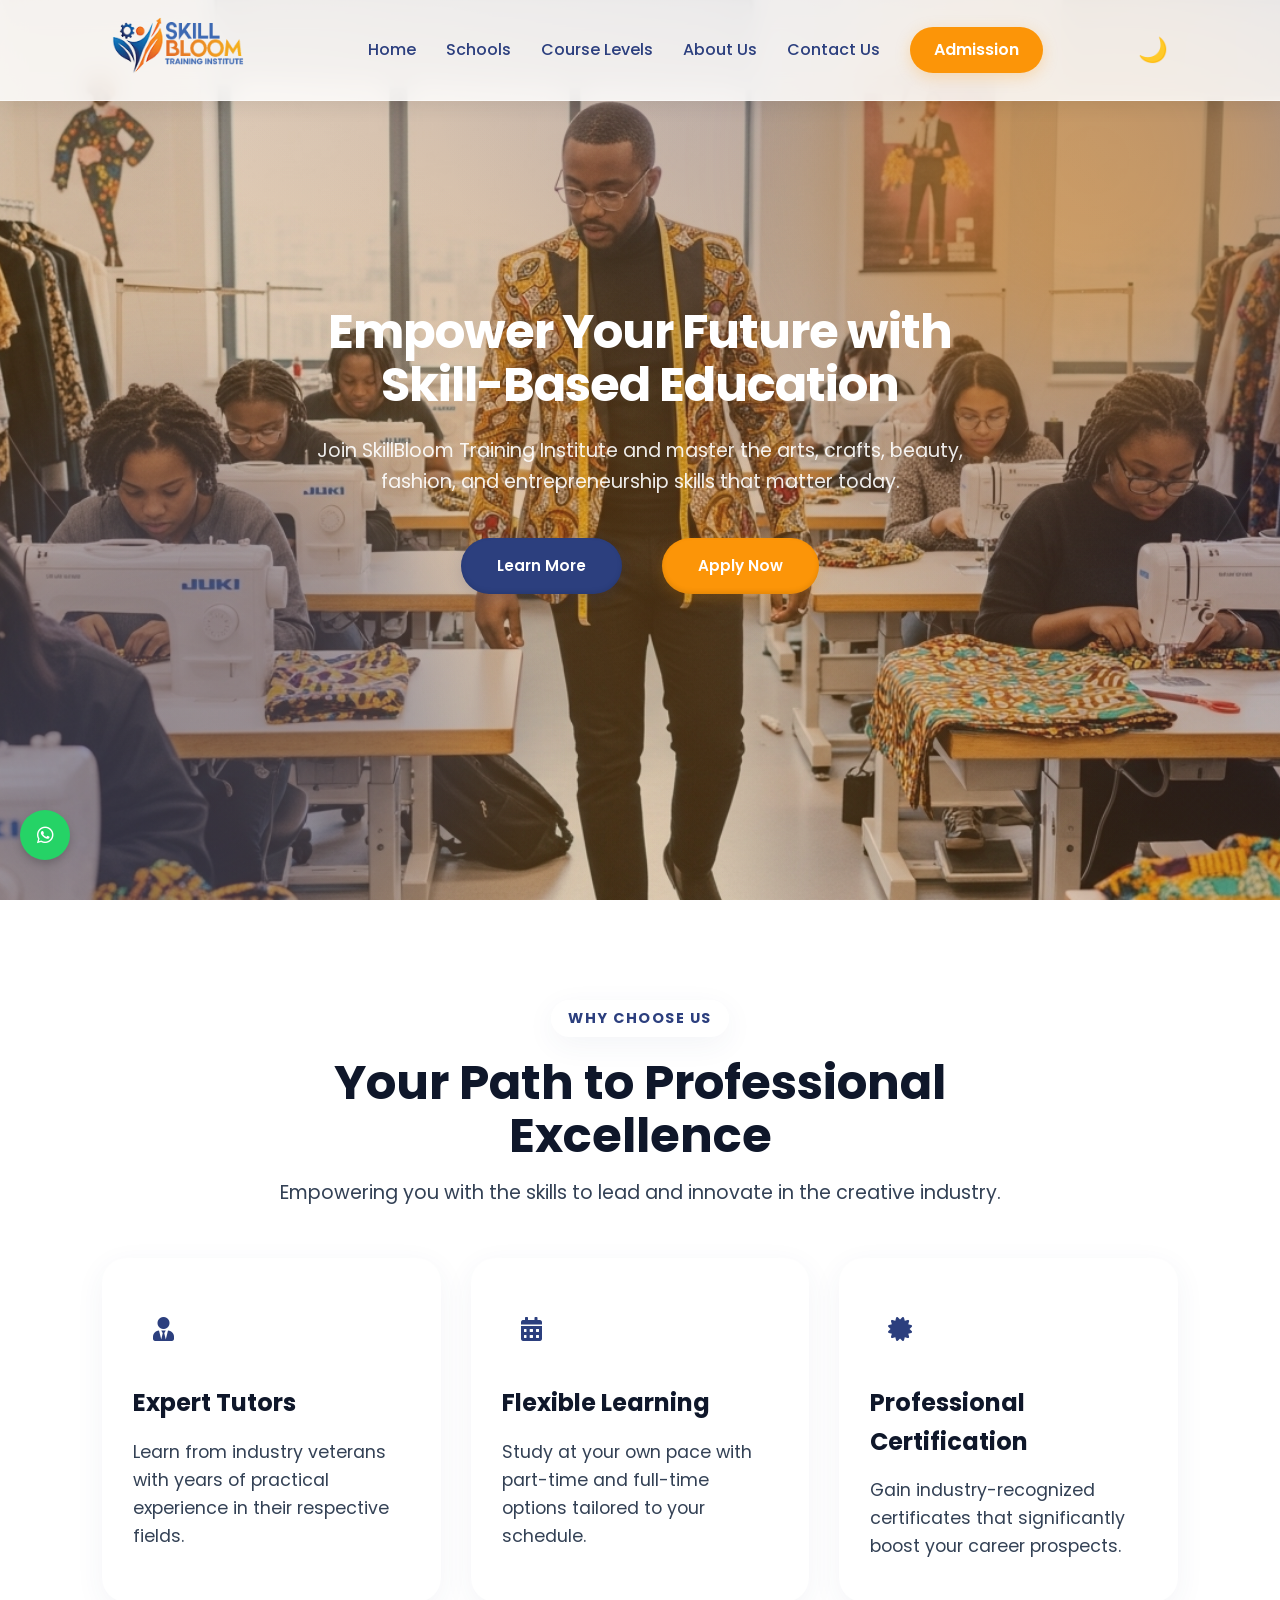
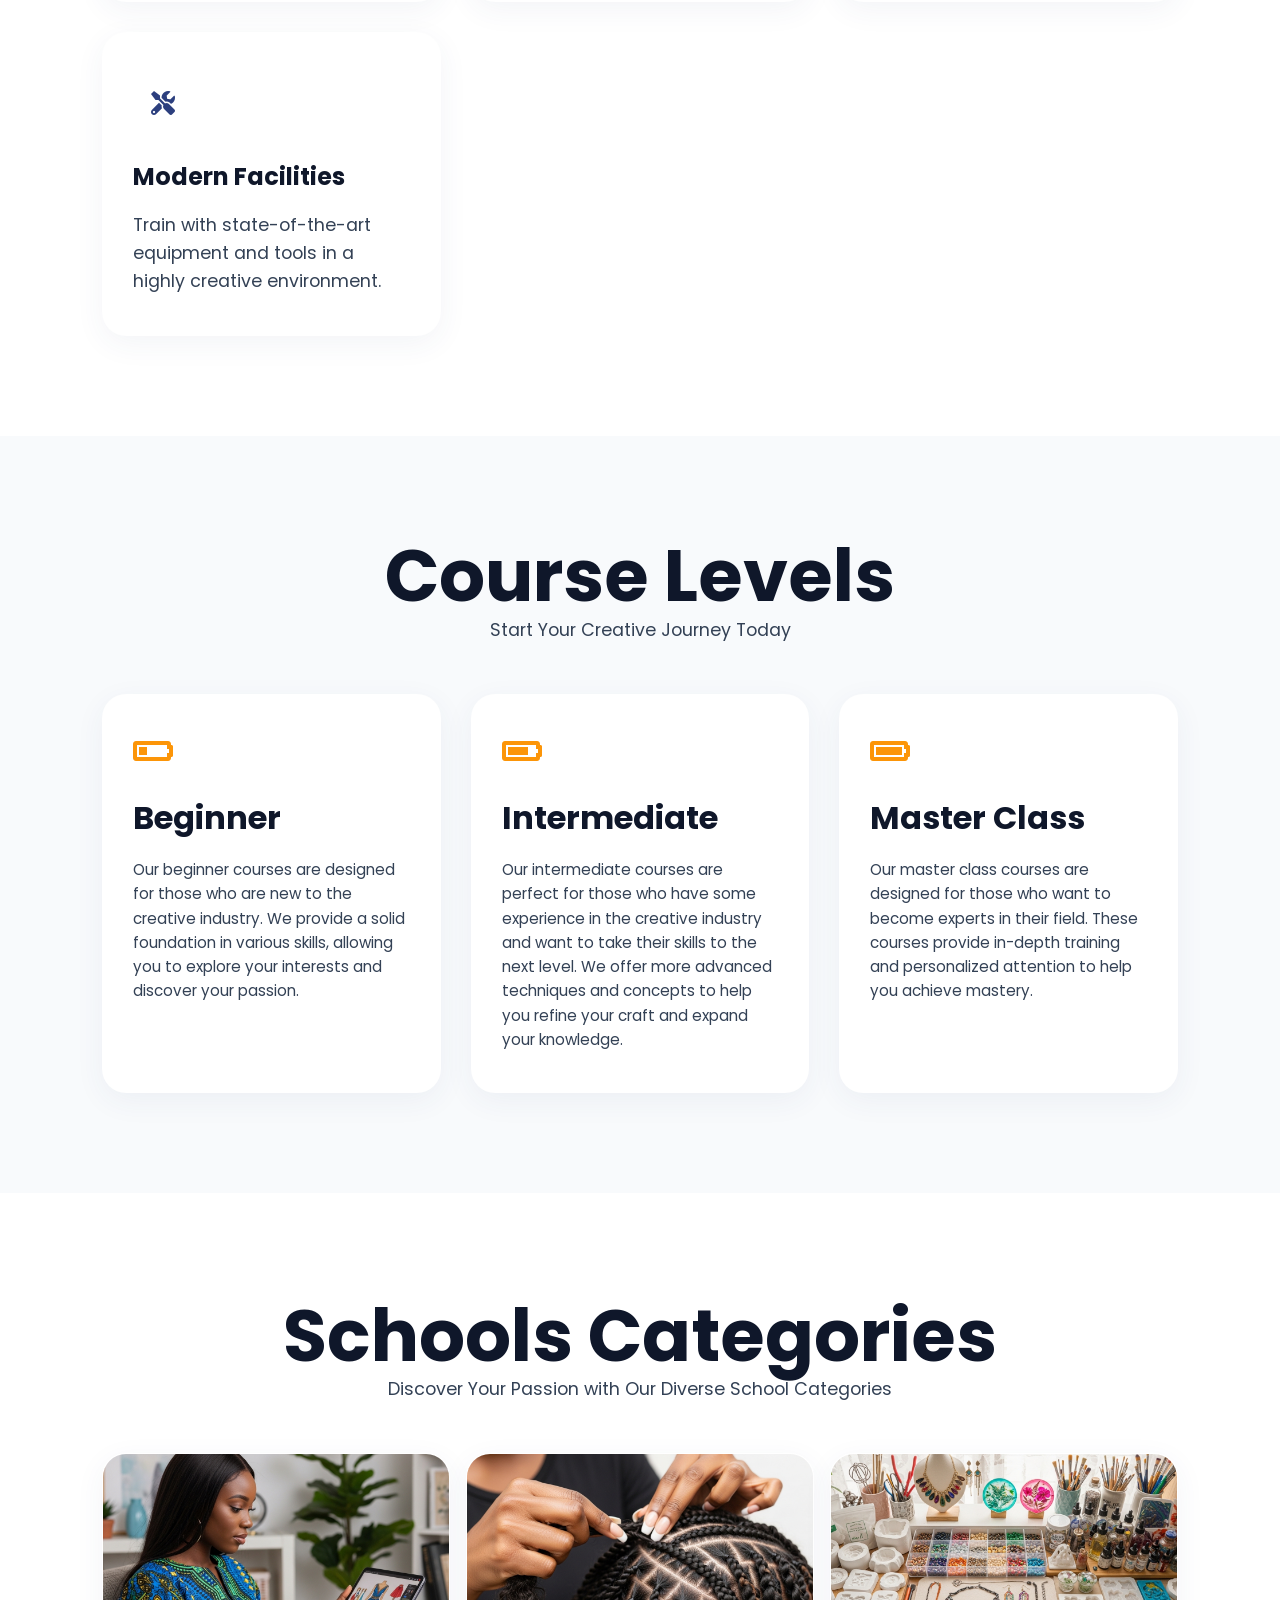
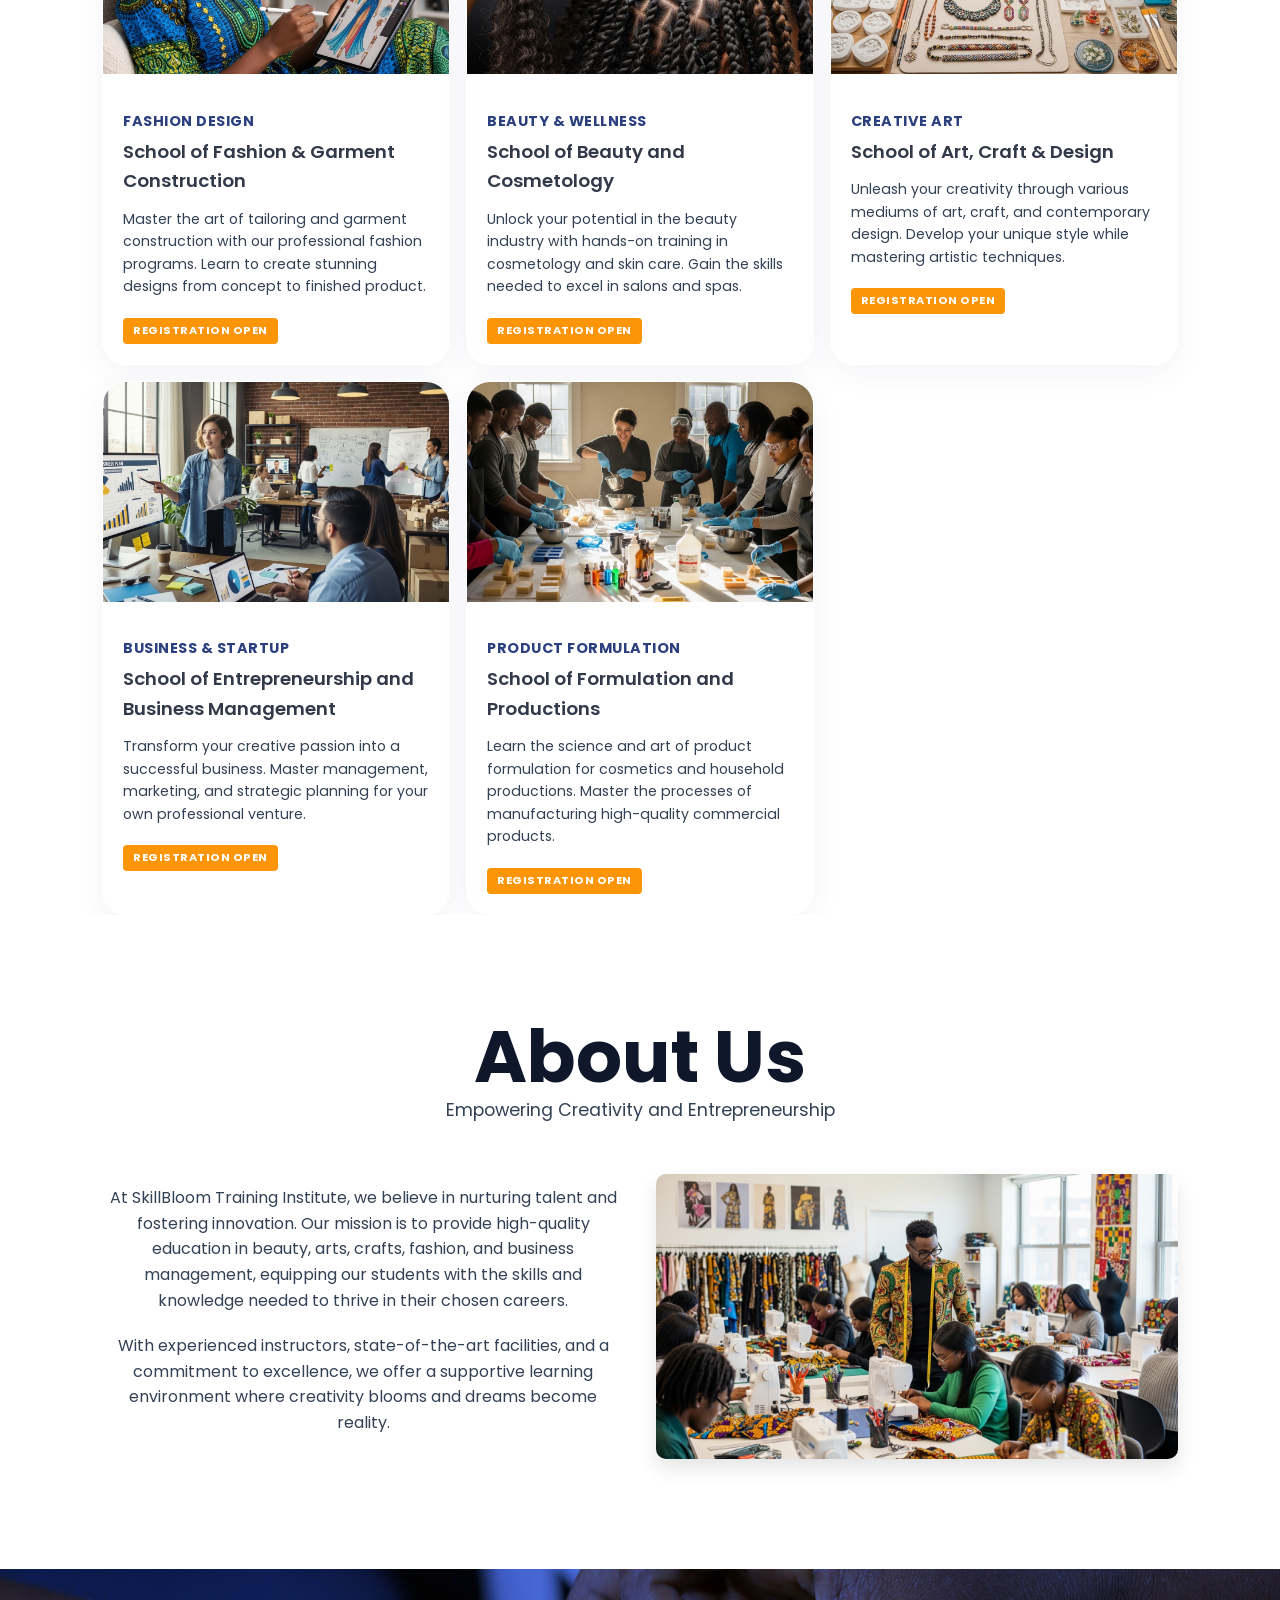
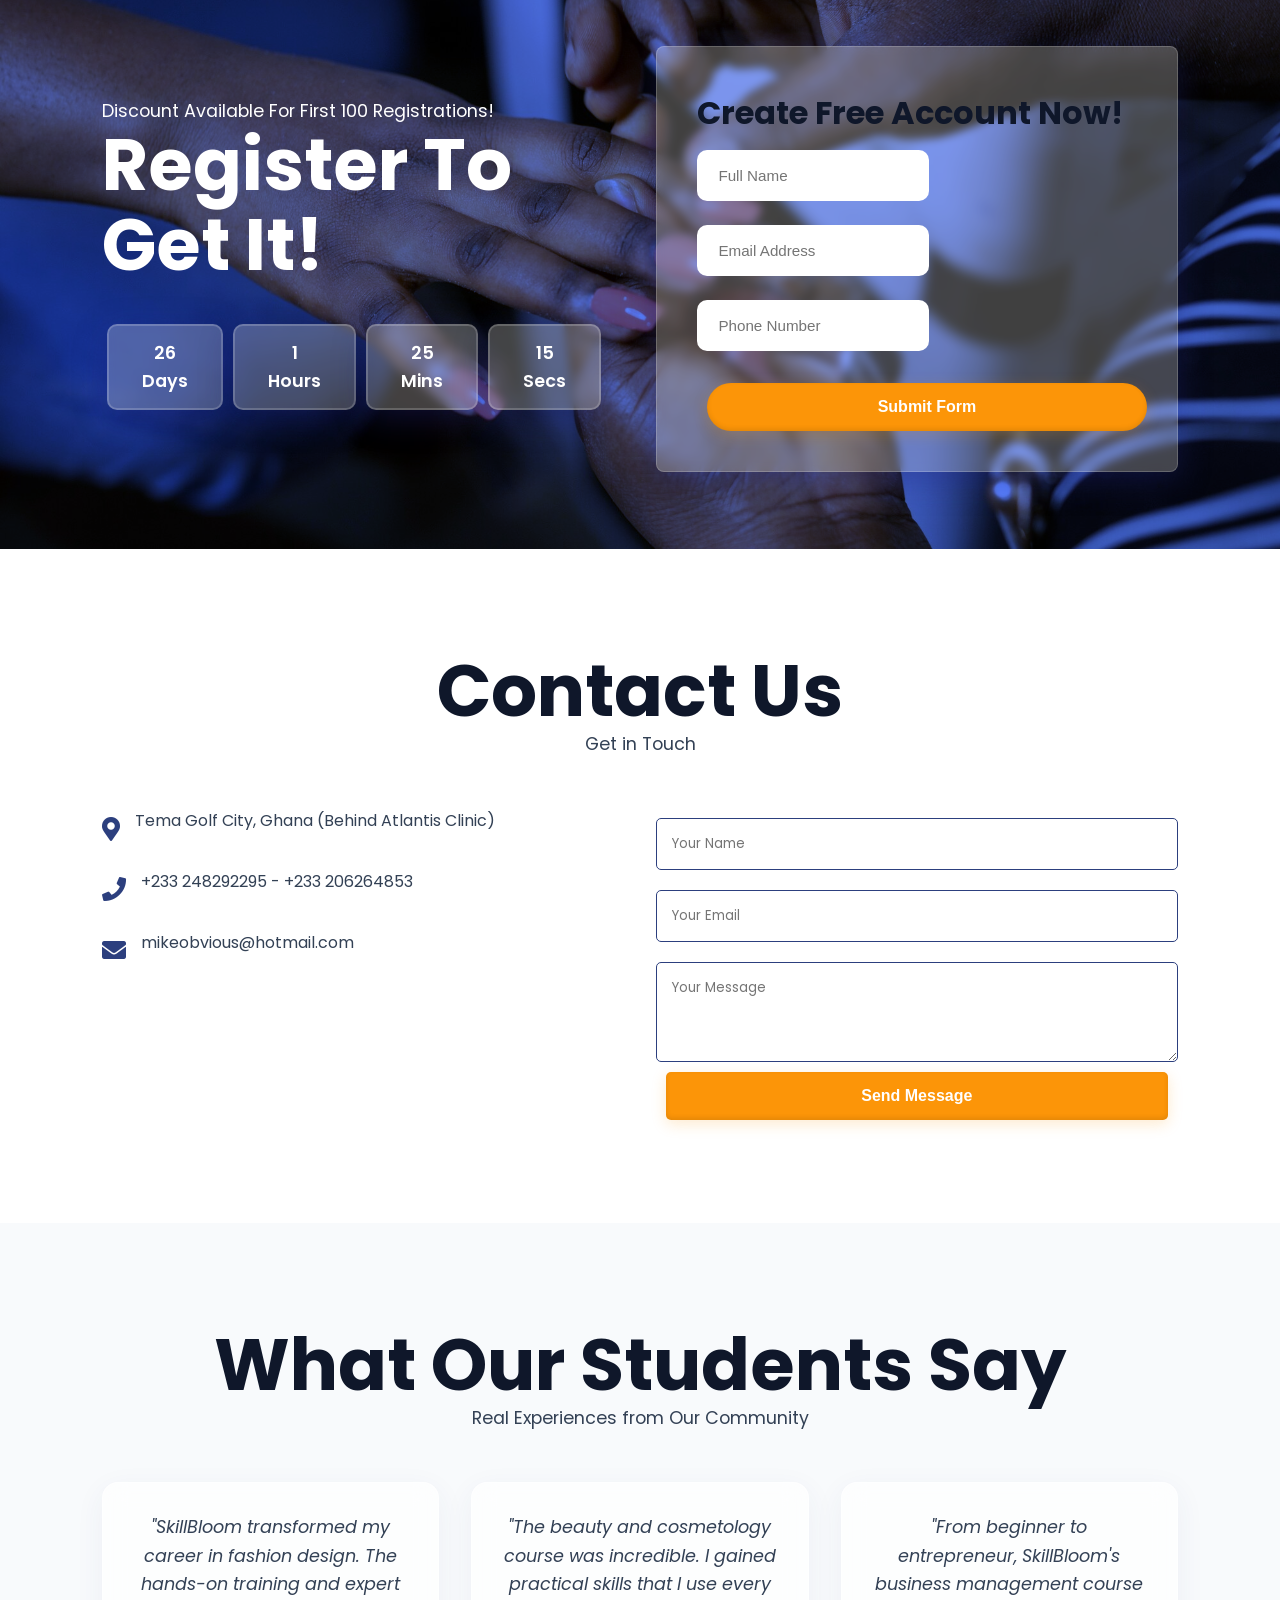
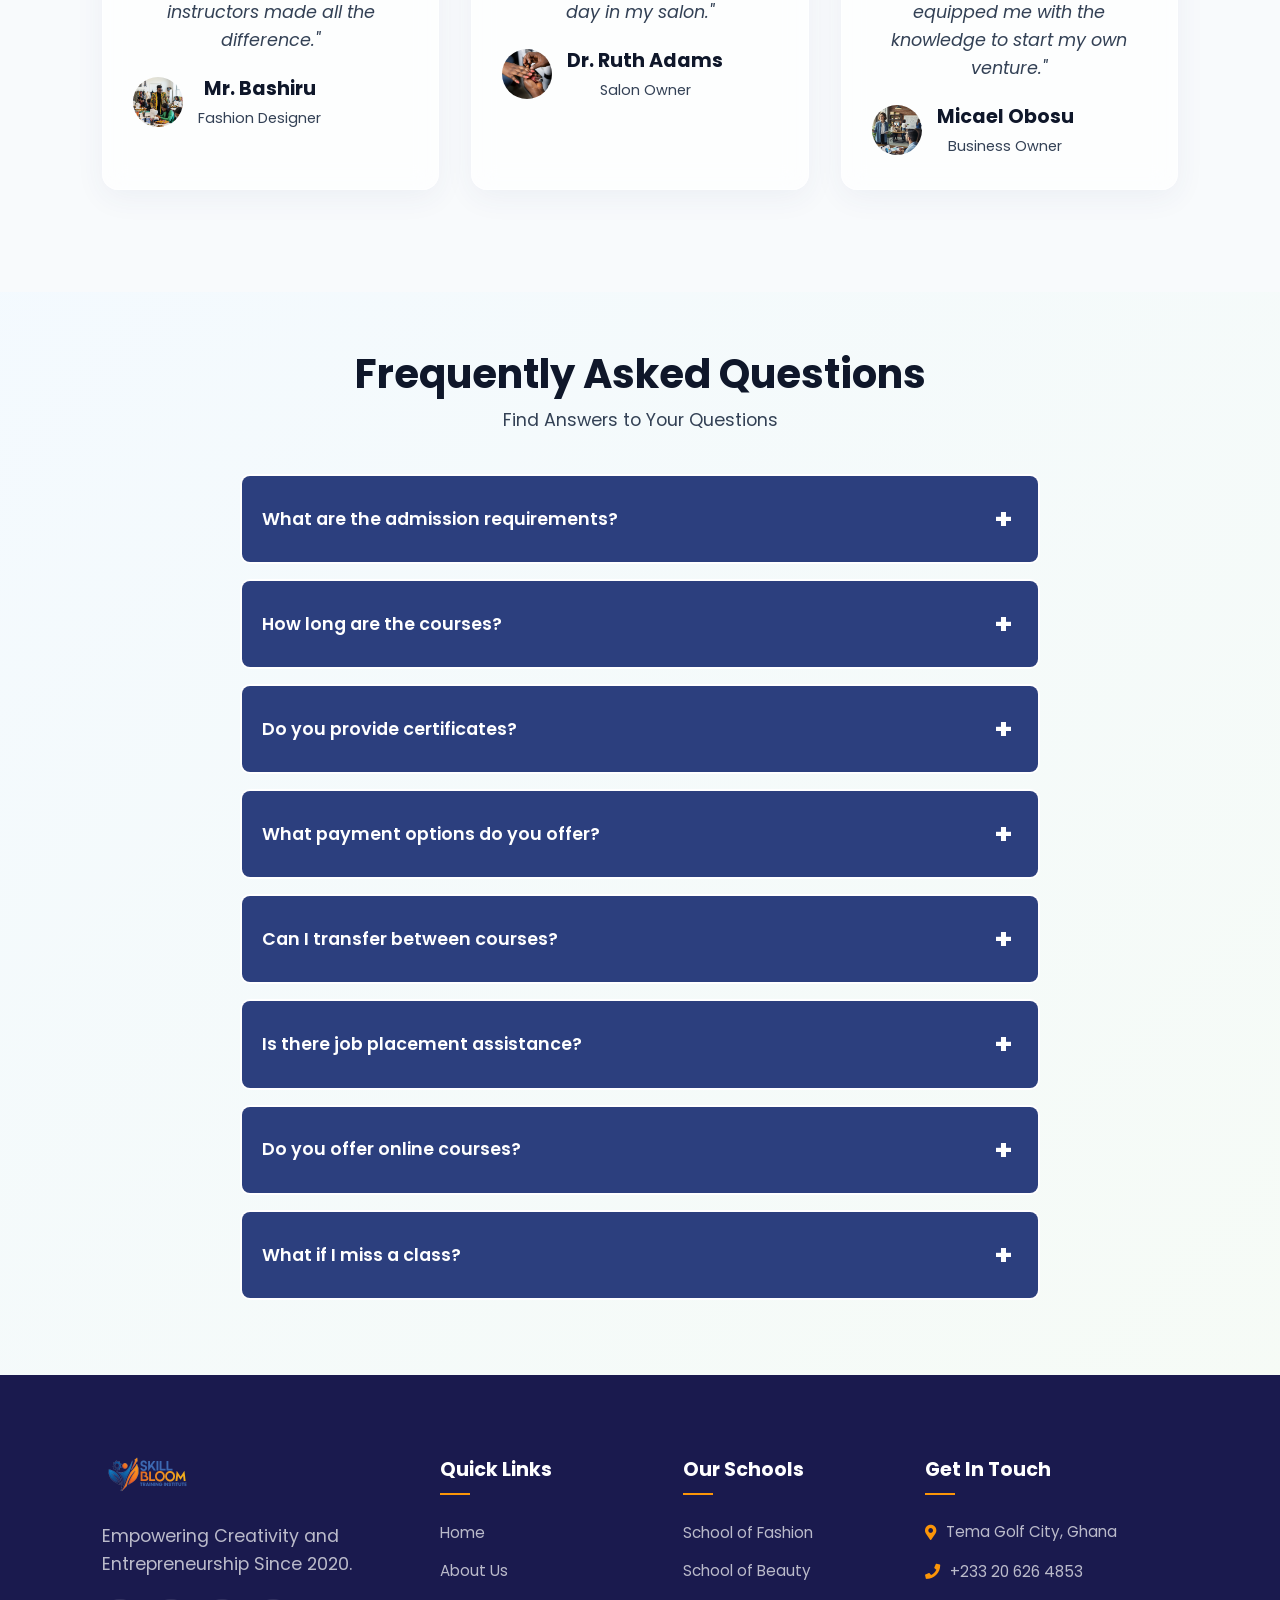
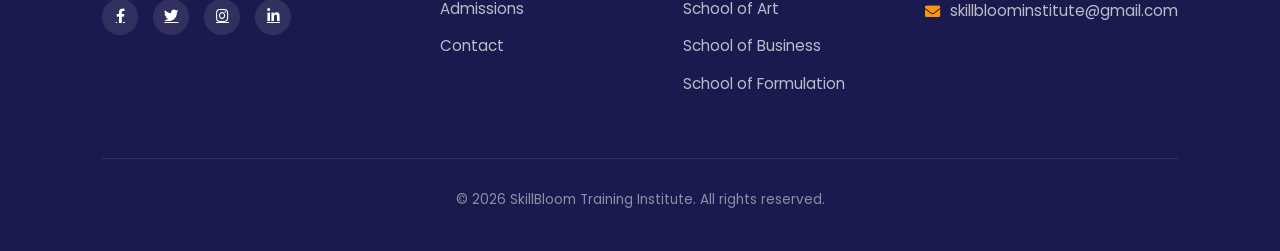
==== index.html @ d4d2c7d6 "Fix mobile sidebar navbar on Android and resolve accessibility/CSS warnings - Add title attributes t" ====
<!doctype html>
<html lang="en">
  <head>
    <meta charset="UTF-8" />
    <meta http-equiv="X-UA-Compatible" content="IE=edge" />
    <meta name="viewport" content="width=device-width, initial-scale=1.0" />
    <meta name="description" content="SkillBloom Training Institute - Premier education in Fashion, Beauty, Art, Entrepreneurship & Formulation. Learn from industry experts with hands-on training." />
    <meta name="keywords" content="fashion training, beauty school, art courses, entrepreneurship, formulation" />
    <meta name="author" content="SkillBloom Training Institute" />
    <meta property="og:title" content="SkillBloom Training Institute" />
    <meta property="og:description" content="Unlock your creative potential with our specialized training programs." />
    <meta property="og:type" content="website" />
    <title>SkillBloom Training Institute - Creative Skills & Entrepreneurship</title>
    <link rel="icon" type="image/x-icon" href="img/Logo2.png">

    <link
      rel="stylesheet"
      href="https://pro.fontawesome.com/releases/v5.10.0/css/all.css"
    />

    <link rel="stylesheet" href="style.css" />
  </head>
  <body>
    <nav>
      <a href="index.html" title="SkillBloom Logo - Home"><img src="img/Logo2.png" alt="SkillBloom Training Institute Logo" /></a>
      <div class="navigation">
        <ul>
          <li><a href="#home">Home</a></li>
          <li><a href="#schools">Schools</a></li>
          <li><a href="#levels">Course Levels</a></li>
          <li><a href="about.html">About Us</a></li>
          <li><a href="#contact">Contact Us</a></li>
          <li><a href="admission.html" class="admission-btn">Admission</a></li>
        </ul>
      </div>
      <div class="hamburger">
        <span></span>
        <span></span>
        <span></span>
      </div>
      <button id="dark-mode-toggle" class="dark-mode-btn">🌙</button>
    </nav>
    <section id="home">
      <div class="hero-shapes">
        <div class="shape shape-1"></div>
        <div class="shape shape-2"></div>
      </div>
      <div class="hero-content">
        <h1>Empower Your Future with <br>Skill-Based Education</h1>
        <p>
          Join SkillBloom Training Institute and master the arts, crafts,
          beauty, fashion, and entrepreneurship skills that matter today.
        </p>
        <div class="btn">
          <a class="blue" href="about.html">Learn More</a>
          <a class="orange" href="admission.html">Apply Now</a>
        </div>
      </div>
    </section>
 
    <section class="why-choose-us">
      <div class="section-header">
        <span class="section-tag">Why Choose Us</span>
        <h1>Your Path to Professional Excellence</h1>
        <p>Empowering you with the skills to lead and innovate in the creative industry.</p>
      </div>
      <div class="why-grid">
        <div class="why-card">
          <div class="why-icon"><i class="fas fa-user-tie"></i></div>
          <h3>Expert Tutors</h3>
          <p>Learn from industry veterans with years of practical experience in their respective fields.</p>
        </div>
        <div class="why-card">
          <div class="why-icon"><i class="fas fa-calendar-alt"></i></div>
          <h3>Flexible Learning</h3>
          <p>Study at your own pace with part-time and full-time options tailored to your schedule.</p>
        </div>
        <div class="why-card">
          <div class="why-icon"><i class="fas fa-certificate"></i></div>
          <h3>Professional Certification</h3>
          <p>Gain industry-recognized certificates that significantly boost your career prospects.</p>
        </div>
        <div class="why-card">
          <div class="why-icon"><i class="fas fa-tools"></i></div>
          <h3>Modern Facilities</h3>
          <p>Train with state-of-the-art equipment and tools in a highly creative environment.</p>
        </div>
      </div>
    </section>

    <section id="levels">
      <h1>Course Levels</h1>
      <p>Start Your Creative Journey Today</p>
      <div class="fea-base">
        <div class="fea-box">
          <i class="fas fa-battery-quarter"></i>
          <h3>Beginner</h3>
          <p>
            Our beginner courses are designed for those who are new to the
            creative industry. We provide a solid foundation in various skills,
            allowing you to explore your interests and discover your passion.
          </p>
        </div>
        <div class="fea-box">
          <i class="fas fa-battery-three-quarters"></i>
          <h3>Intermediate</h3>
          <p>
            Our intermediate courses are perfect for those who have some
            experience in the creative industry and want to take their skills to
            the next level. We offer more advanced techniques and concepts to
            help you refine your craft and expand your knowledge.
          </p>
        </div>
        <div class="fea-box">
          <i class="fas fa-battery-full"></i>
          <h3>Master Class</h3>
          <p>
            Our master class courses are designed for those who want to become
            experts in their field. These courses provide in-depth training and
            personalized attention to help you achieve mastery.
          </p>
        </div>
      </div>
    </section>

    <section id="schools">
      <h1>Schools Categories</h1>
      <p>Discover Your Passion with Our Diverse School Categories</p>
      <div class="schools-box">
        <div class="school-card">
          <div class="schools">
            <a href="fashion.html" title="Fashion School"><img src="img/sch fashion.png" alt="Fashion School - SkillBloom Institute" /></a>
            <div class="details">
              <a href="fashion.html" class="school-title-link">
                <h3>Fashion Design</h3>
                <h6>School of Fashion & Garment Construction</h6>
              </a>
              <p>Master the art of tailoring and garment construction with our professional fashion programs. Learn to create stunning designs from concept to finished product.</p>
              <a href="admission.html" class="reg-badge">Registration Open</a>
            </div>
          </div>
        </div>
        <div class="school-card">
          <div class="schools">
            <a href="beauty.html" title="Beauty and Cosmetology School"><img src="img/sch of Beauty and cometology.jpeg" alt="Beauty and Cosmetology School - SkillBloom Institute" /></a>
            <div class="details">
              <a href="beauty.html" class="school-title-link">
                <h3>Beauty & Wellness</h3>
                <h6>School of Beauty and Cosmetology</h6>
              </a>
              <p>Unlock your potential in the beauty industry with hands-on training in cosmetology and skin care. Gain the skills needed to excel in salons and spas.</p>
              <a href="admission.html" class="reg-badge">Registration Open</a>
            </div>
          </div>
        </div>
        <div class="school-card">
          <div class="schools">
            <a href="art.html" title="Art and Craft School"><img src="img/Sch of Art, craft.png" alt="Art and Craft School - SkillBloom Institute" /></a>
            <div class="details">
              <a href="art.html" class="school-title-link">
                <h3>Creative Art</h3>
                <h6>School of Art, Craft & Design</h6>
              </a>
              <p>Unleash your creativity through various mediums of art, craft, and contemporary design. Develop your unique style while mastering artistic techniques.</p>
              <a href="admission.html" class="reg-badge">Registration Open</a>
            </div>
          </div>
        </div>
        <div class="school-card">
          <div class="schools">
            <a href="entrepreneurship.html" title="Entrepreneurship School"><img src="img/sch of entreprenurship.jpeg" alt="Entrepreneurship School - SkillBloom Institute" /></a>
            <div class="details">
              <a href="entrepreneurship.html" class="school-title-link">
                <h3>Business & Startup</h3>
                <h6>School of Entrepreneurship and Business Management</h6>
              </a>
              <p>Transform your creative passion into a successful business. Master management, marketing, and strategic planning for your own professional venture.</p>
              <a href="admission.html" class="reg-badge">Registration Open</a>
            </div>
          </div>
        </div>
        <div class="school-card">
          <div class="schools">
            <a href="formulation.html" title="Formulation School"><img src="img/sch of formulation.jpeg" alt="Formulation School - SkillBloom Institute" /></a>
            <div class="details">
              <a href="formulation.html" class="school-title-link">
                <h3>Product Formulation</h3>
                <h6>School of Formulation and Productions</h6>
              </a>
              <p>Learn the science and art of product formulation for cosmetics and household productions. Master the processes of manufacturing high-quality commercial products.</p>
              <a href="admission.html" class="reg-badge">Registration Open</a>
            </div>
          </div>
        </div>
      </div>
    </section>

    <section id="about">
      <h1>About Us</h1>
      <p>Empowering Creativity and Entrepreneurship</p>
      <div class="about-content">
        <div class="about-text">
          <p>
            At SkillBloom Training Institute, we believe in nurturing talent and
            fostering innovation. Our mission is to provide high-quality
            education in beauty, arts, crafts, fashion, and business management,
            equipping our students with the skills and knowledge needed to
            thrive in their chosen careers.
          </p>
          <p>
            With experienced instructors, state-of-the-art facilities, and a
            commitment to excellence, we offer a supportive learning environment
            where creativity blooms and dreams become reality.
          </p>
        </div>
        <div class="about-image">
          <img src="img/back2.jpeg" alt="About SkillBloom" />
        </div>
      </div>
    </section>

    <section id="registration">
      <div class="reminder">
        <p>Discount Available For First 100 Registrations!</p>
        <h1>Register To Get It!</h1>
        <div class="time">
          <div class="date">
            20 <br />
            Days
          </div>
          <div class="date">
            18 <br />
            Hours
          </div>
          <div class="date">
            57 <br />
            Mins
          </div>
          <div class="date">
            20 <br />
            Secs
          </div>
        </div>
      </div>

      <div class="form">
        <h3>Create Free Account Now!</h3>
        <form action="https://formsubmit.co/mikeobvious@hotmail.com" method="POST">
          <input type="hidden" name="_subject" value="New Registration Application - SkillBloom Institute">
          <input type="hidden" name="_captcha" value="false">
          <input type="text" placeholder="Full Name" name="Full Name" required />
          <input type="email" placeholder="Email Address" name="Email" required />
          <input type="text" placeholder="Phone Number" name="Phone Number" required />
          <div class="btn">
            <button type="submit" class="orange">Submit Form</button>
          </div>
        </form>
      </div>
    </section>

    <section id="contact">
      <h1>Contact Us</h1>
      <p>Get in Touch</p>
      <div class="contact-content">
        <div class="contact-info">
          <div class="info-item">
            <i class="fas fa-map-marker-alt"></i>
            <p>Tema Golf City, Ghana (Behind Atlantis Clinic)</p>
          </div>
          <div class="info-item">
            <i class="fas fa-phone"></i>
            <p>+233 248292295 - +233 206264853</p>
          </div>
          <div class="info-item">
            <i class="fas fa-envelope"></i>
            <p>mikeobvious@hotmail.com</p>
          </div>
        </div>
        <div class="contact-form">
          <form action="https://formsubmit.co/mikeobvious@hotmail.com" method="POST">
            <input type="hidden" name="_subject" value="New Contact Us Message - SkillBloom Institute">
            <input type="hidden" name="_captcha" value="false">
            <input type="text" placeholder="Your Name" name="Name" required />
            <input type="email" placeholder="Your Email" name="Email" required />
            <textarea placeholder="Your Message" name="Message" required></textarea>
            <button type="submit" class="orange">Send Message</button>
          </form>
        </div>
      </div>
    </section>

    <section id="testimonials">
      <h1>What Our Students Say</h1>
      <p>Real Experiences from Our Community</p>
      <div class="testimonials-container">
        <div class="testimonial">
          <p>
            "SkillBloom transformed my career in fashion design. The hands-on
            training and expert instructors made all the difference."
          </p>
          <div class="client">
            <img src="img/back2.jpeg" alt="Client 1" />
            <div>
              <h6>Mr. Bashiru</h6>
              <span>Fashion Designer</span>
            </div>
          </div>
        </div>
        <div class="testimonial">
          <p>
            "The beauty and cosmetology course was incredible. I gained
            practical skills that I use every day in my salon."
          </p>
          <div class="client">
            <img src="img/back4.png" alt="Client 2" />
            <div>
              <h6>Dr. Ruth Adams</h6>
              <span>Salon Owner</span>
            </div>
          </div>
        </div>
        <div class="testimonial">
          <p>
            "From beginner to entrepreneur, SkillBloom's business management
            course equipped me with the knowledge to start my own venture."
          </p>
          <div class="client">
            <img src="img/back5.jpeg" alt="Client 3" />
            <div>
              <h6>Micael Obosu</h6>
              <span>Business Owner</span>
            </div>
          </div>
        </div>
      </div>
    </section>

    <section id="faq">
      <h1>Frequently Asked Questions</h1>
      <p>Find Answers to Your Questions</p>
      <div class="faq-container">
        <div class="faq-item">
          <div class="faq-question">
            <h3>What are the admission requirements?</h3>
            <span class="faq-toggle">+</span>
          </div>
          <div class="faq-answer">
            <p>
              To enroll in SkillBloom courses, you need to be at least 18 years
              old or have parental consent. No prior experience is required for
              beginner courses. Simply fill out our admission form and we'll
              guide you through the enrollment process!
            </p>
          </div>
        </div>

        <div class="faq-item">
          <div class="faq-question">
            <h3>How long are the courses?</h3>
            <span class="faq-toggle">+</span>
          </div>
          <div class="faq-answer">
            <p>
              Course duration varies by level: Beginner courses are 3-4 weeks,
              Intermediate courses are 6-8 weeks, and Master Class programs are
              12-16 weeks. Each course includes hands-on training and practical
              projects.
            </p>
          </div>
        </div>

        <div class="faq-item">
          <div class="faq-question">
            <h3>Do you provide certificates?</h3>
            <span class="faq-toggle">+</span>
          </div>
          <div class="faq-answer">
            <p>
              Yes! Upon successful completion of any course, you'll receive a
              recognized SkillBloom Certificate. Our certificates are respected
              in the industry and can be added to your resume or LinkedIn
              profile.
            </p>
          </div>
        </div>

        <div class="faq-item">
          <div class="faq-question">
            <h3>What payment options do you offer?</h3>
            <span class="faq-toggle">+</span>
          </div>
          <div class="faq-answer">
            <p>
              We accept multiple payment methods including bank transfers,
              credit/debit cards, and mobile money. We also offer flexible
              payment plans for longer courses. Contact us for more details on
              payment options.
            </p>
          </div>
        </div>

        <div class="faq-item">
          <div class="faq-question">
            <h3>Can I transfer between courses?</h3>
            <span class="faq-toggle">+</span>
          </div>
          <div class="faq-answer">
            <p>
              Yes, we understand that interests may change. You can transfer to
              a different course within 2 weeks of enrollment. Contact our admin
              team to discuss transfer options and any applicable fees.
            </p>
          </div>
        </div>

        <div class="faq-item">
          <div class="faq-question">
            <h3>Is there job placement assistance?</h3>
            <span class="faq-toggle">+</span>
          </div>
          <div class="faq-answer">
            <p>
              Yes! Our career services team assists graduates with job
              placements. We have partnerships with various companies and
              regularly share job opportunities with our alumni network.
            </p>
          </div>
        </div>

        <div class="faq-item">
          <div class="faq-question">
            <h3>Do you offer online courses?</h3>
            <span class="faq-toggle">+</span>
          </div>
          <div class="faq-answer">
            <p>
              While our primary focus is hands-on in-person training, we do
              offer some introductory modules online. Contact us to discuss
              which courses may have hybrid or online options available.
            </p>
          </div>
        </div>

        <div class="faq-item">
          <div class="faq-question">
            <h3>What if I miss a class?</h3>
            <span class="faq-toggle">+</span>
          </div>
          <div class="faq-answer">
            <p>
              We understand life happens! You can attend make-up sessions or
              request recorded materials from the class you missed. Our
              instructors are supportive and will help you catch up.
            </p>
          </div>
        </div>
      </div>
    </section>

    <footer class="footer">
      <div class="footer-container">
        <div class="footer-col">
          <img src="img/Logo2.png" alt="SkillBloom Logo" class="footer-logo" />
          <p>
            Empowering Creativity and Entrepreneurship Since 2020.
          </p>
          <div class="social-links">
            <a href="#" aria-label="Facebook"><i class="fab fa-facebook-f"></i></a>
            <a href="#" aria-label="Twitter"><i class="fab fa-twitter"></i></a>
            <a href="#" aria-label="Instagram"><i class="fab fa-instagram"></i></a>
            <a href="#" aria-label="LinkedIn"><i class="fab fa-linkedin-in"></i></a>
          </div>
        </div>
        <div class="footer-col">
          <h3>Quick Links</h3>
          <ul>
            <li><a href="index.html">Home</a></li>
            <li><a href="about.html">About Us</a></li>
            <li><a href="admission.html">Admissions</a></li>
            <li><a href="index.html#contact">Contact</a></li>
          </ul>
        </div>
        <div class="footer-col">
          <h3>Our Schools</h3>
          <ul>
            <li><a href="fashion.html">School of Fashion</a></li>
            <li><a href="beauty.html">School of Beauty</a></li>
            <li><a href="art.html">School of Art</a></li>
            <li><a href="entrepreneurship.html">School of Business</a></li>
            <li><a href="formulation.html">School of Formulation</a></li>
          </ul>
        </div>
        <div class="footer-col">
          <h3>Get In Touch</h3>
          <div class="contact-info">
            <p><i class="fas fa-map-marker-alt"></i> Tema Golf City, Ghana</p>
            <p><i class="fas fa-phone"></i> +233 20 626 4853</p>
            <p><i class="fas fa-envelope"></i>skillbloominstitute@gmail.com</p>
          </div>
        </div>
      </div>
      <div class="footer-bottom">
        <p>&copy; 2026 SkillBloom Training Institute. All rights reserved.</p>
      </div>
    </footer>

    <a
      href="https://wa.me/233248292295?text=Hi%20SkillBloom,%20I%20would%20like%20to%20know%20more%20about%20your%20courses"
      target="_blank"
      rel="noopener noreferrer"
      id="floating-whatsapp"
      title="WhatsApp Us Now"
    >
      <i class="fab fa-whatsapp"></i>
    </a>

    <button id="back-to-top" title="Back to Top">
      <i class="fas fa-arrow-up"></i>
    </button>

    <script src="script.js"></script>
  </body>
</html>
---- style.css ----
@import url('https://fonts.googleapis.com/css2?family=Outfit:wght@300;400;500;600;700;800&family=Poppins:wght@300;400;500;600;700&display=swap');
:root {
    --primary-color: #2c3f7e;
    --secondary-color: #fc9508;
    --accent-color: #1a1a4e;
    --light-bg: #f8fafc;
    --text-dark: #0f172a;
    --text-light: #334155;
    --white: #ffffff;
    --bg-color: #ffffff;
    --nav-bg: rgba(255, 255, 255, 0.85);
    --card-bg: #ffffff;
    --glass-bg: rgba(255, 255, 255, 0.7);
    --glass-border: rgba(255, 255, 255, 0.5);
    --shadow-soft: 0 8px 30px rgba(44, 63, 126, 0.06);
    --shadow-hover: 0 20px 40px rgba(44, 63, 126, 0.1);
    
    /* Fluid Typography Scale */
    --fs-h1: clamp(2.5rem, 5vw + 1rem, 4.5rem);
    --fs-h2: clamp(2rem, 4vw + 1rem, 3rem);
    --fs-h3: clamp(1.5rem, 3vw + 1rem, 2rem);
    --fs-h6: clamp(1rem, 1vw + 0.5rem, 1.2rem);
    --fs-body: clamp(1rem, 0.5vw + 0.8rem, 1.1rem);
    --fs-small: 0.875rem;
    
    /* Mobile Touch Optimization */
    -webkit-tap-highlight-color: transparent;
}

html {
    scroll-behavior: smooth;
    overflow-x: hidden;
}

[data-theme="dark"] {
    --primary-color: #4a6bff;
    --secondary-color: #fc9508;
    --accent-color: #2c3f7e;
    --light-bg: #0f172a;
    --text-dark: #f8fafc;
    --text-light: #cbd5e1;
    --white: #ffffff;
    --bg-color: #020617;
    --nav-bg: rgba(2, 6, 23, 0.8);
    --card-bg: #0f172a;
    --glass-bg: rgba(15, 23, 42, 0.85);
    --glass-border: rgba(255, 255, 255, 0.05);
    --shadow-soft: 0 10px 25px rgba(0, 0, 0, 0.3);
    --shadow-hover: 0 20px 40px rgba(0, 0, 0, 0.5);
}

/* Glassmorphism Utilities */
.glass-card {
    background: var(--glass-bg);
    -webkit-backdrop-filter: blur(12px);
    backdrop-filter: blur(12px);
    border: 1px solid var(--glass-border);
    border-radius: 16px;
    box-shadow: var(--shadow-soft);
    transition: transform 0.4s cubic-bezier(0.16, 1, 0.3, 1), box-shadow 0.4s cubic-bezier(0.16, 1, 0.3, 1);
}
.glass-card:hover {
    transform: translateY(-8px);
    box-shadow: var(--shadow-hover);
}

/* Scroll Animations */
.reveal-up {
    opacity: 0;
    transform: translateY(40px) scale(0.95);
    transition: all 0.8s cubic-bezier(0.16, 1, 0.3, 1);
}
.reveal-up.active {
    opacity: 1;
    transform: translateY(0) scale(1);
}
*{
    margin: 0;
    padding: 0;
    box-sizing: border-box;
}

body{
    font-family: 'Poppins', sans-serif;
    background-color: var(--bg-color);
    color: var(--text-dark);
    line-height: 1.6;
    overflow-x: hidden;
    transition: background-color 0.6s cubic-bezier(0.16, 1, 0.3, 1), color 0.6s cubic-bezier(0.16, 1, 0.3, 1);
    -webkit-user-select: text;
    user-select: text;
    -webkit-touch-callout: default;
}

h1, h2, h3, h4, h5, .logo-text {
    font-family: 'Poppins', sans-serif;
    font-weight: 700;
}

h1{
    font-size: var(--fs-h1);
    line-height: 1.1;
    color: var(--text-dark);
}

h2{
    font-size: var(--fs-h2);
    color: var(--text-dark);
}

h3{
    font-size: var(--fs-h3);
    font-weight: 700;
    color: var(--text-dark);
}

span{
    font-size: var(--fs-small);
    color: var(--text-light);
}

h6{
    font-size: var(--fs-h6);
    color: var(--text-dark);
}

p{
    font-size: var(--fs-body);
    color: var(--text-light);
}

nav{
    position: fixed;
    width: 100%;
    background-color: var(--nav-bg);
    -webkit-backdrop-filter: blur(12px);
    backdrop-filter: blur(12px);
    display: flex;
    flex-direction: row;
    justify-content: space-between;
    align-items: center;
    padding: 1vw 8vw;
    box-shadow: 0 4px 20px rgba(0, 0, 0, 0.08);
    z-index: 100;
    transition: all 0.3s ease;
    border-bottom: 1px solid var(--glass-border);
    -webkit-user-select: none;
    user-select: none;
}


nav img{
    width: 150px;
    cursor: pointer;
}

nav .navigation ul{
    display: flex;
    justify-content: flex-end;
    align-items: center;

}

nav .navigation ul li{
    list-style: none;
    margin-left: 30px;
}

nav .navigation ul li a{
    text-decoration: none;
    color: var(--primary-color);
    font-size: 16px;
    font-weight: 500;
    transition: all 0.3s ease;
    display: inline-block;
}

nav .navigation ul li a:hover{
    color: var(--secondary-color);
    transform: translateY(-2px);
}

nav .navigation ul li a.admission-btn {
    background: var(--secondary-color);
    color: var(--white) !important;
    padding: 10px 24px;
    border-radius: 50px;
    font-weight: 600;
    box-shadow: 0 4px 15px rgba(252, 149, 8, 0.25);
    transition: all 0.4s cubic-bezier(0.16, 1, 0.3, 1);
    display: inline-block;
}

nav .navigation ul li a.admission-btn:hover {
    background: var(--primary-color);
    transform: translateY(-2px);
    box-shadow: 0 8px 25px rgba(44, 63, 126, 0.3);
}

.hamburger {
    display: none;
    flex-direction: column;
    cursor: pointer;
    z-index: 1001;
    position: relative;
    background: none;
    border: none;
    padding: 8px;
    -webkit-user-select: none;
    user-select: none;
    -webkit-touch-callout: none;
}

.hamburger span {
    width: 25px;
    height: 3px;
    background: var(--primary-color);
    margin: 3px 0;
    transition: 0.3s;
    pointer-events: none;
    display: block;
}

.hamburger.active span:nth-child(1) {
    transform: rotate(45deg) translate(8px, 8px);
}

.hamburger.active span:nth-child(2) {
    opacity: 0;
}

.hamburger.active span:nth-child(3) {
    transform: rotate(-45deg) translate(7px, -7px);
}

.dark-mode-btn {
    background: none;
    border: none;
    font-size: 1.5rem;
    cursor: pointer;
    transition: 0.3s;
    z-index: 1001;
    position: relative;
    padding: 10px;
}

.dark-mode-btn:hover {
    transform: scale(1.1);
}

#home {
    position: relative;
    width: 100%;
    padding: 100px 8vw;
    min-height: 100vh;
    min-height: 100dvh; /* Mobile Safari Fix */
    background: url('img/back.jpeg');
    background-size: cover;
    background-position: center;
    background-attachment: fixed;
    overflow: hidden;
    display: flex;
    flex-direction: column;
    align-items: center;
    justify-content: center;
    text-align: center;
}

#home::after {
    content: '';
    position: absolute;
    top: 0;
    left: 0;
    width: 100%;
    height: 100%;
    background: linear-gradient(45deg, rgba(44, 63, 126, 0.4), rgba(252, 149, 8, 0.25), rgba(26, 26, 78, 0.5), rgba(44, 63, 126, 0.4));
    background-size: 300% 300%;
    animation: colorAnimate 5s ease-in-out infinite alternate;
    z-index: 0;
}

@keyframes colorAnimate {
    0% { background-position: 0% 50%; }
    100% { background-position: 100% 50%; }
}

#home::before {
    content: '';
    position: absolute;
    top: -50%;
    left: -50%;
    width: 200%;
    height: 200%;
    background: 
        radial-gradient(circle at 50% 50%, rgba(252, 149, 8, 0.12), transparent 40%),
        radial-gradient(circle at 80% 20%, rgba(44, 63, 126, 0.2), transparent 40%),
        radial-gradient(circle at 20% 80%, rgba(44, 63, 126, 0.15), transparent 40%);
    z-index: 1;
    pointer-events: none;
    animation: overlayMove 20s infinite alternate ease-in-out;
}

@keyframes overlayMove {
    0% { transform: scale(1) translate(0%, 0%); }
    50% { transform: scale(1.1) translate(-5%, 5%); }
    100% { transform: scale(1.05) translate(5%, -5%); }
}

.hero-shapes .shape {
    position: absolute;
    filter: blur(80px);
    border-radius: 50%;
    z-index: 1;
    animation: floatShape 20s infinite alternate cubic-bezier(0.45, 0, 0.55, 1);
    opacity: 0.4;
}

.shape-1 {
    top: -10%;
    right: -5%;
    width: 500px;
    height: 500px;
    background: var(--secondary-color);
}

.shape-2 {
    bottom: -15%;
    left: -10%;
    width: 600px;
    height: 600px;
    background: var(--primary-color);
    animation-delay: -5s !important;
}

@keyframes floatShape {
    0% { transform: translate(0, 0) scale(1); }
    100% { transform: translate(100px, 50px) scale(1.1); }
}

#home .hero-content {
    position: relative;
    z-index: 2;
    max-width: 900px;
}

#home h1 {
    color: var(--white);
    margin-bottom: 25px;
    letter-spacing: -1px;
}

#home p {
    color: rgba(255, 255, 255, 0.9);
    margin-bottom: 40px;
    max-width: 700px;
    margin-left: auto;
    margin-right: auto;
}

#home .btn {
    display: flex;
    justify-content: center;
    gap: 20px;
}

#home .btn a {
    text-decoration: none;
    padding: 16px 36px;
    font-size: 0.95rem;
    font-weight: 600;
    border-radius: 50px;
    transition: all 0.4s cubic-bezier(0.16, 1, 0.3, 1);
    display: inline-block;
}

#home .btn a.blue {
    background: var(--white);
    color: var(--primary-color);
}

#home .btn a.orange {
    background: var(--secondary-color);
    color: var(--white);
}

#home .btn a:hover {
    transform: translateY(-5px);
    box-shadow: 0 15px 30px rgba(0, 0, 0, 0.2);
}

#home .btn a.blue:hover {
    background: var(--light-bg);
}

#home .btn a.orange:hover {
    background: #e68600;
}

/* Why Choose Us Section */
.why-choose-us {
    padding: 100px 8vw;
    background: var(--bg-color);
    text-align: center;
}

.section-header {
    max-width: 800px;
    margin: 0 auto 50px;
}

.section-header h1 {
    font-size: clamp(2rem, 5vw, 3rem);
    margin-bottom: 15px;
}

.section-header p {
    font-size: 1.2rem;
    color: var(--text-light);
}

.section-tag {
    display: inline-block;
    padding: 6px 16px;
    background: var(--glass-bg);
    color: var(--primary-color);
    border: 1px solid var(--glass-border);
    border-radius: 50px;
    font-size: 0.9rem;
    font-weight: 700;
    text-transform: uppercase;
    letter-spacing: 1.5px;
    margin-bottom: 20px;
    box-shadow: var(--shadow-soft);
}

.why-grid {
    display: grid;
    grid-template-columns: repeat(auto-fit, minmax(250px, 1fr));
    gap: 30px;
    margin-top: 50px;
}

.why-card {
    padding: 40px 30px;
    background: var(--card-bg);
    border-radius: 24px;
    box-shadow: var(--shadow-soft);
    transition: all 0.4s ease;
    border: 1px solid var(--glass-border);
    text-align: left;
}

.why-card:hover {
    transform: translateY(-12px);
    box-shadow: 0 20px 40px rgba(44, 63, 126, 0.15), 0 0 20px rgba(252, 149, 8, 0.15);
    border-color: var(--secondary-color);
}

.why-icon {
    width: 60px;
    height: 60px;
    background: var(--glass-bg);
    color: var(--primary-color);
    border: 1px solid var(--glass-border);
    display: flex;
    align-items: center;
    justify-content: center;
    font-size: 1.5rem;
    border-radius: 16px;
    margin-bottom: 25px;
    transition: all 0.3s ease;
}

.why-card:hover .why-icon {
    background: var(--primary-color);
    color: var(--white);
}

.why-card h3 {
    margin-bottom: 15px;
    font-size: 1.5rem;
}

.why-card p {
    font-size: 1.1rem;
}

/* Modern Premium Buttons */
.blue, .orange {
    display: inline-block;
    padding: 14px 35px;
    border-radius: 50px;
    font-weight: 600;
    font-size: 0.95rem;
    text-decoration: none;
    transition: all 0.4s cubic-bezier(0.16, 1, 0.3, 1);
    border: none;
    cursor: pointer;
    position: relative;
    overflow: hidden;
    margin: 0 10px;
}

.blue {
    background: var(--primary-color) !important;
    color: var(--white) !important;
    box-shadow: inset 0 -2px 5px rgba(0,0,0,0.1), 0 4px 15px rgba(44, 63, 126, 0.2);
}

.orange {
    background: var(--secondary-color) !important;
    color: var(--white) !important;
    box-shadow: inset 0 -2px 5px rgba(0,0,0,0.1), 0 4px 15px rgba(252, 149, 8, 0.2);
}

.blue:hover {
    transform: translateY(-4px) scale(1.03);
    background: var(--white) !important;
    color: var(--primary-color) !important;
    box-shadow: inset 0 -2px 5px rgba(0,0,0,0.05), 0 10px 30px rgba(44, 63, 126, 0.15);
}

.orange:not([type="submit"]):hover {
    transform: translateY(-4px) scale(1.03);
    background: var(--primary-color) !important;
    box-shadow: inset 0 -2px 5px rgba(0,0,0,0.1), 0 10px 30px rgba(44, 63, 126, 0.3);
}

button[type="submit"].orange {
    animation: btnPulse 2s infinite;
    cursor: pointer;
}

@keyframes btnPulse {
    0% {
        transform: scale(1);
        box-shadow: 0 0 0 0 rgba(252, 149, 8, 0.7);
    }
    70% {
        transform: scale(1.05);
        box-shadow: 0 0 0 10px rgba(252, 149, 8, 0);
    }
    100% {
        transform: scale(1);
        box-shadow: 0 0 0 0 rgba(252, 149, 8, 0);
    }
}

.blue:active, .orange:active {
    transform: translateY(-2px) scale(0.98);
}


#levels {
    padding: 100px 8vw;
    background: var(--light-bg);
    text-align: center;
}

.fea-base {
    display: grid;
    grid-template-columns: repeat(auto-fit, minmax(300px, 1fr));
    gap: 30px;
    margin-top: 50px;
}

.fea-box {
    background: var(--card-bg);
    padding: 40px 30px;
    border-radius: 24px;
    box-shadow: var(--shadow-soft);
    text-align: left;
    transition: all 0.4s cubic-bezier(0.16, 1, 0.3, 1);
    border: 1px solid var(--glass-border);
}

.fea-box:hover {
    transform: translateY(-10px);
    box-shadow: 0 20px 40px rgba(44, 63, 126, 0.15), 0 0 20px rgba(252, 149, 8, 0.15);
    border-color: var(--secondary-color);
}

.fea-box i {
    font-size: 2rem;
    color: var(--secondary-color);
    margin-bottom: 25px;
}

.fea-box h3 {
    margin-bottom: 15px;
}

.fea-box p {
    font-size: 0.95rem;
}

#schools {
    padding: 8vw 8vw 0 8vw;
    text-align: center;
}

#schools .schools-box {
    display: grid;
    grid-template-columns: repeat(auto-fit, minmax(320px, 1fr));
    grid-gap: 1rem;
    margin-top: 50px;
}

#schools .school-card {
    text-decoration: none;
    color: inherit;
    display: block;
    transition: transform 0.3s ease;
}

#schools .school-card:hover {
    transform: translateY(-5px);
}

#schools .schools {
    background: rgba(255, 255, 255, 0.45);
    -webkit-backdrop-filter: blur(12px);
    backdrop-filter: blur(12px);
    border: 1px solid var(--glass-border);
    border-radius: 24px;
    box-shadow: var(--shadow-soft);
    transition: all 0.5s cubic-bezier(0.16, 1, 0.3, 1);
    height: 100%;
    overflow: hidden;
}

#schools .schools:hover {
    transform: translateY(-12px) scale(1.02);
    box-shadow: 0 20px 40px rgba(44, 63, 126, 0.15), 0 0 20px rgba(252, 149, 8, 0.15);
    border-color: var(--secondary-color);
}

#schools .schools img{
    width: 100%;
    height: 220px;
    object-fit: cover;
    transition: transform 0.5s ease;
}

#schools .schools:hover img {
    transform: scale(1.1);
}

#schools .schools .details{
    padding: 20px;
    text-align: left;
    display: flex;
    flex-direction: column;
}

#schools .schools .details .reg-badge {
    display: inline-block;
    align-self: flex-start;
    font-size: 0.7rem;
    color: var(--white);
    background: var(--secondary-color);
    padding: 4px 10px;
    border-radius: 4px;
    text-decoration: none;
    font-weight: 700;
    margin-top: 15px;
    text-transform: uppercase;
    letter-spacing: 0.5px;
    transition: all 0.3s ease;
}

#schools .schools .details .reg-badge:hover {
    background: var(--primary-color);
}

#schools .schools .details .school-title-link {
    text-decoration: none;
    color: inherit;
}

#schools .schools .details .school-title-link:hover h3 {
    color: var(--secondary-color);
}

#schools .schools .details h3 {
    font-size: 0.9rem;
    color: var(--primary-color);
    margin: 8px 0 4px 0;
    text-transform: uppercase;
    font-weight: 700;
    letter-spacing: 0.5px;
}

#schools .schools .details h6 {
    font-size: 1.15rem;
    color: var(--text-dark);
    margin-bottom: 12px;
    font-weight: 600;
    opacity: 0.85;
}

#schools .schools .details p {
    font-size: 0.88rem;
    color: var(--text-light);
    line-height: 1.6;
    margin-bottom: 5px;
}

#about {
    padding: 8vw 8vw;
    text-align: center;
    background: var(--card-bg);
}

#about .about-content {
    display: grid;
    grid-template-columns: 1fr 1fr;
    gap: 2rem;
    margin-top: 50px;
    align-items: center;
}

#about .about-text p {
    margin-bottom: 20px;
    font-size: 1rem;
    color: var(--text-light);
}

#about .about-image img {
    width: 100%;
    border-radius: 10px;
    box-shadow: 0 10px 20px rgba(0, 0, 0, 0.1);
}

#registration{
    padding: 6vw 8vw 6vw 8vw;
    background-color: var(--primary-color);
    background-image: url(img/back4.png);
    width: 100%;
    height: 100%;
    background-size: cover;
    background-position: center;
    background-blend-mode: overlay;
    display: flex;
    justify-content: space-between;
    align-items: center;
    gap: 50px;
}

#registration .reminder{
    color: #fff;
}

#registration .reminder p {
    color: #fff;
}

#registration .reminder h1 {
    color: #fff;
}

#registration .reminder .time {
    display: flex;
    margin-top: 40px;
}

#registration .reminder .time .date{
    text-align: center;
    padding: 13px 33px;
    background-color: rgba(255, 255, 255, 0.25);
    -webkit-backdrop-filter: blur(4px);
    backdrop-filter: blur(4px);
    box-shadow: 0 8px 32px 0px rgba(31, 38, 135, 0.37);
    border-radius: 10px;
    margin: 0 5px 10px 5px;
    border: 2px solid rgba(255, 255, 255, 0.18);
    font-size: 1.1rem;
    font-weight: 600;
}

#registration .form{
    background: rgba(255, 255, 255, 0.25);
    border-radius: 8px;
    display: flex;
    flex-direction: column;
    padding: 40px;
    box-shadow: 0 8px 32px 0px rgba(31, 38, 135, 0.37);
    -webkit-backdrop-filter: blur(4px);
    backdrop-filter: blur(4px);
    border: 1px solid rgba(255, 255, 255, 0.18);
}

#registration .form input{
    margin: 12px 0;
    padding: 16px 20px;
    background: var(--white);
    border: 1px solid transparent;
    outline: none;
    border-radius: 10px;
    font-size: 0.95rem;
    font-weight: 500;
    color: #1e293b;
    transition: all 0.3s ease;
}

#registration .form input:focus {
    background: #fff;
    border-color: var(--primary-color);
    box-shadow: 0 0 0 4px rgba(44, 63, 126, 0.1);
}

#registration .form .btn{
    margin-top: 20px;
}

#registration .form .btn .orange {
    width: 100%;
    padding: 15px;
    font-size: 1rem;
}

#contact {
    padding: 8vw 8vw;
    text-align: center;
}

#contact .contact-content {
    display: grid;
    grid-template-columns: 1fr 1fr;
    gap: 2rem;
    margin-top: 50px;
}

#contact .contact-info {
    text-align: left;
}

#contact .info-item {
    display: flex;
    align-items: center;
    margin-bottom: 20px;
}

#contact .hero-content h1 {
    font-size: 3rem;
    color: var(--white);
    margin-bottom: 20px;
}

.hero-content p {
    font-size: 1.2rem;
    color: rgba(255, 255, 255, 0.9);
}

#contact .info-item i {
    font-size: 1.5rem;
    color: var(--primary-color);
    margin-right: 15px;
}

#contact .info-item p {
    font-size: 1rem;
    color: var(--text-light);
}

#contact .contact-form form {
    display: flex;
    flex-direction: column;
}

#contact .contact-form input,
#contact .contact-form textarea {
    margin: 10px 0;
    padding: 15px;
    background: var(--card-bg);
    color: var(--text-dark);
    border: 1px solid var(--primary-color);
    border-radius: 5px;
    outline: none;
    font-family: 'Poppins', sans-serif;
}

#contact .contact-form textarea {
    resize: vertical;
    min-height: 100px;
}

#contact .contact-form button {
    padding: 15px;
    background: var(--secondary-color);
    color: var(--white);
    border: none;
    border-radius: 5px;
    font-size: 1rem;
    font-weight: 600;
    cursor: pointer;
    transition: 0.3s ease;
}


#testimonials {
    padding: 8vw 8vw;
    text-align: center;
    background: var(--light-bg);
}

#testimonials .testimonials-container {
    display: grid;
    grid-template-columns: repeat(auto-fit, minmax(300px, 1fr));
    gap: 2rem;
    margin-top: 50px;
}

#testimonials .testimonial {
    background: var(--glass-bg);
    -webkit-backdrop-filter: blur(12px);
    backdrop-filter: blur(12px);
    border: 1px solid var(--glass-border);
    padding: 30px;
    border-radius: 16px;
    box-shadow: var(--shadow-soft);
    transition: transform 0.4s cubic-bezier(0.16, 1, 0.3, 1), box-shadow 0.4s cubic-bezier(0.16, 1, 0.3, 1);
}

#testimonials .testimonial:hover {
    transform: translateY(-12px);
    box-shadow: 0 20px 40px rgba(44, 63, 126, 0.15), 0 0 20px rgba(252, 149, 8, 0.15);
    border-color: var(--secondary-color);
}

#testimonials .testimonial p {
    font-style: italic;
    margin-bottom: 20px;
    color: var(--text-light);
}

#testimonials .client {
    display: flex;
    align-items: center;
}

#testimonials .client img {
    width: 50px;
    height: 50px;
    border-radius: 50%;
    margin-right: 15px;
    object-fit: cover;
}

#testimonials .client h6 {
    margin: 0;
    color: var(--text-dark);
}

#testimonials .client span {
    font-size: 0.9rem;
    color: var(--text-light);
}

/* FAQ Accordion Section */
#faq {
    padding: 60px 20px;
    background: linear-gradient(135deg, rgba(33, 150, 243, 0.05) 0%, rgba(76, 175, 80, 0.05) 100%);
}

#faq h1 {
    font-size: 2.5rem;
    margin-bottom: 10px;
    text-align: center;
    color: var(--text-dark);
}

#faq > p {
    text-align: center;
    margin-bottom: 40px;
    color: var(--text-light);
    font-size: 1.1rem;
}

.faq-container {
    max-width: 800px;
    margin: 0 auto;
}

.faq-item {
    margin-bottom: 15px;
    border: 2px solid var(--glass-border);
    border-radius: 10px;
    overflow: hidden;
    transition: all 0.3s ease;
    background: var(--card-bg);
}

.faq-item:hover {
    border-color: var(--primary-color);
    box-shadow: 0 4px 12px rgba(33, 150, 243, 0.15);
}

.faq-question {
    display: flex;
    justify-content: space-between;
    align-items: center;
    padding: 20px;
    cursor: pointer;
    background: var(--primary-color);
    color: var(--white);
    transition: all 0.3s ease;
}

.faq-question:hover {
    padding-left: 25px;
}

.faq-question h3 {
    margin: 0;
    font-size: 1.1rem;
    font-weight: 600;
    transition: all 0.3s ease;
    color: var(--white);
}

.faq-toggle {
    font-size: 1.8rem;
    font-weight: bold;
    transition: transform 0.3s ease;
    min-width: 30px;
    text-align: center;
    color: var(--white);
}

.faq-item.active .faq-toggle {
    transform: rotate(45deg);
}

.faq-answer {
    max-height: 0;
    overflow: hidden;
    transition: max-height 0.3s ease, padding 0.3s ease;
    background: var(--card-bg);
    color: var(--text-dark);
}

.faq-item.active .faq-answer {
    max-height: 300px;
    padding: 20px;
    border-top: 2px solid #f0f0f0;
}

.faq-answer p {
    margin: 0;
    line-height: 1.6;
    color: var(--text-dark);
}

/* Dark Mode FAQ */
body[data-theme="dark"] .faq-item {
    background: var(--card-bg);
    border-color: var(--glass-border);
}

body[data-theme="dark"] .faq-item:hover {
    box-shadow: 0 4px 12px rgba(33, 150, 243, 0.3);
}

body[data-theme="dark"] .faq-answer {
    background: var(--card-bg);
}

body[data-theme="dark"] .faq-answer p {
    color: var(--text-light);
}

body[data-theme="dark"] .faq-question h3 {
    color: var(--text-dark);
}

body[data-theme="dark"] .faq-toggle {
    color: var(--text-light);
}

@media (max-width: 768px) {
    #faq h1 {
        font-size: 2rem;
    }

    .faq-question {
        padding: 15px;
    }

    .faq-item.active .faq-answer {
        max-height: 400px;
    }
    
    .footer-container {
        grid-template-columns: 1fr 1fr;
        gap: 40px;
    }
}

@media (max-width: 576px) {
    .footer-container {
        grid-template-columns: 1fr;
        gap: 30px;
    }
    
    .footer-col {
        text-align: center;
    }
    
    .footer-col h3::after {
        left: 50%;
        transform: translateX(-50%);
    }
    
    .footer .social-links {
        justify-content: center;
    }
}

/* Footer Redesign */
.footer {
    background: var(--accent-color);
    color: var(--white);
    padding: 80px 8vw 40px 8vw;
}

.footer-container {
    display: grid;
    grid-template-columns: 1.5fr 1fr 1fr 1.2fr;
    gap: 50px;
    margin-bottom: 50px;
}

.footer-col h3 {
    color: var(--white);
    margin-bottom: 25px;
    font-size: 1.2rem;
    position: relative;
    padding-bottom: 10px;
}

.footer-col h3::after {
    content: '';
    position: absolute;
    bottom: 0;
    left: 0;
    width: 30px;
    height: 2px;
    background: var(--secondary-color);
}

.footer-col ul {
    list-style: none;
}

.footer-col ul li {
    margin-bottom: 12px;
}

.footer-col ul li a {
    color: rgba(255, 255, 255, 0.7);
    text-decoration: none;
    transition: all 0.3s ease;
    font-size: 0.95rem;
}

.footer-col ul li a:hover {
    color: var(--secondary-color);
    padding-left: 5px;
}

.footer-logo {
    height: 40px;
    margin-bottom: 20px;
}

.footer-col p {
    color: rgba(255, 255, 255, 0.7);
    margin-bottom: 20px;
    line-height: 1.6;
}

.col-brand p {
    color: rgba(255, 255, 255, 0.7);
    margin-bottom: 25px;
    font-size: 0.95rem;
}

.footer .social-links {
    display: flex;
    gap: 15px;
    margin-top: 0;
    justify-content: flex-start;
}

.footer .social-links a {
    width: 36px;
    height: 36px;
    background: rgba(255, 255, 255, 0.1);
    color: var(--white);
    border-radius: 50%;
    display: flex;
    align-items: center;
    justify-content: center;
    font-size: 0.9rem;
    transition: all 0.3s ease;
}

.footer .social-links a:hover {
    background: var(--secondary-color);
    transform: translateY(-3px);
}

.contact-info p {
    color: rgba(255, 255, 255, 0.7);
    margin-bottom: 15px;
    font-size: 0.95rem;
    display: flex;
    align-items: center;
    gap: 10px;
}

.contact-info i {
    color: var(--secondary-color);
}

.footer-bottom {
    padding-top: 30px;
    border-top: 1px solid rgba(255, 255, 255, 0.1);
    text-align: center;
}

.footer-bottom p {
    color: rgba(255, 255, 255, 0.5);
    font-size: 0.85rem;
}

@media (max-width: 992px) {
    .footer-container {
        grid-template-columns: 1fr 1fr;
    }
}

@media (max-width: 576px) {
    .footer-container {
        grid-template-columns: 1fr;
    }
}

.whatsapp-btn {
    background: #25d366 !important;
    color: white !important;
    padding: 8px 12px !important;
    border-radius: 50px !important;
    transition: all 0.3s ease !important;
}

.whatsapp-btn:hover {
    background: #128c7e !important;
    transform: scale(1.1);
}

/* Floating WhatsApp Button */
@keyframes float {
    0%, 100% {
        transform: translateY(0px);
    }
    50% {
        transform: translateY(-10px);
    }
}

@keyframes pulse {
    0%, 100% {
        box-shadow: 0 4px 8px rgba(0, 0, 0, 0.2), 0 0 0 0 rgba(37, 211, 102, 0.7);
    }
    50% {
        box-shadow: 0 4px 8px rgba(0, 0, 0, 0.2), 0 0 0 10px rgba(37, 211, 102, 0);
    }
}

@keyframes pulse-primary {
    0%, 100% {
        box-shadow: 0 4px 8px rgba(0, 0, 0, 0.2), 0 0 0 0 rgba(44, 63, 126, 0.7);
    }
    50% {
        box-shadow: 0 4px 8px rgba(0, 0, 0, 0.2), 0 0 0 10px rgba(44, 63, 126, 0);
    }
}

#floating-whatsapp {
    position: fixed;
    bottom: 40px;
    left: 20px;
    width: 50px;
    height: 50px;
    background: #25d366;
    color: white;
    border: none;
    border-radius: 50%;
    cursor: pointer;
    transition: all 0.3s ease;
    z-index: 1000;
    display: flex;
    align-items: center;
    justify-content: center;
    font-size: 1.2rem;
    text-decoration: none;
    box-shadow: 0 4px 8px rgba(0, 0, 0, 0.2);
    animation: float 3s ease-in-out infinite, pulse 2s ease-in-out infinite;
}

#floating-whatsapp:hover {
    background: #128c7e;
    transform: scale(1.2);
    box-shadow: 0 8px 20px rgba(0, 0, 0, 0.3);
    animation: none;
}

#floating-whatsapp::after {
    content: 'Chat with us on WhatsApp';
    position: absolute;
    left: 70px;
    bottom: 5px;
    background: #25d366;
    color: white;
    padding: 8px 12px;
    border-radius: 8px;
    font-size: 0.85rem;
    white-space: nowrap;
    opacity: 0;
    pointer-events: none;
    transition: opacity 0.3s ease;
    font-weight: 500;
    box-shadow: 0 4px 12px rgba(0, 0, 0, 0.15);
}

#floating-whatsapp:hover::after {
    opacity: 1;
}

/* Back to Top Button */
#back-to-top {
    position: fixed;
    bottom: 40px;
    right: 20px;
    width: 50px;
    height: 50px;
    background: var(--primary-color);
    color: var(--white);
    border: none;
    border-radius: 50%;
    cursor: pointer;
    opacity: 0;
    visibility: hidden;
    transition: all 0.3s ease;
    z-index: 1000;
    display: flex;
    align-items: center;
    justify-content: center;
    font-size: 1.2rem;
    box-shadow: 0 4px 8px rgba(0, 0, 0, 0.2);
}

#back-to-top.show {
    opacity: 1;
    visibility: visible;
    animation: float 3s ease-in-out infinite, pulse-primary 2s ease-in-out infinite;
}

#back-to-top:hover {
    background: var(--secondary-color);
    transform: scale(1.1) translateY(-5px);
    box-shadow: 0 8px 20px rgba(0, 0, 0, 0.3);
    animation: none;
}

/* School Detail Page Styles */
#school-detail {
    padding: 0;
}

.school-header {
    position: relative;
    height: 80vh;
    display: flex;
    align-items: center;
    background-size: cover;
    background-position: center;
    background-attachment: fixed;
    background-repeat: no-repeat;
    color: var(--white);
    overflow: hidden;
}

.school-header img {
    display: none;
}

.school-header::before {
    content: '';
    position: absolute;
    top: 0;
    left: 0;
    width: 100%;
    height: 100%;
    background: linear-gradient(rgba(0, 0, 0, 0.4), rgba(0, 0, 0, 0.4));
    z-index: 1;
}

.school-icon-header {
    position: absolute;
    top: 0;
    left: 0;
    width: 100%;
    height: 100%;
    display: flex;
    align-items: center;
    justify-content: center;
    background: var(--primary-color);
    z-index: -1;
    font-size: 10rem;
    color: var(--white);
}

.school-info-overlay {
    position: relative;
    z-index: 2;
    width: 100%;
}

.school-info {
    max-width: 1200px;
    margin: 0 auto;
    padding: 0 8vw;
}

.school-info h1 {
    font-size: 3rem;
    margin-bottom: 1rem;
    color: var(--white);
}

.school-info p {
    font-size: 1.2rem;
    max-width: 600px;
    line-height: 1.6;
    color: var(--white);
}

.learnings-section {
    padding: 8vw;
    text-align: center;
    background: var(--light-bg);
}

.learnings-section h2 {
    font-size: 2.5rem;
    margin-bottom: 3rem;
    color: var(--text-dark);
}

.learnings-grid {
    display: grid;
    grid-template-columns: repeat(auto-fit, minmax(300px, 1fr));
    gap: 2rem;
    max-width: 1200px;
    margin: 0 auto;
}

.learning-item {
    background: var(--glass-bg);
    -webkit-backdrop-filter: blur(12px);
    backdrop-filter: blur(12px);
    border: 1px solid var(--glass-border);
    padding: 2rem;
    border-radius: 16px;
    box-shadow: var(--shadow-soft);
    transition: transform 0.4s cubic-bezier(0.16, 1, 0.3, 1), box-shadow 0.4s cubic-bezier(0.16, 1, 0.3, 1);
    text-align: center;
}

.learning-item:hover {
    transform: translateY(-8px);
    box-shadow: var(--shadow-hover);
}

.learning-item i {
    font-size: 3rem;
    color: var(--primary-color);
    margin-bottom: 1rem;
}

.learning-item h3 {
    font-size: 1.3rem;
    margin-bottom: 1rem;
    color: var(--text-dark);
}

.learning-item p {
    color: var(--text-light);
    line-height: 1.6;
}

.cta-section {
    padding: 8vw;
    text-align: center;
    background: var(--primary-color);
    color: var(--white);
}

.cta-section h2 {
    font-size: 2.5rem;
    margin-bottom: 1rem;
    color: var(--white);
}

.cta-section p {
    font-size: 1.2rem;
    margin-bottom: 2rem;
    max-width: 600px;
    margin-left: auto;
    margin-right: auto;
    color: var(--white);
}

.cta-btn {
    display: inline-block;
    padding: 1rem 2rem;
    background: var(--secondary-color);
    color: var(--white);
    text-decoration: none;
    border-radius: 5px;
    font-weight: 600;
    transition: background 0.3s ease;
}

.cta-btn:hover {
    background: var(--accent-color);
}

/* About Page Styles */
#about-detail {
    padding: 0;
}

.about-hero {
    position: relative;
    height: 80vh;
    display: flex;
    align-items: center;
    background-size: cover;
    background-position: center;
    background-attachment: fixed;
    background-repeat: no-repeat;
    color: var(--white);
    overflow: hidden;
}

.about-hero img {
    display: none;
}

.about-hero::before {
    content: '';
    position: absolute;
    top: 0;
    left: 0;
    width: 100%;
    height: 100%;
    background: linear-gradient(rgba(0, 0, 0, 0.4), rgba(0, 0, 0, 0.4));
    z-index: 1;
}

.hero-content {
    max-width: 1200px;
    margin: 0 auto;
    padding: 0 8vw;
    position: relative;
    z-index: 2;
}

.hero-content h1 {
    font-size: 3rem;
    margin-bottom: 1rem;
    color: var(--white);
}

.hero-content p {
    font-size: 1.2rem;
    max-width: 600px;
    line-height: 1.6;
    color: rgba(255, 255, 255, 0.9);
}

.mission-section {
    padding: 8vw;
    background: var(--light-bg);
    text-align: center;
}

.mission-content {
    max-width: 800px;
    margin: 0 auto;
}

.mission-content h2 {
    font-size: 2.5rem;
    margin-bottom: 2rem;
    color: var(--text-dark);
}

.mission-content p {
    font-size: 1.1rem;
    line-height: 1.8;
    margin-bottom: 2rem;
    color: var(--text-light);
}

.values-section {
    padding: 8vw;
    text-align: center;
    background: var(--white);
}

.values-section h2 {
    font-size: 2.5rem;
    margin-bottom: 3rem;
    color: var(--text-dark);
}

.values-grid {
    display: grid;
    grid-template-columns: repeat(auto-fit, minmax(300px, 1fr));
    gap: 2rem;
    max-width: 1200px;
    margin: 0 auto;
}

.value-item {
    background: var(--glass-bg);
    -webkit-backdrop-filter: blur(12px);
    backdrop-filter: blur(12px);
    border: 1px solid var(--glass-border);
    padding: 2rem;
    border-radius: 16px;
    box-shadow: var(--shadow-soft);
    transition: transform 0.4s cubic-bezier(0.16, 1, 0.3, 1), box-shadow 0.4s cubic-bezier(0.16, 1, 0.3, 1);
}

.value-item:hover {
    transform: translateY(-8px);
    box-shadow: var(--shadow-hover);
}

.value-item i {
    font-size: 3rem;
    color: var(--primary-color);
    margin-bottom: 1rem;
}

.value-item h3 {
    font-size: 1.3rem;
    margin-bottom: 1rem;
    color: var(--text-dark);
}

.value-item p {
    color: var(--text-light);
    line-height: 1.6;
}

.stats-section {
    padding: 8vw;
    background: var(--primary-color);
    color: var(--white);
    text-align: center;
}

.stats-section h2 {
    font-size: 2.5rem;
    margin-bottom: 3rem;
}

.stats-grid {
    display: grid;
    grid-template-columns: repeat(auto-fit, minmax(200px, 1fr));
    gap: 2rem;
    max-width: 1000px;
    margin: 0 auto;
}

.stat-item {
    padding: 2rem;
}

.stat-number {
    font-size: 3rem;
    font-weight: 700;
    margin-bottom: 0.5rem;
    color: var(--secondary-color);
}

.stat-label {
    font-size: 1.1rem;
    font-weight: 500;
}

.team-section {
    padding: 8vw;
    text-align: center;
    background: var(--light-bg);
}

.team-section h2 {
    font-size: 2.5rem;
    margin-bottom: 3rem;
    color: var(--text-dark);
}

.team-grid {
    display: grid;
    grid-template-columns: repeat(auto-fit, minmax(300px, 1fr));
    gap: 2rem;
    max-width: 1200px;
    margin: 0 auto;
}

.team-member {
    background: var(--glass-bg);
    -webkit-backdrop-filter: blur(12px);
    backdrop-filter: blur(12px);
    border: 1px solid var(--glass-border);
    padding: 2rem;
    border-radius: 16px;
    box-shadow: var(--shadow-soft);
    transition: transform 0.4s cubic-bezier(0.16, 1, 0.3, 1), box-shadow 0.4s cubic-bezier(0.16, 1, 0.3, 1);
}

.team-member:hover {
    transform: translateY(-8px);
    box-shadow: var(--shadow-hover);
}

.team-member img {
    width: 120px;
    height: 120px;
    border-radius: 50%;
    margin-bottom: 1rem;
    object-fit: cover;
}

.team-member h3 {
    font-size: 1.4rem;
    margin-bottom: 0.5rem;
    color: var(--text-dark);
}

.team-member p:first-of-type {
    font-weight: 600;
    color: var(--primary-color);
    margin-bottom: 1rem;
}

.team-member p:last-of-type {
    color: var(--text-light);
    line-height: 1.6;
    font-size: 0.95rem;
}

.cta-buttons {
    display: flex;
    gap: 1rem;
    justify-content: center;
    flex-wrap: wrap;
}

.cta-btn.secondary {
    background: transparent;
    color: var(--white);
    border: 2px solid var(--white);
}

.cta-btn.secondary:hover {
    background: var(--white);
    color: var(--primary-color);
}

/* School Header Overlay */
.school-info-overlay {
    position: absolute;
    top: 0;
    left: 0;
    width: 100%;
    height: 100%;
    display: flex;
    align-items: center;
    justify-content: flex-start;
    z-index: 10;
    background: linear-gradient(90deg, rgba(0, 0, 0, 0.7) 0%, rgba(0, 0, 0, 0.4) 100%);
}

/* Carousel Section */
.carousel-section {
    padding: 6vw 8vw;
    background: var(--bg-color);
    text-align: center;
}

.carousel-section h2 {
    font-size: 2.5rem;
    margin-bottom: 3rem;
    color: var(--text-dark);
}

.carousel-container {
    position: relative;
    display: flex;
    align-items: center;
    justify-content: center;
    gap: 2rem;
    max-width: 1200px;
    margin: 0 auto;
}

.carousel-btn {
    background: var(--primary-color);
    color: var(--white);
    border: none;
    width: 50px;
    height: 50px;
    border-radius: 50%;
    font-size: 1.5rem;
    cursor: pointer;
    display: flex;
    align-items: center;
    justify-content: center;
    transition: all 0.3s ease;
    flex-shrink: 0;
    z-index: 100;
}

.carousel-btn:hover {
    background: var(--secondary-color);
    transform: scale(1.1);
}

.carousel-wrapper {
    overflow: hidden;
    width: 100%;
    max-width: 900px;
    border-radius: 10px;
}

.carousel-track {
    display: flex;
    gap: 2rem;
    transition: transform 0.5s ease;
    width: 100%;
}

.carousel-item {
    flex: 0 0 calc(50% - 1rem);
    border-radius: 16px;
    overflow: hidden;
    box-shadow: var(--shadow-soft);
    transition: transform 0.4s cubic-bezier(0.16, 1, 0.3, 1), box-shadow 0.4s cubic-bezier(0.16, 1, 0.3, 1);
    text-decoration: none;
    background: var(--glass-bg);
    -webkit-backdrop-filter: blur(12px);
    backdrop-filter: blur(12px);
    border: 1px solid var(--glass-border);
    cursor: pointer;
    display: flex;
    flex-direction: column;
}

.carousel-item:hover {
    transform: translateY(-8px);
    box-shadow: var(--shadow-hover);
}

.carousel-item img {
    width: 100%;
    height: 250px;
    object-fit: cover;
}

.carousel-icon {
    width: 100%;
    height: 250px;
    display: flex;
    align-items: center;
    justify-content: center;
    background: var(--primary-color);
    font-size: 4rem;
    color: var(--white);
}

.carousel-details {
    padding: 1.5rem;
    text-align: left;
}

.carousel-details h3 {
    font-size: 1.2rem;
    color: var(--text-dark);
    margin-bottom: 0.5rem;
}

.carousel-details p {
    color: var(--text-light);
    font-size: 0.95rem;
}

.testimonial-item {
    background: var(--card-bg);
    padding: 0 !important;
    flex-direction: column;
}

.testimonial-content {
    height: 100%;
    display: flex;
    align-items: center;
    justify-content: center;
    padding: 2rem;
    text-align: center;
}

.testimonial-text {
    width: 100%;
}

.testimonial-text p:first-child {
    font-style: italic;
    color: var(--text-dark);
    margin-bottom: 1.5rem;
    font-size: 1rem;
    line-height: 1.6;
}

.testimonial-text h4 {
    color: var(--primary-color);
    font-size: 1.1rem;
    margin-bottom: 0.3rem;
}

.student-role {
    color: var(--secondary-color);
    font-size: 0.9rem;
    font-weight: 500;
    margin: 0 !important;
}

.program-item {
    background: var(--card-bg);
    padding: 0 !important;
    flex-direction: column;
}

.program-content {
    height: 100%;
    display: flex;
    flex-direction: column;
    align-items: center;
    justify-content: center;
    padding: 2rem;
    text-align: center;
    gap: 1rem;
}

.program-content i {
    font-size: 3rem;
    color: var(--primary-color);
}

.program-content h3 {
    color: var(--text-dark);
    font-size: 1.1rem;
    margin: 0;
}

.program-content p {
    color: var(--text-light);
    font-size: 0.95rem;
    margin: 0;
}

.duration {
    display: inline-block;
    background: var(--secondary-color);
    color: var(--white);
    padding: 0.4rem 0.8rem;
    border-radius: 20px;
    font-size: 0.85rem;
    font-weight: 600;
}

/* Media Queries for Responsiveness */
@media (max-width: 768px) {
    .carousel-item {
        flex: 0 0 calc(100% - 1rem);
    }

    .carousel-container {
        gap: 1rem;
    }

    .carousel-btn {
        width: 40px;
        height: 40px;
        font-size: 1.2rem;
    }

    .carousel-section h2 {
        font-size: 2rem;
        margin-bottom: 2rem;
    }

    .school-header {
        height: auto;
        min-height: 40vh;
        padding-top: 120px;
        padding-bottom: 40px;
        background-attachment: scroll;
        display: flex;
        align-items: flex-start;
    }

    .about-hero {
        height: 50vh;
        background-attachment: scroll;
    }

    .school-info h1 {
        font-size: 2rem;
    }

    nav {
        padding: 1vw 4vw;
        z-index: 101;
    }
    
    nav img {
        width: 120px;
        position: relative;
        z-index: 101;
    }
    
    .hamburger {
        display: flex;
        z-index: 1001;
        position: relative;
        -webkit-user-select: none;
        user-select: none;
    }
    
    nav .navigation ul {
        position: fixed;
        top: 0;
        left: 0;
        width: 100vw;
        width: 100%;
        max-width: 100%;
        height: 100vh;
        height: 100dvh;
        background: var(--bg-color);
        flex-direction: column;
        justify-content: center;
        align-items: center;
        transition: transform 0.3s ease, opacity 0.3s ease;
        transform: translateX(-100%);
        opacity: 0;
        z-index: 1000;
        overflow-y: auto;
        overflow-x: hidden;
        padding-top: 80px;
        padding-bottom: 20px;
        will-change: transform;
        visibility: hidden;
        -webkit-user-select: none;
        user-select: none;
    }
    
    nav .navigation ul.active {
        transform: translateX(0);
        opacity: 1;
        visibility: visible;
    }
    
    nav .navigation ul li {
        margin: 20px 0;
        pointer-events: auto;
        z-index: 1000;
    }
    
    nav .navigation ul li a {
        font-size: 1.2rem;
        pointer-events: auto;
        z-index: 1000;
        -webkit-user-select: none;
        user-select: none;
        -webkit-tap-highlight-color: transparent;
        -webkit-touch-callout: none;
    }
    
    nav .navigation ul li a:active {
        opacity: 0.8;
    }
    
    #home h1 {
        font-size: 1.8rem;
        margin-top: 160px;
    }
    
    #home p {
        width: 100%;
    }
    
    #levels .fea-base,
    #schools .schools-box {
        grid-template-columns: 1fr;
    }
    
    #about .about-content,
    #contact .contact-content,
    #registration {
        grid-template-columns: 1fr;
        flex-direction: column;
        text-align: center;
        gap: 40px;
        padding-top: 200px !important;
    }
    
    #registration .reminder h2 {
        margin-top: 80px;
    }
    
    #registration .reminder .time {
        justify-content: center;
    }

    /* Section Padding Adjustments */
    section, 
    .learnings-section, 
    .cta-section, 
    .carousel-section,
    .why-choose-us,
    #testimonials,
    #contact,
    .admission-section,
    .why-section,
    .mission-section,
    .values-section,
    .stats-section,
    .team-section {
        padding: 60px 5vw !important;
    }
    
    /* Mobile Menu - Admission Button Styling */
    nav .navigation ul li a.admission-btn {
        background: var(--secondary-color);
        color: var(--white) !important;
        padding: 12px 28px;
        border-radius: 50px;
        font-weight: 600;
        margin-top: 10px;
    }
    
    nav .navigation ul li a.admission-btn:active {
        transform: scale(0.98);
    }
    
    /* Mobile Menu - Dark Mode Toggle */
    #dark-mode-toggle {
        z-index: 1001;
        position: relative;
        -webkit-tap-highlight-color: transparent;
        -webkit-touch-callout: none;
        -webkit-user-select: none;
        user-select: none;
        padding: 10px;
    }
    
    #dark-mode-toggle:active {
        opacity: 0.8;
    }
    
    /* Android-specific nav fixes */
    nav {
        position: fixed;
        top: 0;
        left: 0;
        right: 0;
    }
    
    /* CSS Classes for inline styles */
    .hidden {
        display: none !important;
    }
    
    .about-hero-bg {
        background-image: url('img/back2.jpeg');
        background-size: cover;
        background-position: center;
    }
    
    /* Mobile-only font size adjustments for small iOS devices */
    input, textarea, select {
        font-size: 16px !important; /* Prevents iOS auto-zoom */
    }
    
    /* Android-specific touch fixes */
    * {
        -webkit-tap-highlight-color: rgba(0, 0, 0, 0.1);
    }
}
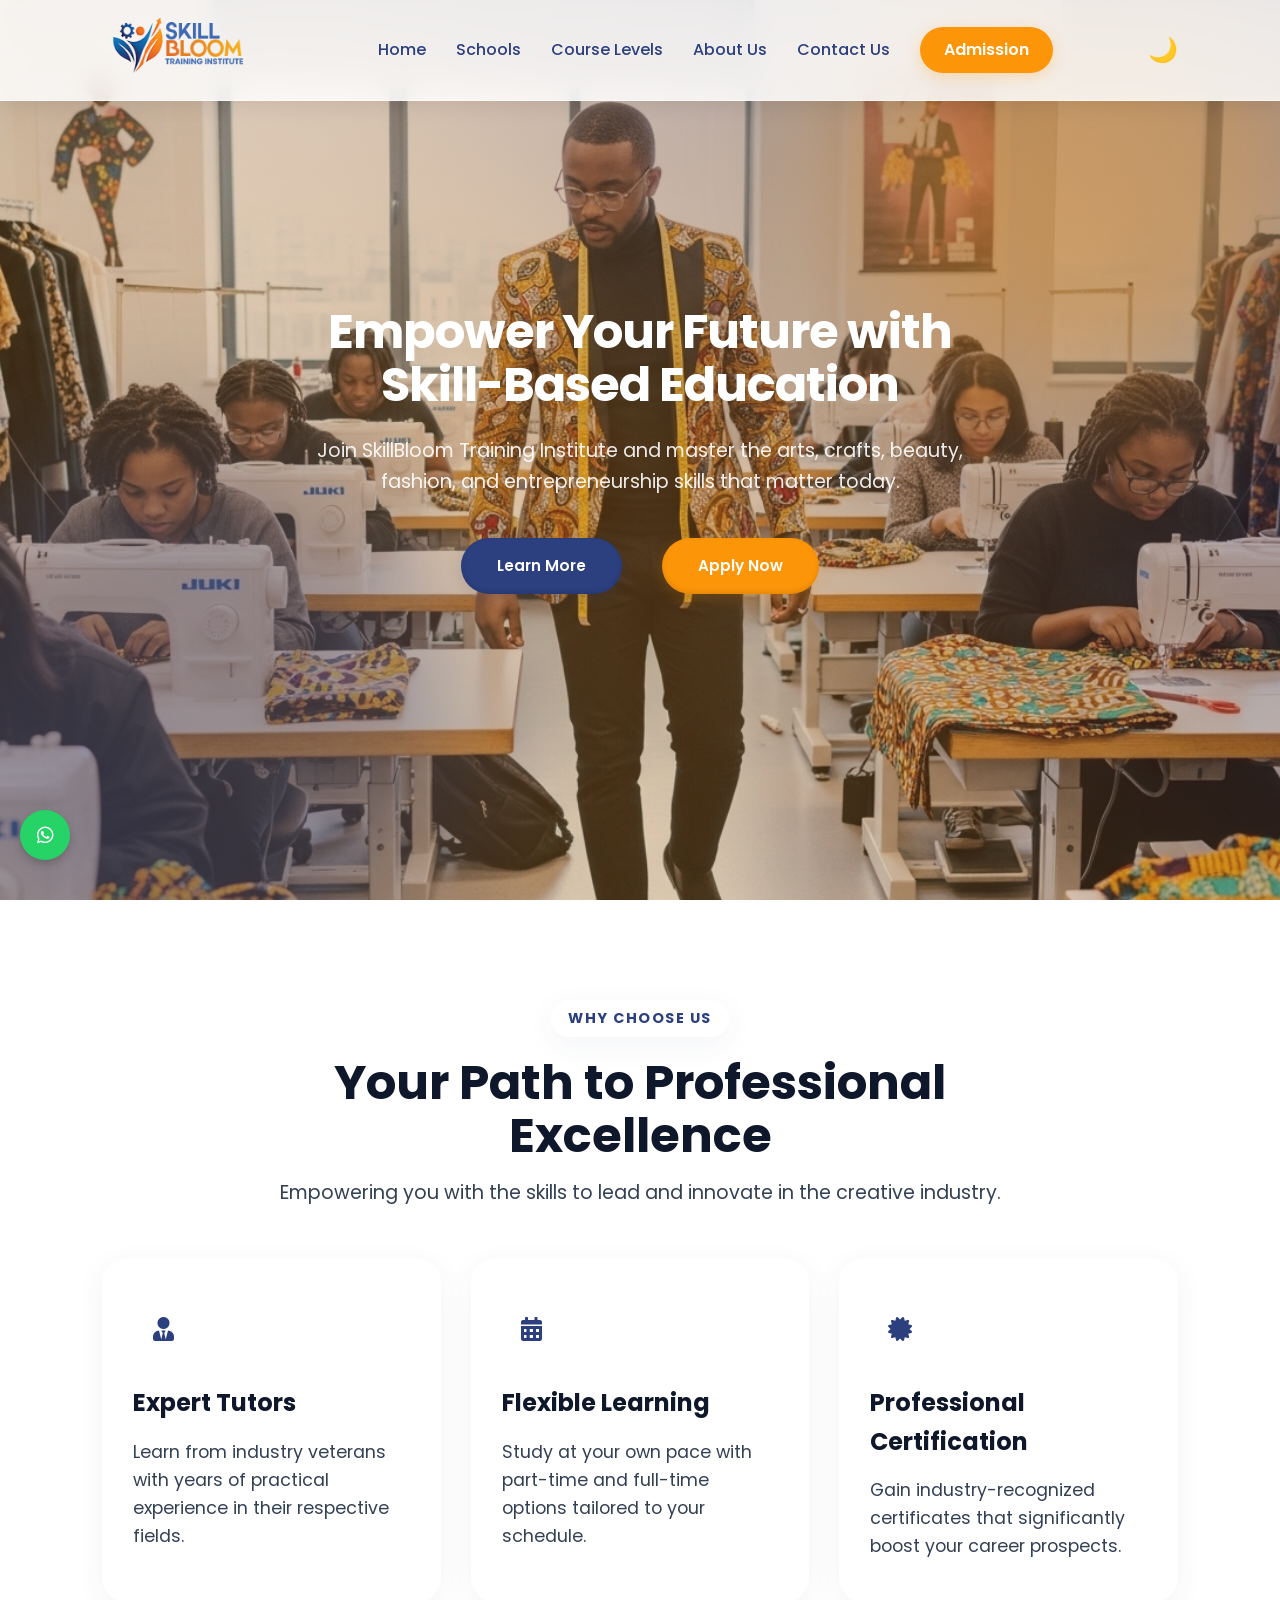
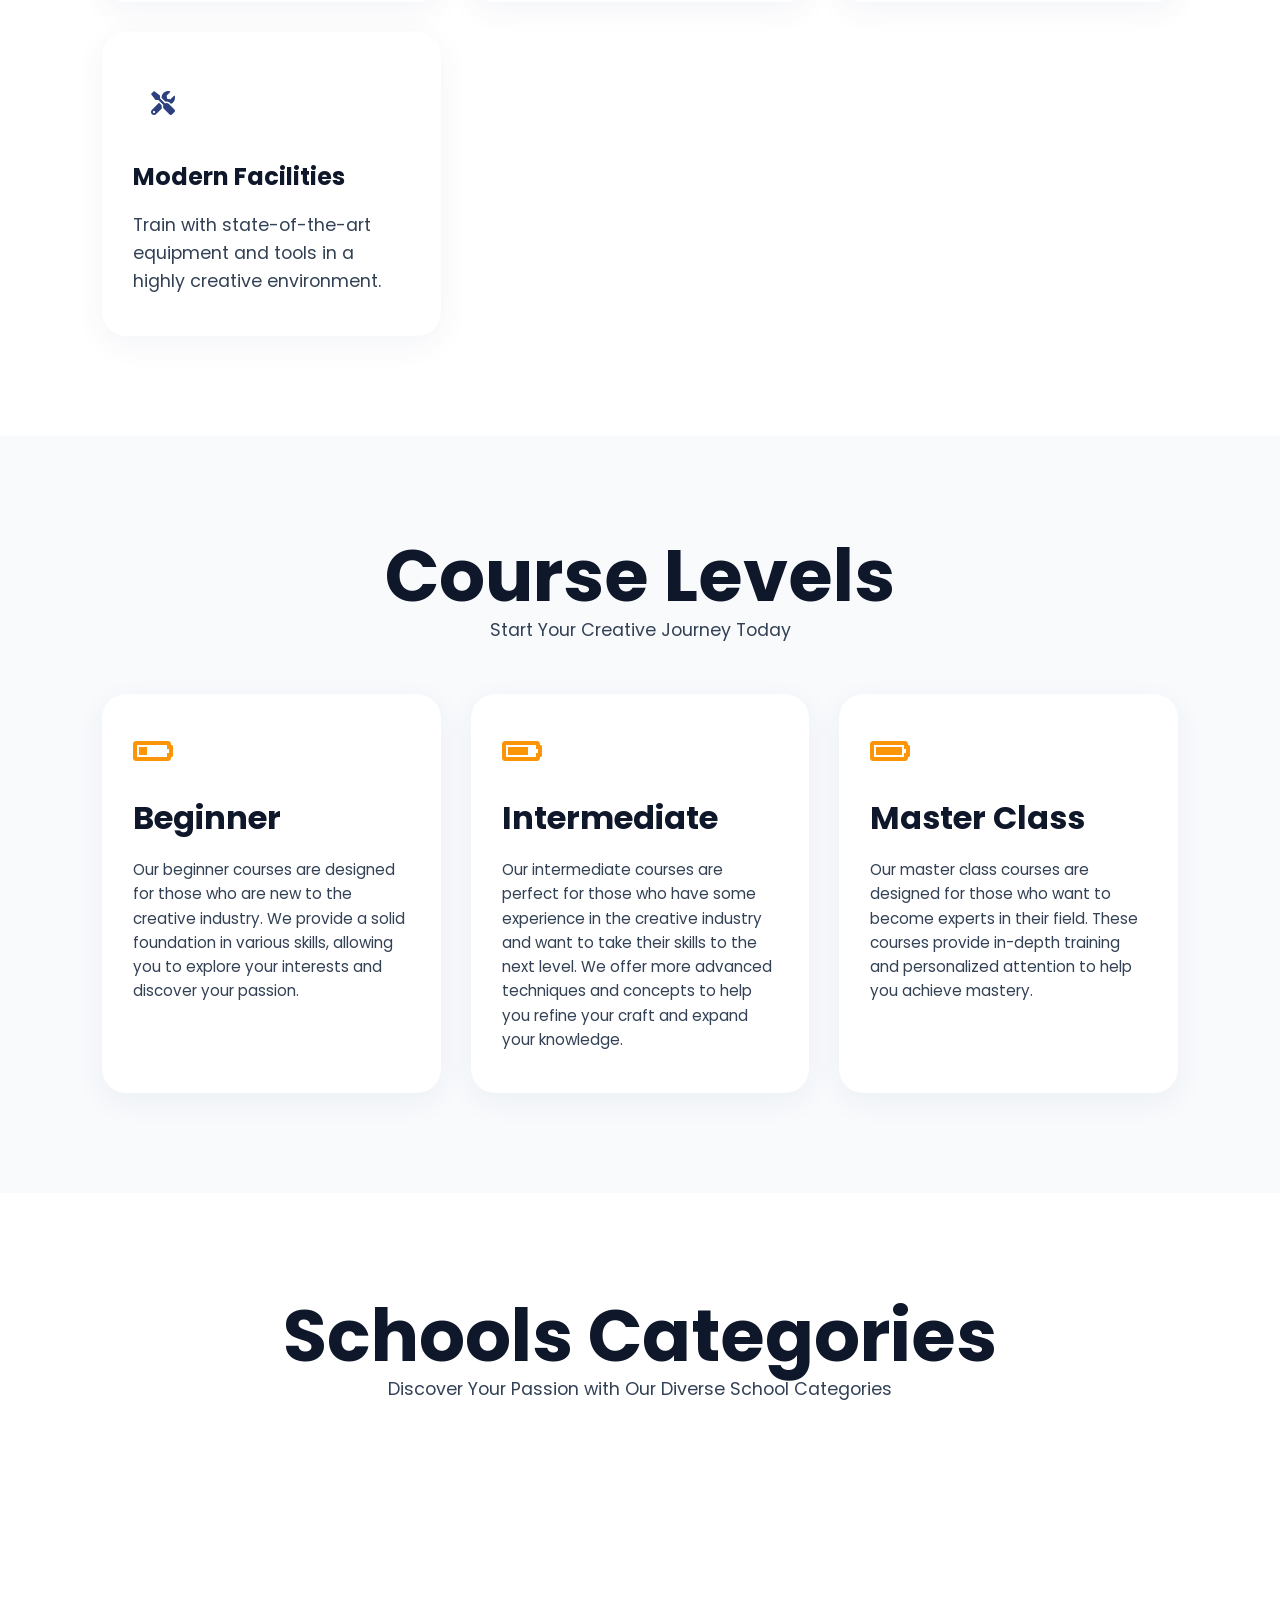
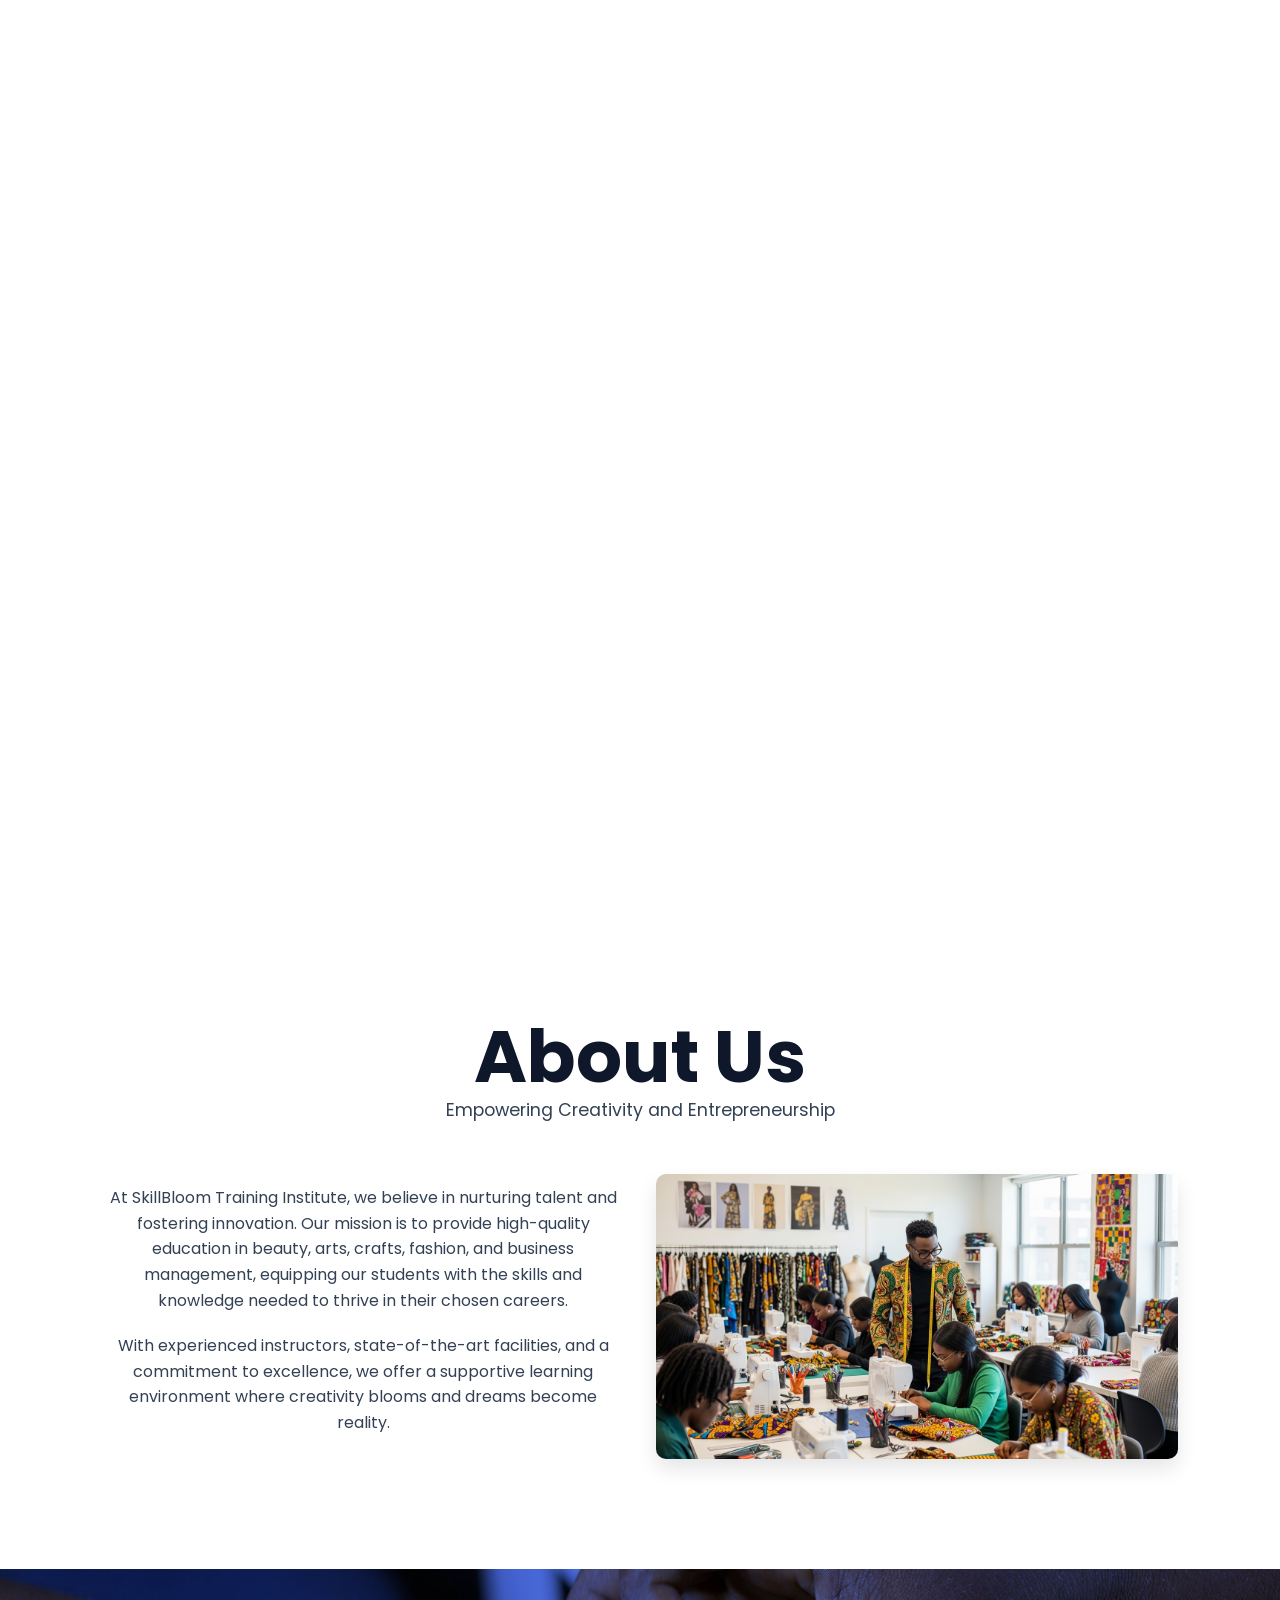
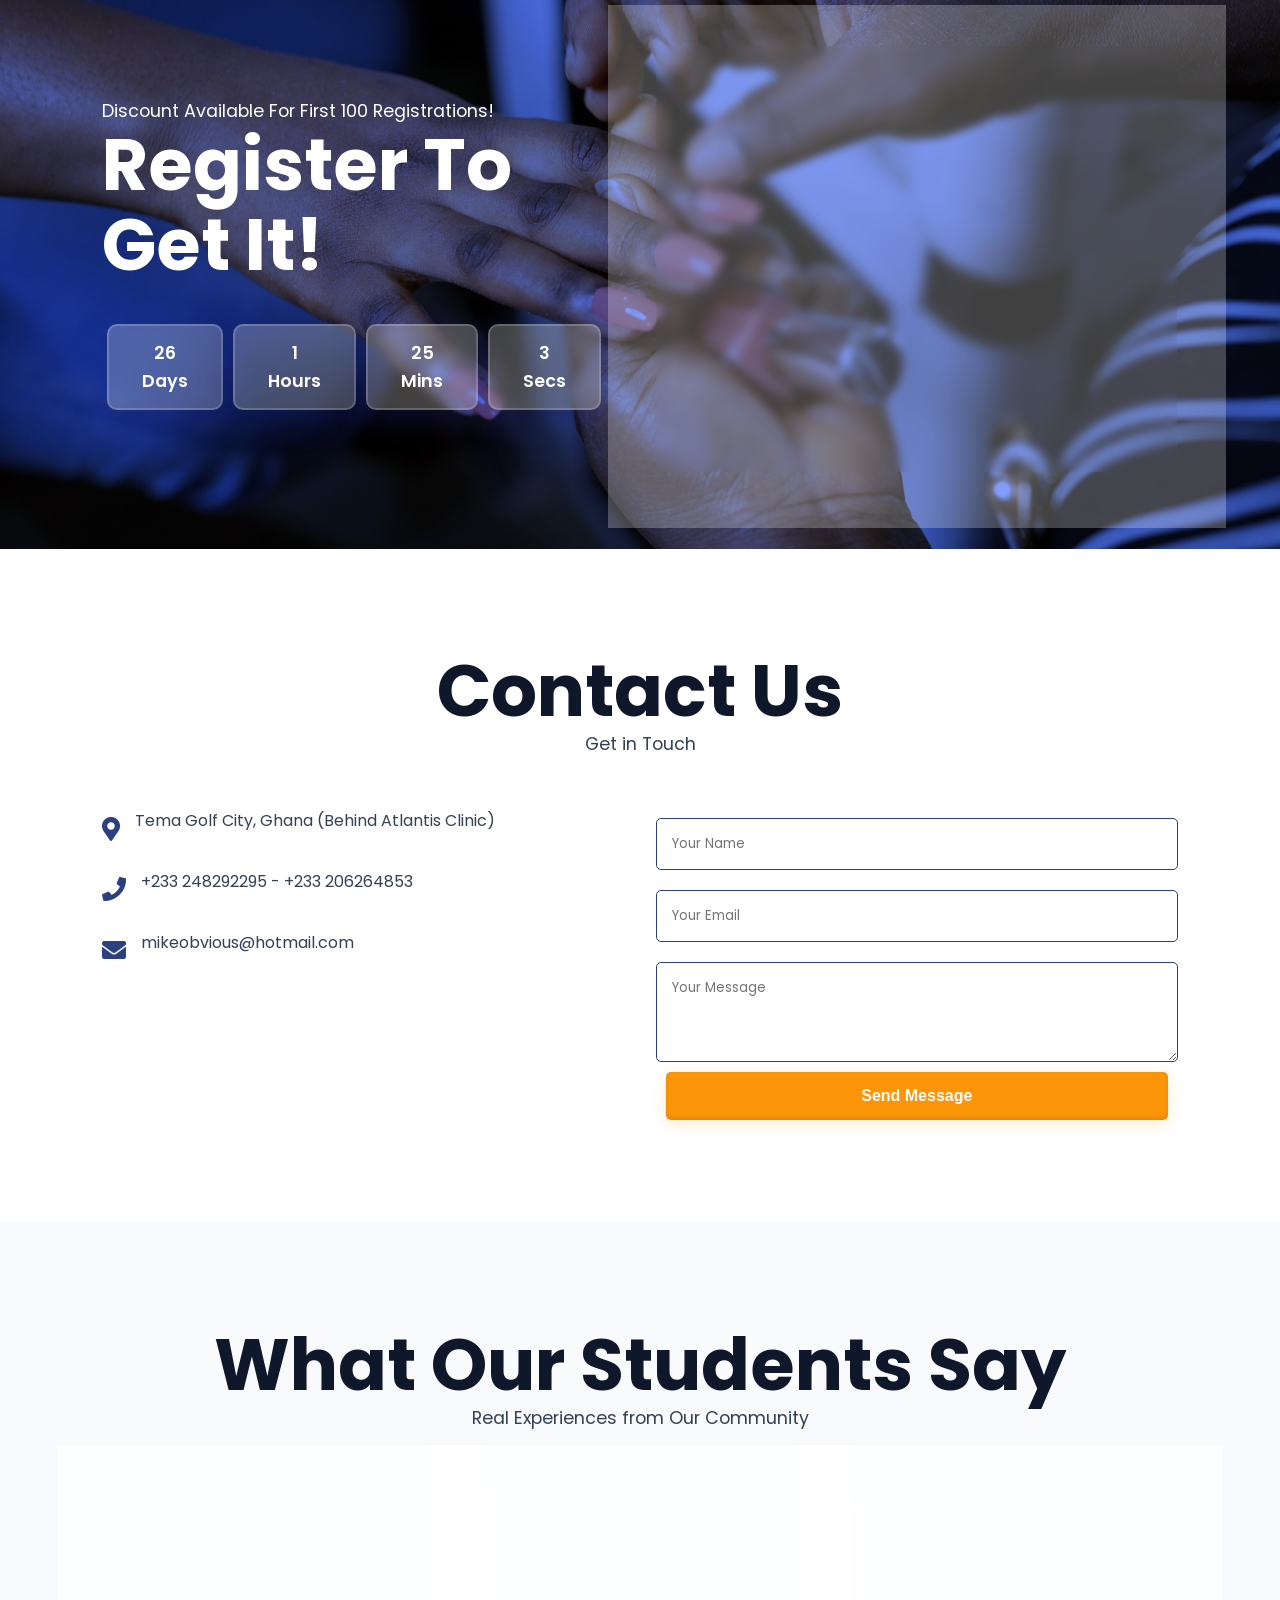
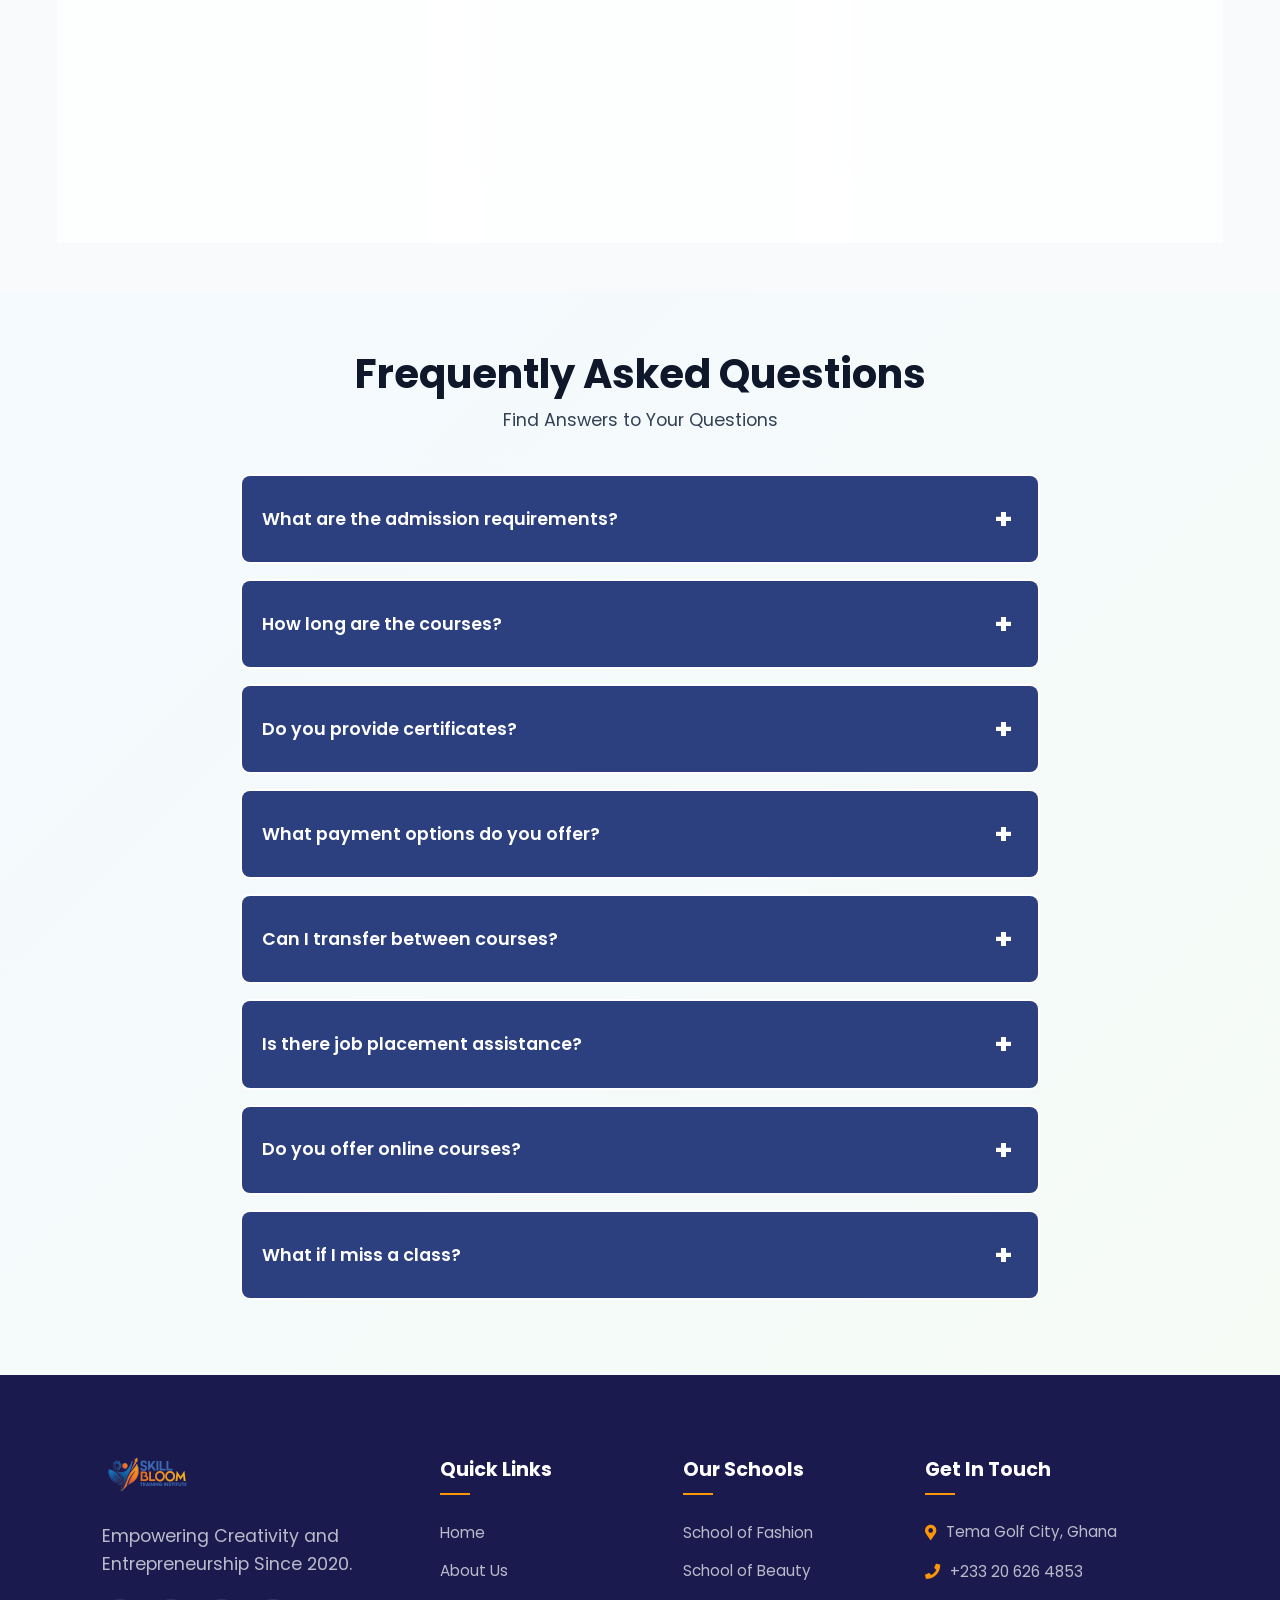
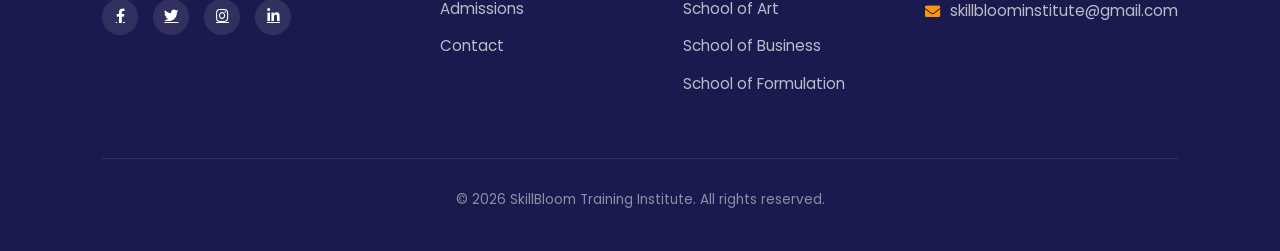
==== commit 865a9f39: "Revert "Fix mobile sidebar navbar on Android and resolve accessibility/CSS warnings" This reverts co" ====
--- a/index.html
+++ b/index.html
@@ -22,7 +22,7 @@
   </head>
   <body>
     <nav>
-      <a href="index.html" title="SkillBloom Logo - Home"><img src="img/Logo2.png" alt="SkillBloom Training Institute Logo" /></a>
+      <a href="index.html"><img src="img/Logo2.png" alt="" /></a>
       <div class="navigation">
         <ul>
           <li><a href="#home">Home</a></li>
@@ -129,7 +129,7 @@
       <div class="schools-box">
         <div class="school-card">
           <div class="schools">
-            <a href="fashion.html" title="Fashion School"><img src="img/sch fashion.png" alt="Fashion School - SkillBloom Institute" /></a>
+            <a href="fashion.html"><img src="img/sch fashion.png" alt="" /></a>
             <div class="details">
               <a href="fashion.html" class="school-title-link">
                 <h3>Fashion Design</h3>
@@ -142,7 +142,7 @@
         </div>
         <div class="school-card">
           <div class="schools">
-            <a href="beauty.html" title="Beauty and Cosmetology School"><img src="img/sch of Beauty and cometology.jpeg" alt="Beauty and Cosmetology School - SkillBloom Institute" /></a>
+            <a href="beauty.html"><img src="img/sch of Beauty and cometology.jpeg" alt="" /></a>
             <div class="details">
               <a href="beauty.html" class="school-title-link">
                 <h3>Beauty & Wellness</h3>
@@ -155,7 +155,7 @@
         </div>
         <div class="school-card">
           <div class="schools">
-            <a href="art.html" title="Art and Craft School"><img src="img/Sch of Art, craft.png" alt="Art and Craft School - SkillBloom Institute" /></a>
+            <a href="art.html"><img src="img/Sch of Art, craft.png" alt="" /></a>
             <div class="details">
               <a href="art.html" class="school-title-link">
                 <h3>Creative Art</h3>
@@ -168,7 +168,7 @@
         </div>
         <div class="school-card">
           <div class="schools">
-            <a href="entrepreneurship.html" title="Entrepreneurship School"><img src="img/sch of entreprenurship.jpeg" alt="Entrepreneurship School - SkillBloom Institute" /></a>
+            <a href="entrepreneurship.html"><img src="img/sch of entreprenurship.jpeg" alt="" /></a>
             <div class="details">
               <a href="entrepreneurship.html" class="school-title-link">
                 <h3>Business & Startup</h3>
@@ -181,7 +181,7 @@
         </div>
         <div class="school-card">
           <div class="schools">
-            <a href="formulation.html" title="Formulation School"><img src="img/sch of formulation.jpeg" alt="Formulation School - SkillBloom Institute" /></a>
+            <a href="formulation.html"><img src="img/sch of formulation.jpeg" alt="" /></a>
             <div class="details">
               <a href="formulation.html" class="school-title-link">
                 <h3>Product Formulation</h3>
--- a/style.css
+++ b/style.css
@@ -52,8 +52,8 @@
 /* Glassmorphism Utilities */
 .glass-card {
     background: var(--glass-bg);
+    backdrop-filter: blur(12px);
     -webkit-backdrop-filter: blur(12px);
-    backdrop-filter: blur(12px);
     border: 1px solid var(--glass-border);
     border-radius: 16px;
     box-shadow: var(--shadow-soft);
@@ -87,9 +87,6 @@
     line-height: 1.6;
     overflow-x: hidden;
     transition: background-color 0.6s cubic-bezier(0.16, 1, 0.3, 1), color 0.6s cubic-bezier(0.16, 1, 0.3, 1);
-    -webkit-user-select: text;
-    user-select: text;
-    -webkit-touch-callout: default;
 }
 
 h1, h2, h3, h4, h5, .logo-text {
@@ -133,19 +130,17 @@
     position: fixed;
     width: 100%;
     background-color: var(--nav-bg);
+    backdrop-filter: blur(12px);
     -webkit-backdrop-filter: blur(12px);
-    backdrop-filter: blur(12px);
     display: flex;
     flex-direction: row;
     justify-content: space-between;
     align-items: center;
     padding: 1vw 8vw;
     box-shadow: 0 4px 20px rgba(0, 0, 0, 0.08);
-    z-index: 100;
+    z-index: 1000;
     transition: all 0.3s ease;
     border-bottom: 1px solid var(--glass-border);
-    -webkit-user-select: none;
-    user-select: none;
 }
 
 
@@ -201,14 +196,6 @@
     display: none;
     flex-direction: column;
     cursor: pointer;
-    z-index: 1001;
-    position: relative;
-    background: none;
-    border: none;
-    padding: 8px;
-    -webkit-user-select: none;
-    user-select: none;
-    -webkit-touch-callout: none;
 }
 
 .hamburger span {
@@ -217,20 +204,6 @@
     background: var(--primary-color);
     margin: 3px 0;
     transition: 0.3s;
-    pointer-events: none;
-    display: block;
-}
-
-.hamburger.active span:nth-child(1) {
-    transform: rotate(45deg) translate(8px, 8px);
-}
-
-.hamburger.active span:nth-child(2) {
-    opacity: 0;
-}
-
-.hamburger.active span:nth-child(3) {
-    transform: rotate(-45deg) translate(7px, -7px);
 }
 
 .dark-mode-btn {
@@ -239,9 +212,6 @@
     font-size: 1.5rem;
     cursor: pointer;
     transition: 0.3s;
-    z-index: 1001;
-    position: relative;
-    padding: 10px;
 }
 
 .dark-mode-btn:hover {
@@ -619,8 +589,8 @@
 
 #schools .schools {
     background: rgba(255, 255, 255, 0.45);
+    backdrop-filter: blur(12px);
     -webkit-backdrop-filter: blur(12px);
-    backdrop-filter: blur(12px);
     border: 1px solid var(--glass-border);
     border-radius: 24px;
     box-shadow: var(--shadow-soft);
@@ -913,8 +883,8 @@
 
 #testimonials .testimonial {
     background: var(--glass-bg);
+    backdrop-filter: blur(12px);
     -webkit-backdrop-filter: blur(12px);
-    backdrop-filter: blur(12px);
     border: 1px solid var(--glass-border);
     padding: 30px;
     border-radius: 16px;
@@ -1470,8 +1440,8 @@
 
 .learning-item {
     background: var(--glass-bg);
+    backdrop-filter: blur(12px);
     -webkit-backdrop-filter: blur(12px);
-    backdrop-filter: blur(12px);
     border: 1px solid var(--glass-border);
     padding: 2rem;
     border-radius: 16px;
@@ -1639,8 +1609,8 @@
 
 .value-item {
     background: var(--glass-bg);
+    backdrop-filter: blur(12px);
     -webkit-backdrop-filter: blur(12px);
-    backdrop-filter: blur(12px);
     border: 1px solid var(--glass-border);
     padding: 2rem;
     border-radius: 16px;
@@ -1728,8 +1698,8 @@
 
 .team-member {
     background: var(--glass-bg);
+    backdrop-filter: blur(12px);
     -webkit-backdrop-filter: blur(12px);
-    backdrop-filter: blur(12px);
     border: 1px solid var(--glass-border);
     padding: 2rem;
     border-radius: 16px;
@@ -1867,8 +1837,8 @@
     transition: transform 0.4s cubic-bezier(0.16, 1, 0.3, 1), box-shadow 0.4s cubic-bezier(0.16, 1, 0.3, 1);
     text-decoration: none;
     background: var(--glass-bg);
+    backdrop-filter: blur(12px);
     -webkit-backdrop-filter: blur(12px);
-    backdrop-filter: blur(12px);
     border: 1px solid var(--glass-border);
     cursor: pointer;
     display: flex;
@@ -2039,74 +2009,40 @@
 
     nav {
         padding: 1vw 4vw;
-        z-index: 101;
     }
     
     nav img {
         width: 120px;
-        position: relative;
-        z-index: 101;
     }
     
     .hamburger {
         display: flex;
-        z-index: 1001;
-        position: relative;
-        -webkit-user-select: none;
-        user-select: none;
     }
     
     nav .navigation ul {
         position: fixed;
         top: 0;
-        left: 0;
-        width: 100vw;
+        left: -100%;
         width: 100%;
-        max-width: 100%;
         height: 100vh;
-        height: 100dvh;
         background: var(--bg-color);
         flex-direction: column;
         justify-content: center;
         align-items: center;
-        transition: transform 0.3s ease, opacity 0.3s ease;
-        transform: translateX(-100%);
-        opacity: 0;
-        z-index: 1000;
-        overflow-y: auto;
-        overflow-x: hidden;
-        padding-top: 80px;
-        padding-bottom: 20px;
-        will-change: transform;
-        visibility: hidden;
-        -webkit-user-select: none;
-        user-select: none;
+        transition: 0.3s;
+        z-index: 999;
     }
     
     nav .navigation ul.active {
-        transform: translateX(0);
-        opacity: 1;
-        visibility: visible;
+        left: 0;
     }
     
     nav .navigation ul li {
         margin: 20px 0;
-        pointer-events: auto;
-        z-index: 1000;
     }
     
     nav .navigation ul li a {
         font-size: 1.2rem;
-        pointer-events: auto;
-        z-index: 1000;
-        -webkit-user-select: none;
-        user-select: none;
-        -webkit-tap-highlight-color: transparent;
-        -webkit-touch-callout: none;
-    }
-    
-    nav .navigation ul li a:active {
-        opacity: 0.8;
     }
     
     #home h1 {
@@ -2157,62 +2093,8 @@
     .team-section {
         padding: 60px 5vw !important;
     }
-    
-    /* Mobile Menu - Admission Button Styling */
-    nav .navigation ul li a.admission-btn {
-        background: var(--secondary-color);
-        color: var(--white) !important;
-        padding: 12px 28px;
-        border-radius: 50px;
-        font-weight: 600;
-        margin-top: 10px;
-    }
-    
-    nav .navigation ul li a.admission-btn:active {
-        transform: scale(0.98);
-    }
-    
-    /* Mobile Menu - Dark Mode Toggle */
-    #dark-mode-toggle {
-        z-index: 1001;
-        position: relative;
-        -webkit-tap-highlight-color: transparent;
-        -webkit-touch-callout: none;
-        -webkit-user-select: none;
-        user-select: none;
-        padding: 10px;
-    }
-    
-    #dark-mode-toggle:active {
-        opacity: 0.8;
-    }
-    
-    /* Android-specific nav fixes */
-    nav {
-        position: fixed;
-        top: 0;
-        left: 0;
-        right: 0;
-    }
-    
-    /* CSS Classes for inline styles */
-    .hidden {
-        display: none !important;
-    }
-    
-    .about-hero-bg {
-        background-image: url('img/back2.jpeg');
-        background-size: cover;
-        background-position: center;
-    }
-    
     /* Mobile-only font size adjustments for small iOS devices */
     input, textarea, select {
         font-size: 16px !important; /* Prevents iOS auto-zoom */
     }
-    
-    /* Android-specific touch fixes */
-    * {
-        -webkit-tap-highlight-color: rgba(0, 0, 0, 0.1);
-    }
-}
+}
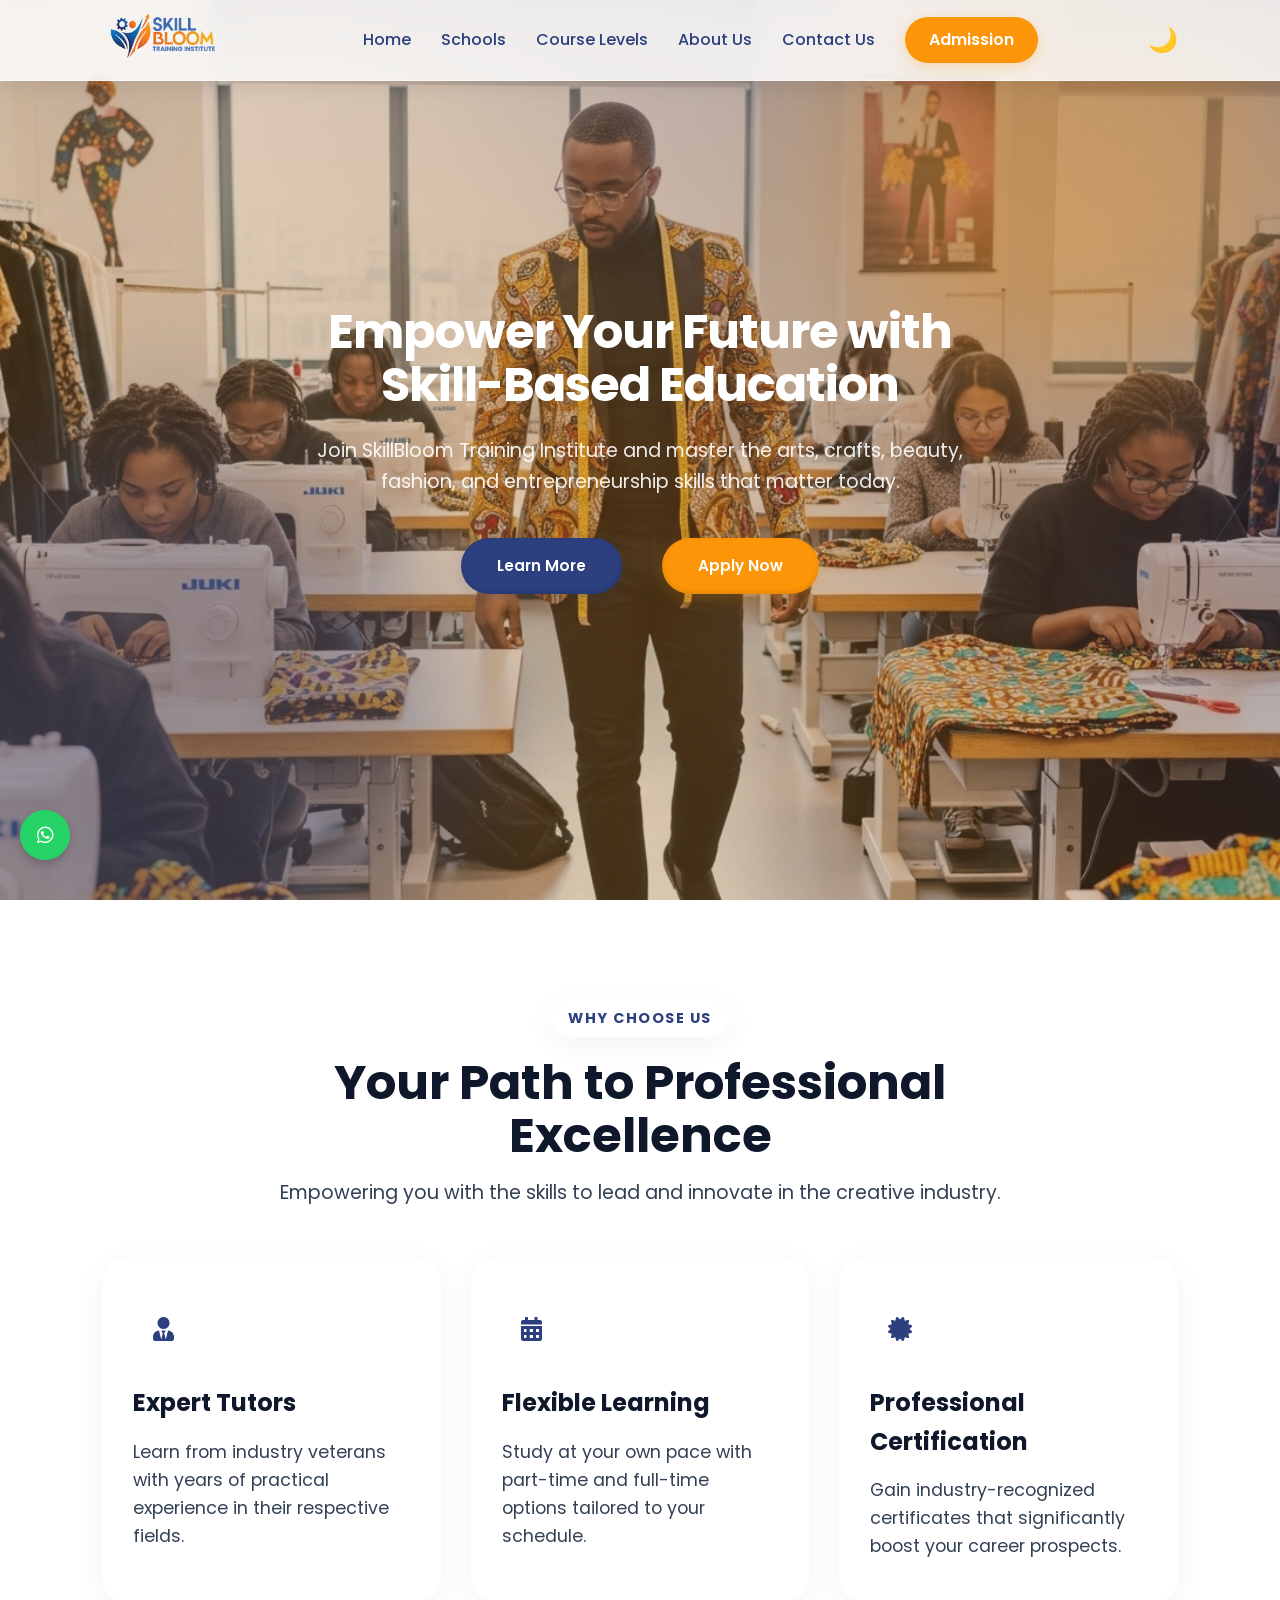
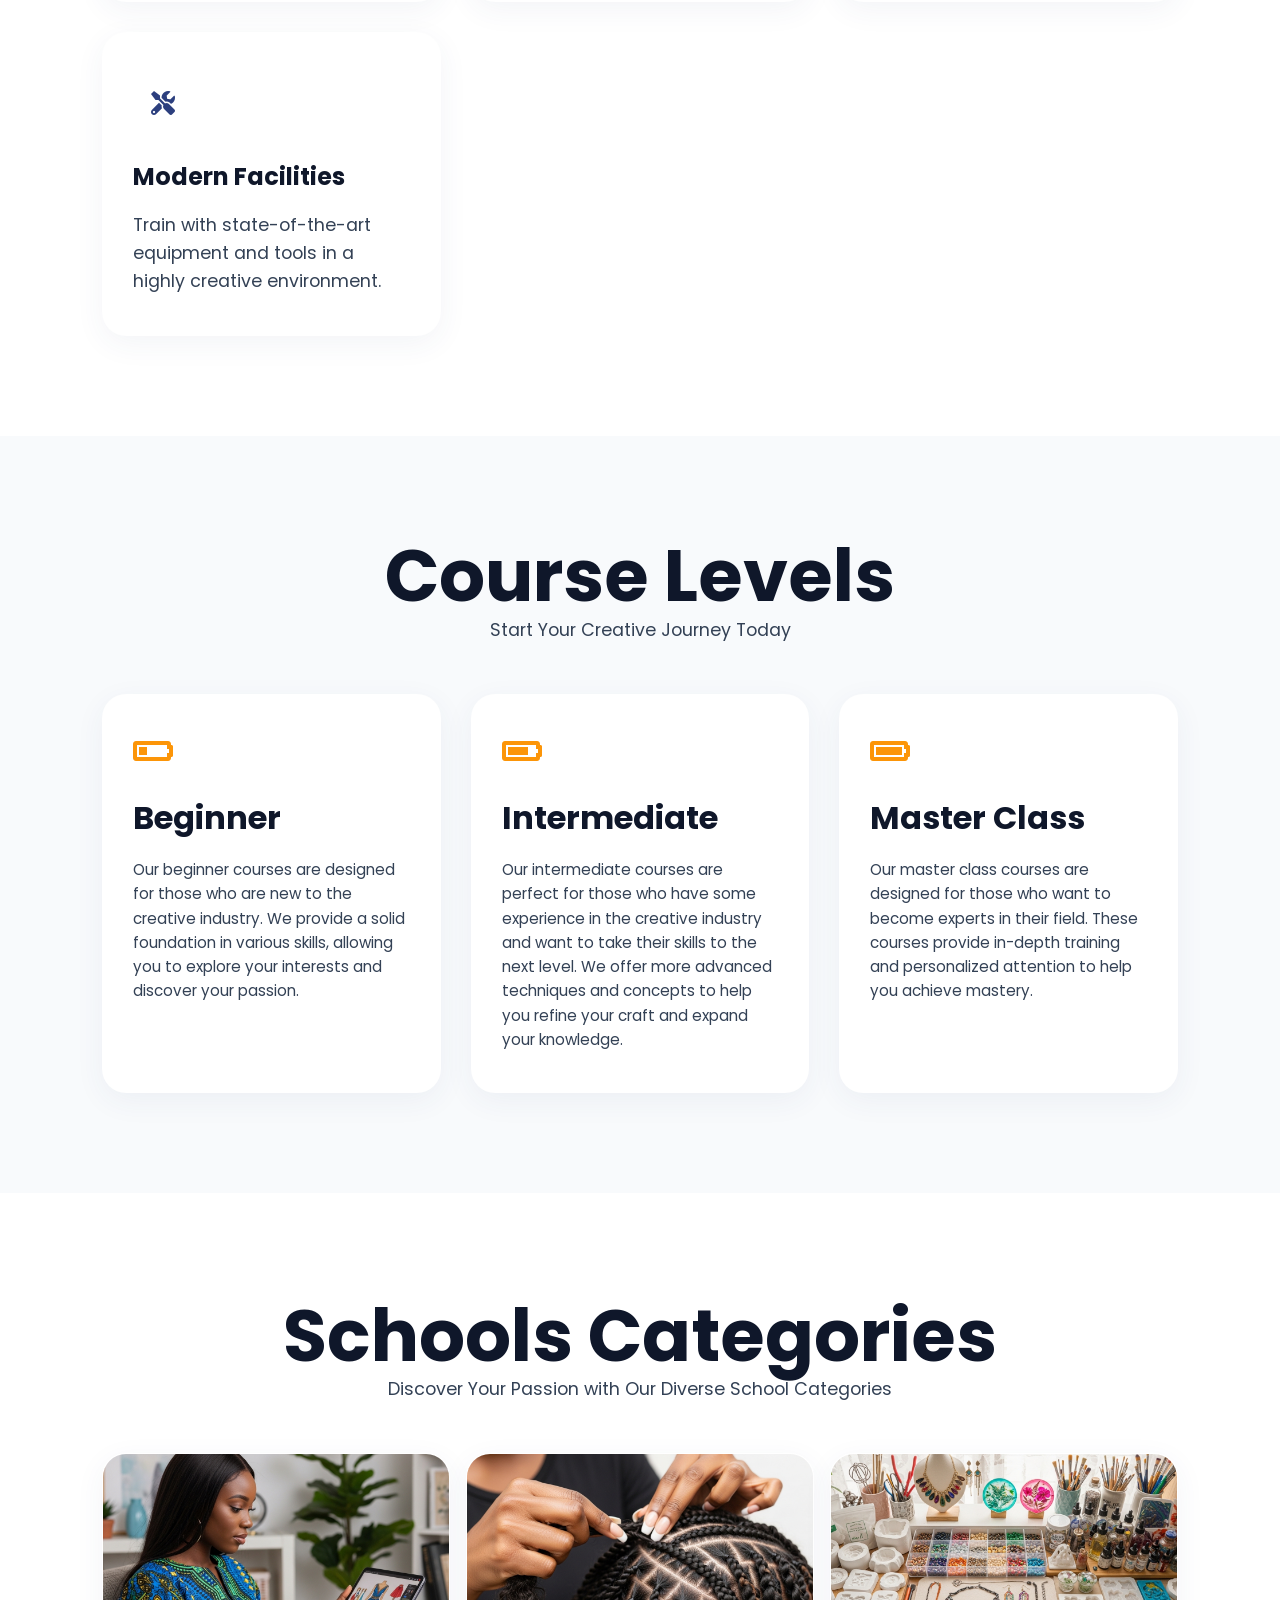
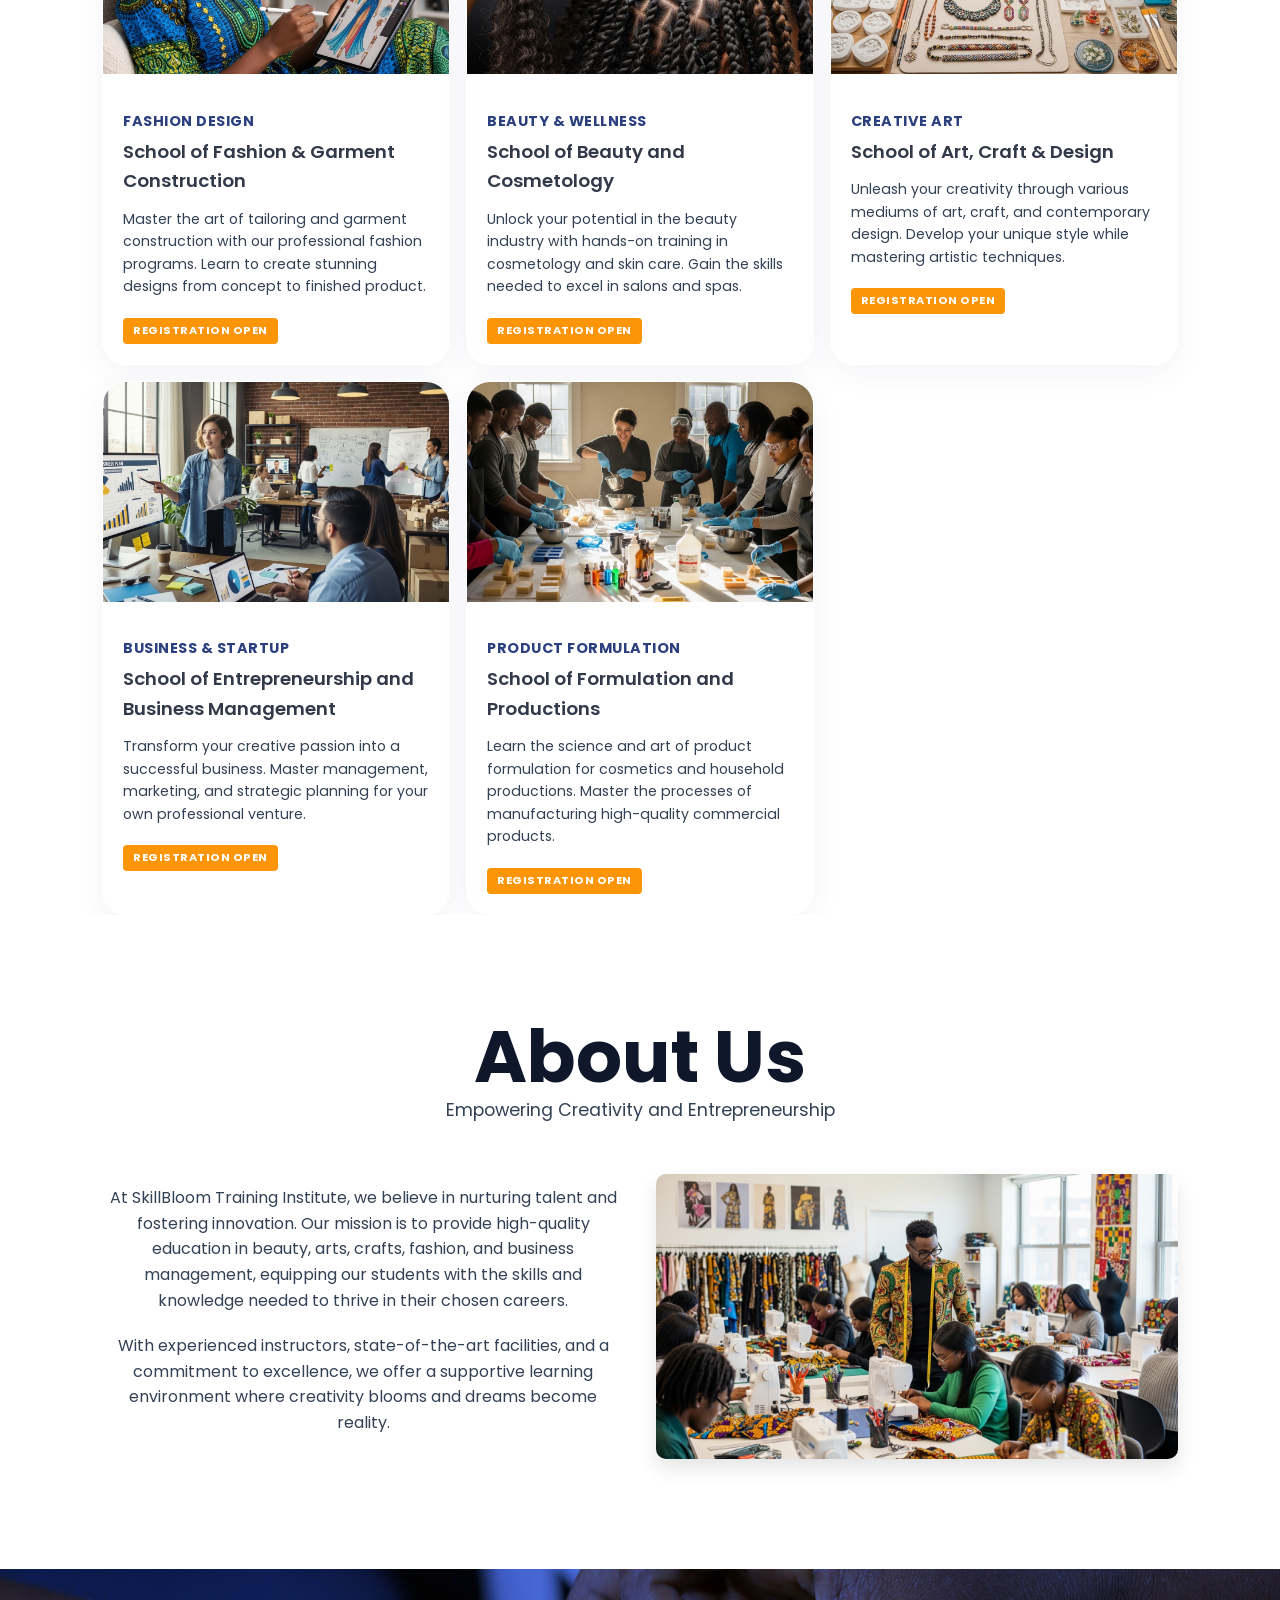
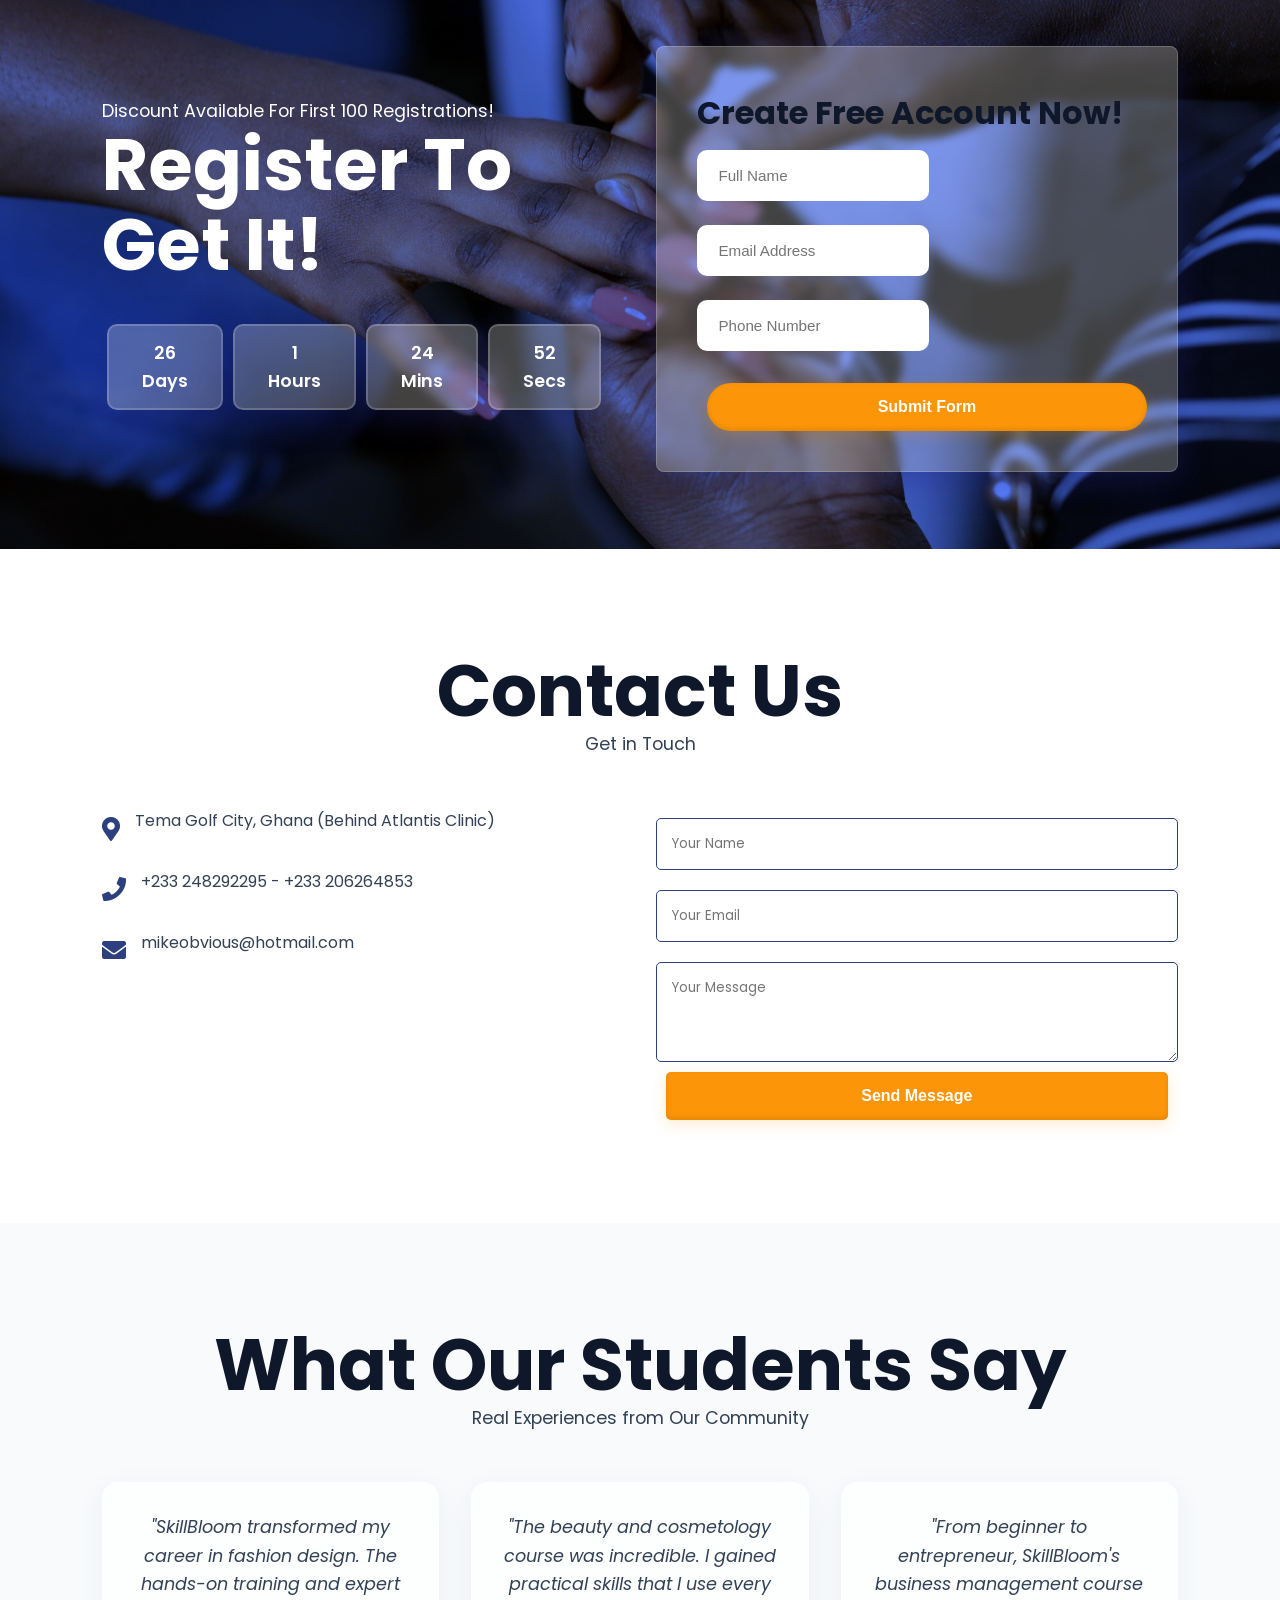
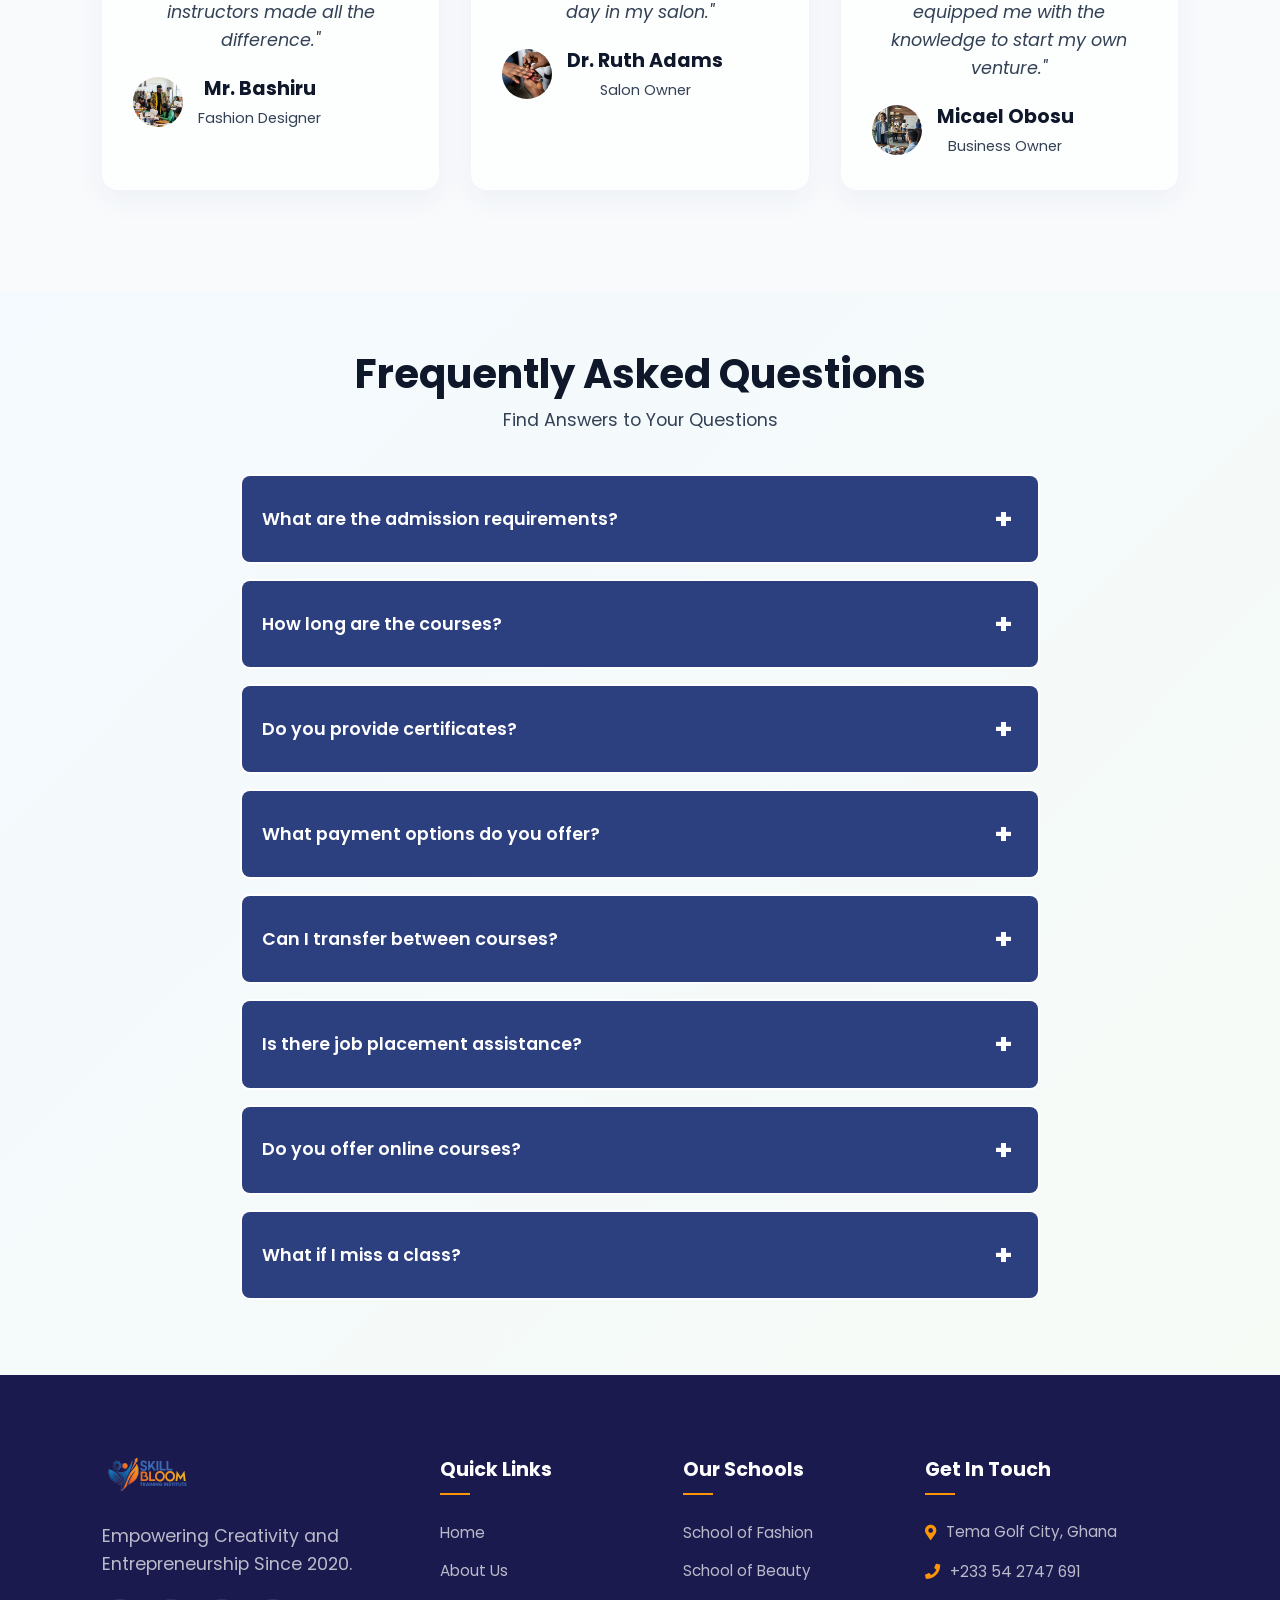
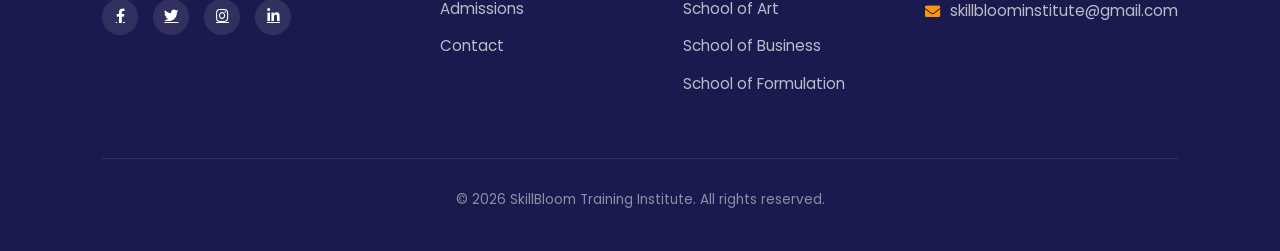
==== commit 77a64be7: "Update: Fixed breadcrumb logic for Vercel and improved mobile UI" ====
--- a/index.html
+++ b/index.html
@@ -494,7 +494,7 @@
           <h3>Get In Touch</h3>
           <div class="contact-info">
             <p><i class="fas fa-map-marker-alt"></i> Tema Golf City, Ghana</p>
-            <p><i class="fas fa-phone"></i> +233 20 626 4853</p>
+            <p><i class="fas fa-phone"></i> +233 54 2747 691</p>
             <p><i class="fas fa-envelope"></i>skillbloominstitute@gmail.com</p>
           </div>
         </div>
@@ -505,7 +505,7 @@
     </footer>
 
     <a
-      href="https://wa.me/233248292295?text=Hi%20SkillBloom,%20I%20would%20like%20to%20know%20more%20about%20your%20courses"
+      href="https://wa.me/233542747691?text=Hi%20SkillBloom,%20I%20would%20like%20to%20know%20more%20about%20your%20courses"
       target="_blank"
       rel="noopener noreferrer"
       id="floating-whatsapp"
--- a/style.css
+++ b/style.css
@@ -14,6 +14,9 @@
     --glass-border: rgba(255, 255, 255, 0.5);
     --shadow-soft: 0 8px 30px rgba(44, 63, 126, 0.06);
     --shadow-hover: 0 20px 40px rgba(44, 63, 126, 0.1);
+
+
+    
     
     /* Fluid Typography Scale */
     --fs-h1: clamp(2.5rem, 5vw + 1rem, 4.5rem);
@@ -136,16 +139,16 @@
     flex-direction: row;
     justify-content: space-between;
     align-items: center;
-    padding: 1vw 8vw;
+    padding: 0.6rem 8vw;
     box-shadow: 0 4px 20px rgba(0, 0, 0, 0.08);
     z-index: 1000;
-    transition: all 0.3s ease;
+    transition: all 0.3s cubic-bezier(0.16, 1, 0.3, 1), transform 0.4s ease;
     border-bottom: 1px solid var(--glass-border);
 }
 
 
 nav img{
-    width: 150px;
+    width: 120px;
     cursor: pointer;
 }
 
@@ -196,6 +199,7 @@
     display: none;
     flex-direction: column;
     cursor: pointer;
+    z-index: 1001;
 }
 
 .hamburger span {
@@ -204,6 +208,18 @@
     background: var(--primary-color);
     margin: 3px 0;
     transition: 0.3s;
+}
+
+/* Reading Progress Bar */
+.progress-bar {
+    position: fixed;
+    top: 0;
+    left: 0;
+    height: 4px;
+    background: var(--secondary-color);
+    z-index: 1001;
+    width: 0%;
+    transition: width 0.1s ease-out;
 }
 
 .dark-mode-btn {
@@ -1345,6 +1361,41 @@
     animation: none;
 }
 
+/* Breadcrumb Navigation for Subpages */
+.breadcrumb-nav {
+    position: fixed;
+    top: 75px;
+    left: 8vw;
+    z-index: 998;
+    padding: 8px 20px;
+    display: flex;
+    align-items: center;
+    gap: 12px;
+    font-size: 0.85rem;
+    transition: all 0.3s cubic-bezier(0.16, 1, 0.3, 1);
+}
+
+.breadcrumb-nav a {
+    text-decoration: none;
+    color: var(--text-light);
+    font-weight: 500;
+    transition: color 0.3s ease;
+}
+
+.breadcrumb-nav a i {
+    margin-right: 5px;
+    font-size: 0.8rem;
+}
+
+.breadcrumb-nav a:hover {
+    color: var(--secondary-color);
+}
+
+.breadcrumb-nav span {
+    color: var(--text-light);
+    opacity: 0.6;
+}
+
 /* School Detail Page Styles */
 #school-detail {
     padding: 0;
@@ -2008,11 +2059,11 @@
     }
 
     nav {
-        padding: 1vw 4vw;
+        padding: 0.5rem 4vw;
     }
     
     nav img {
-        width: 120px;
+        width: 100px;
     }
     
     .hamburger {
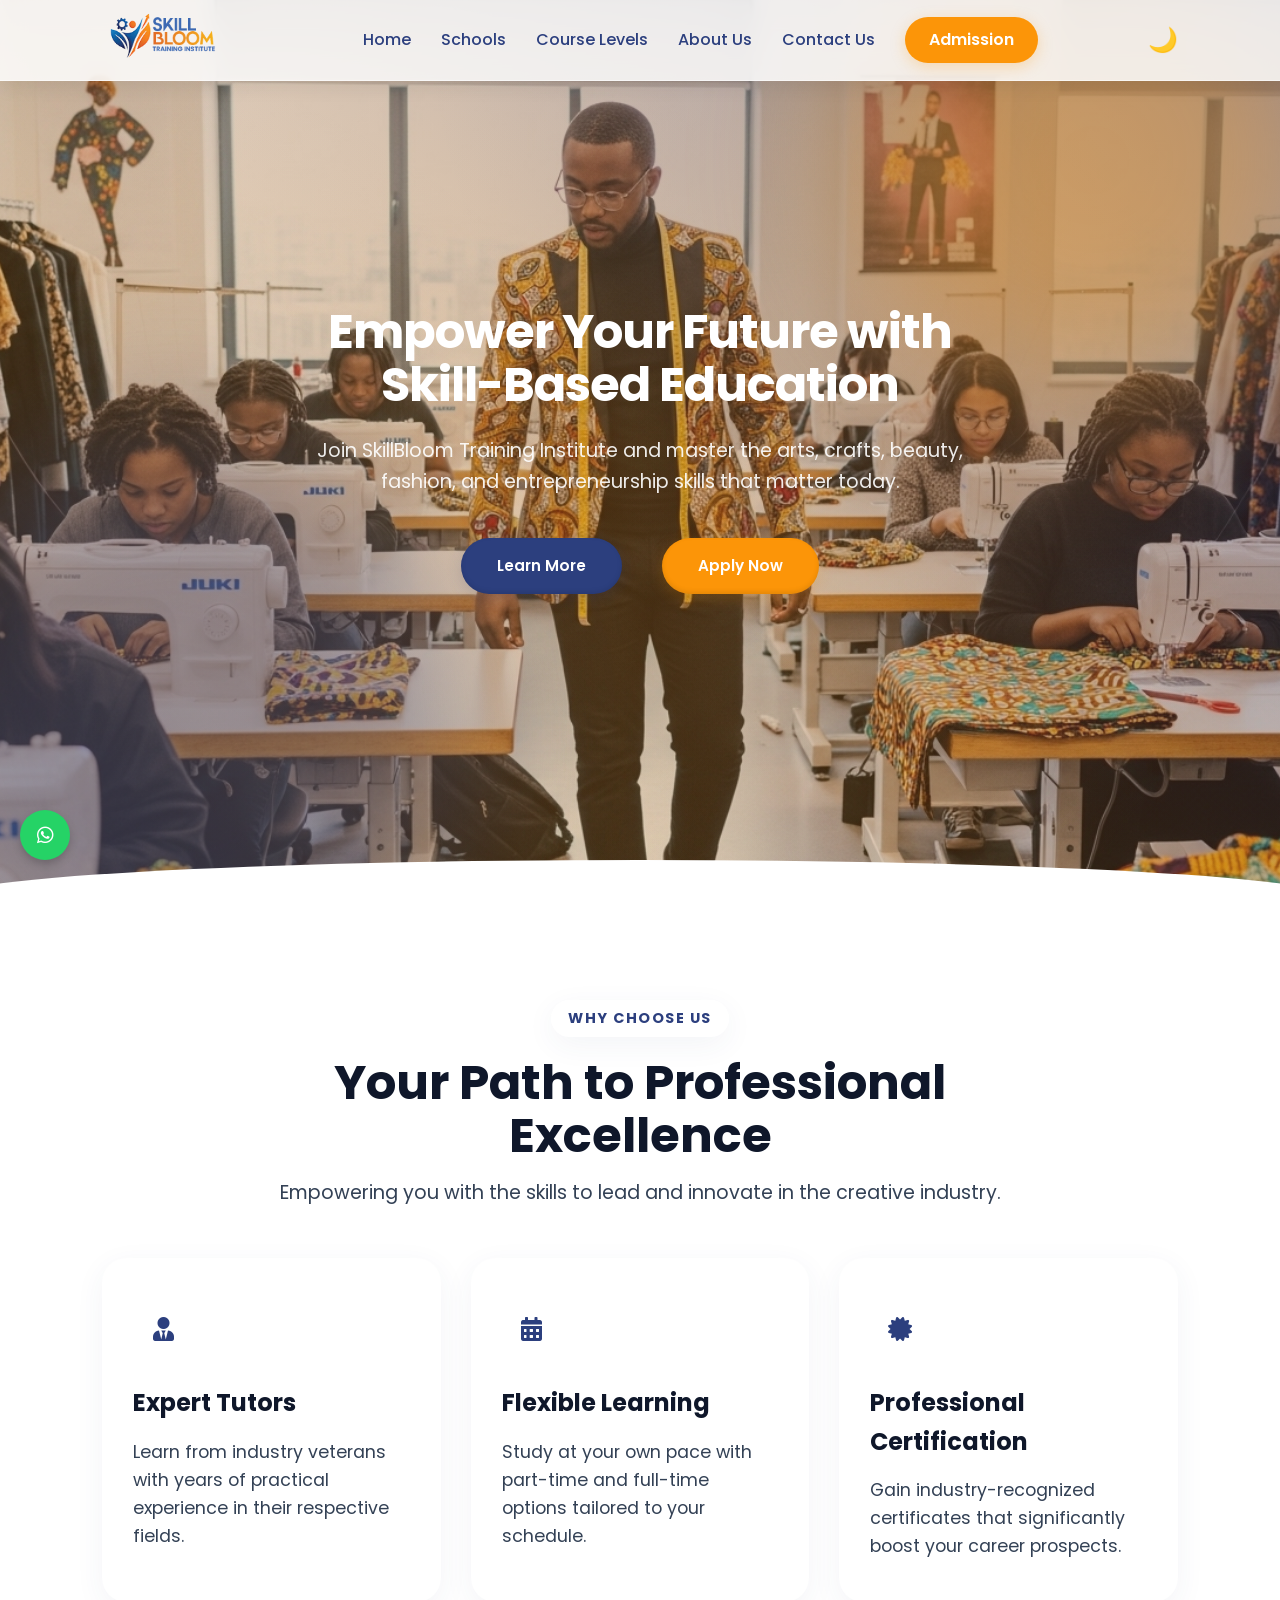
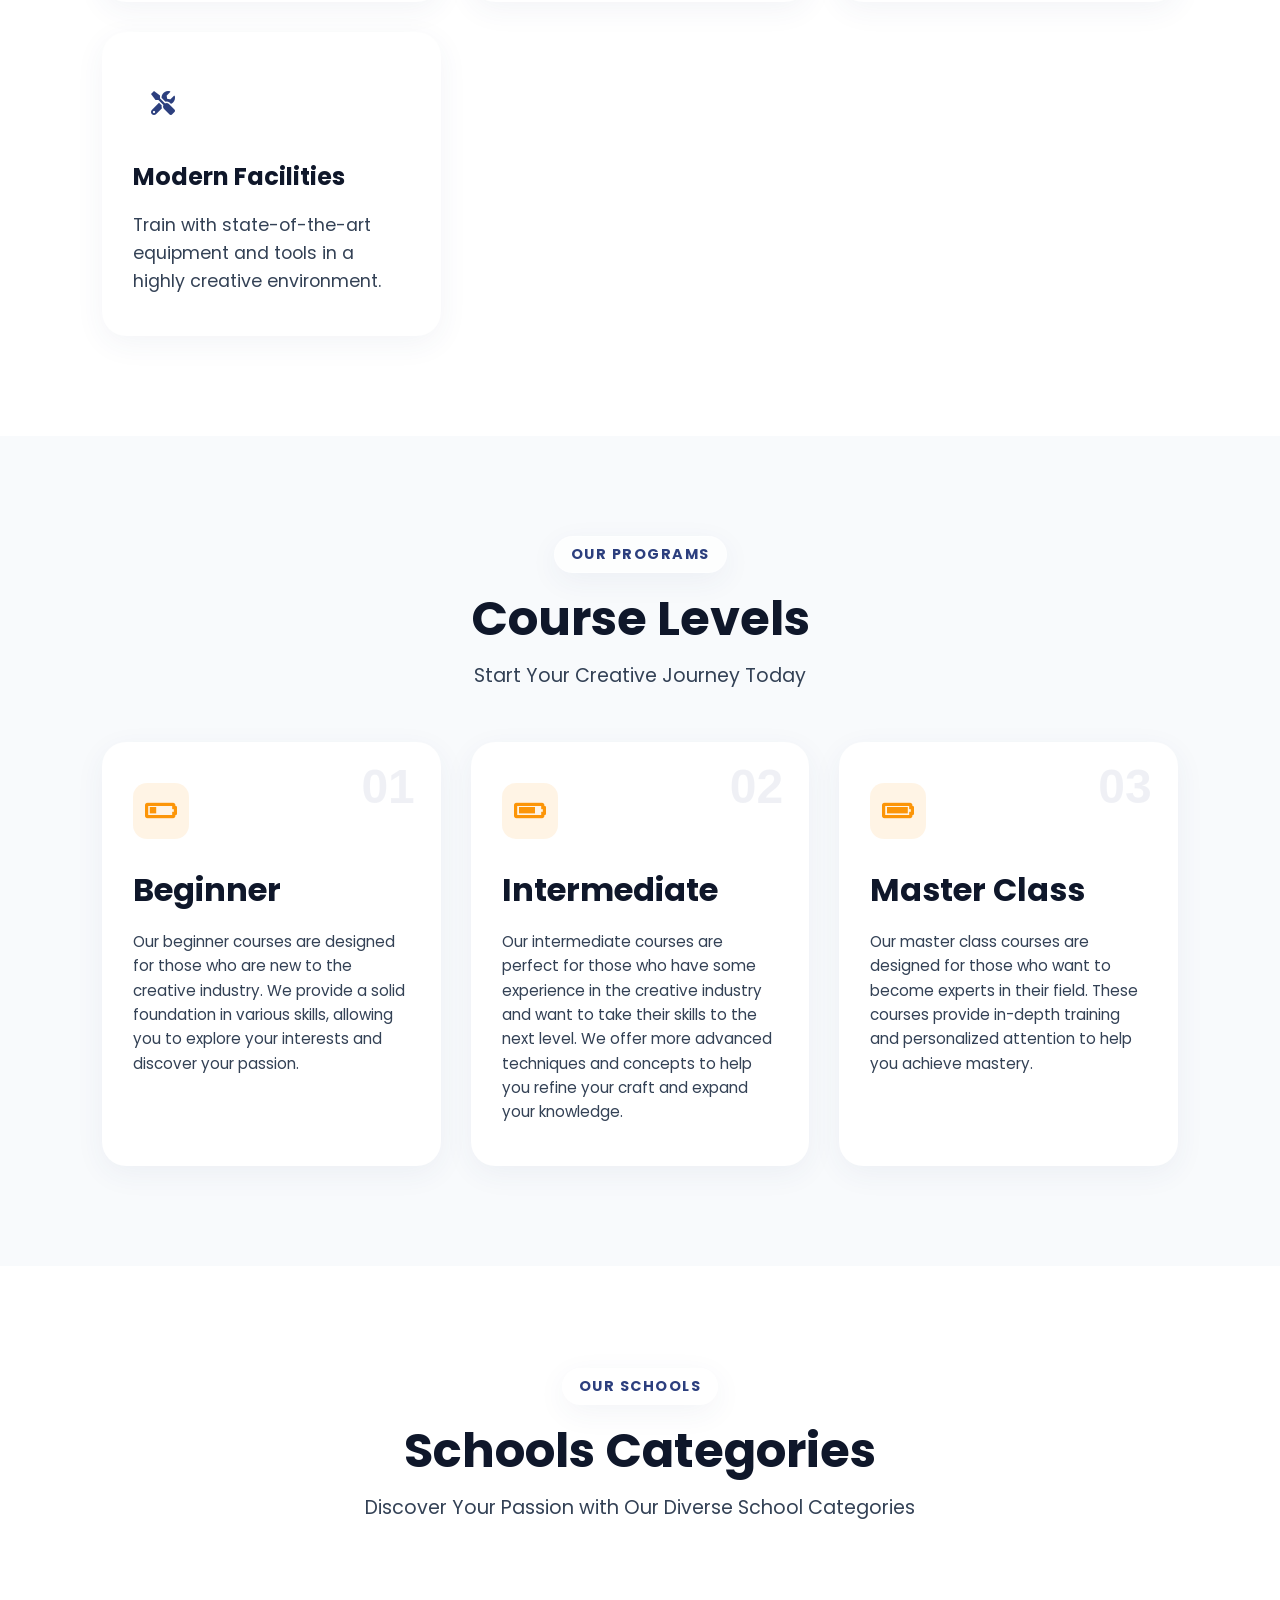
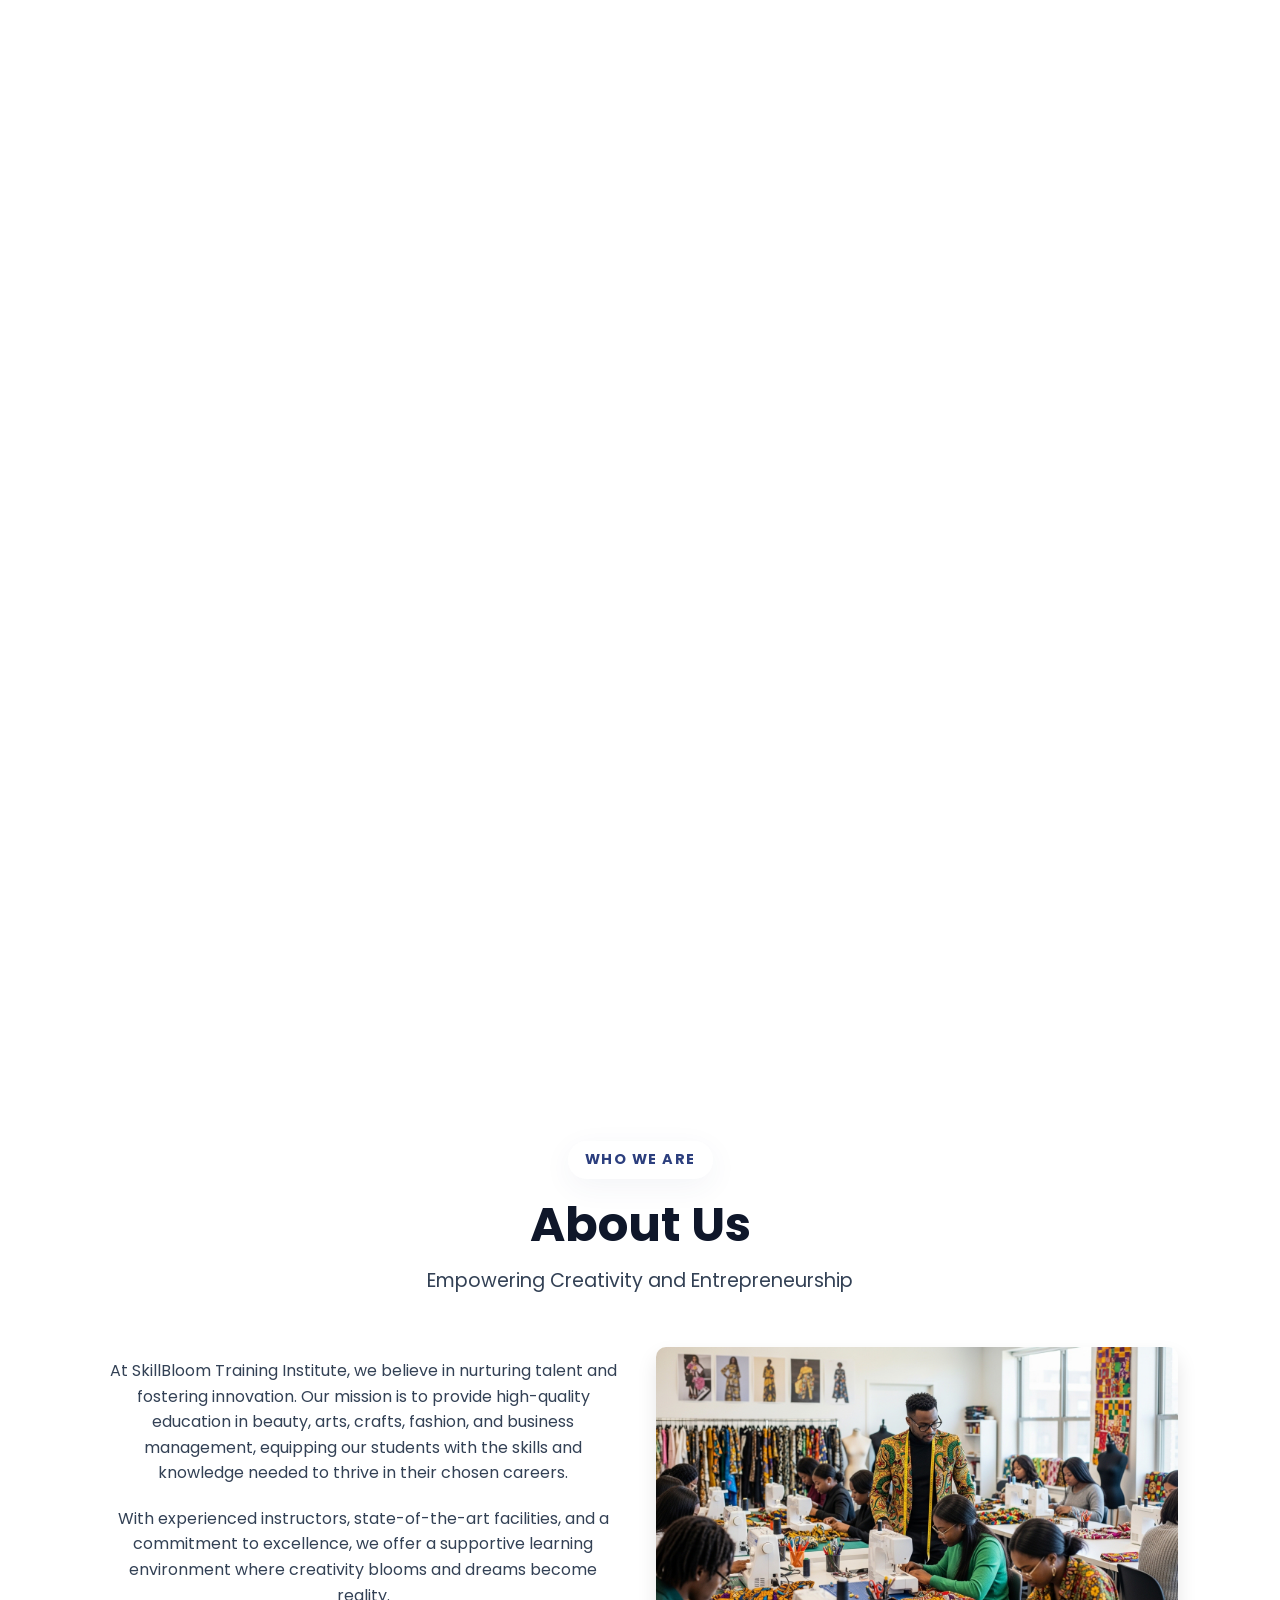
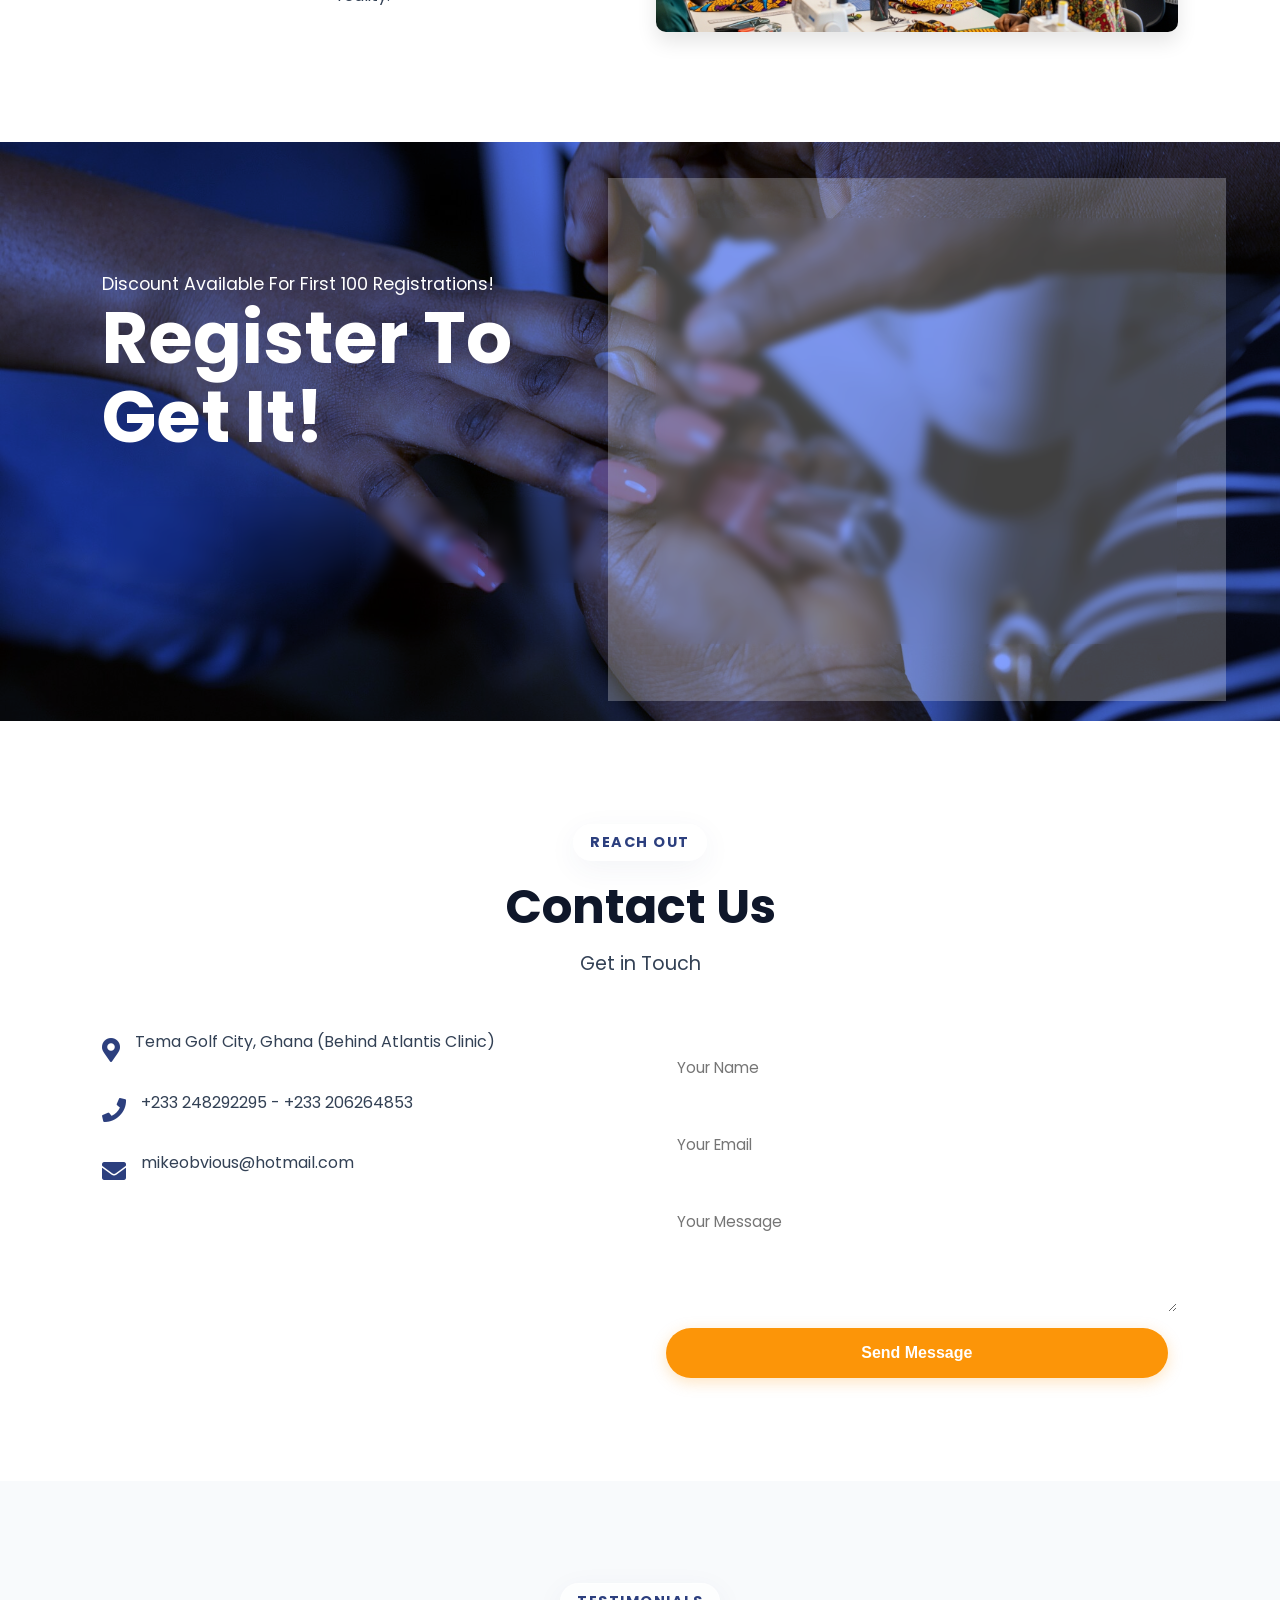
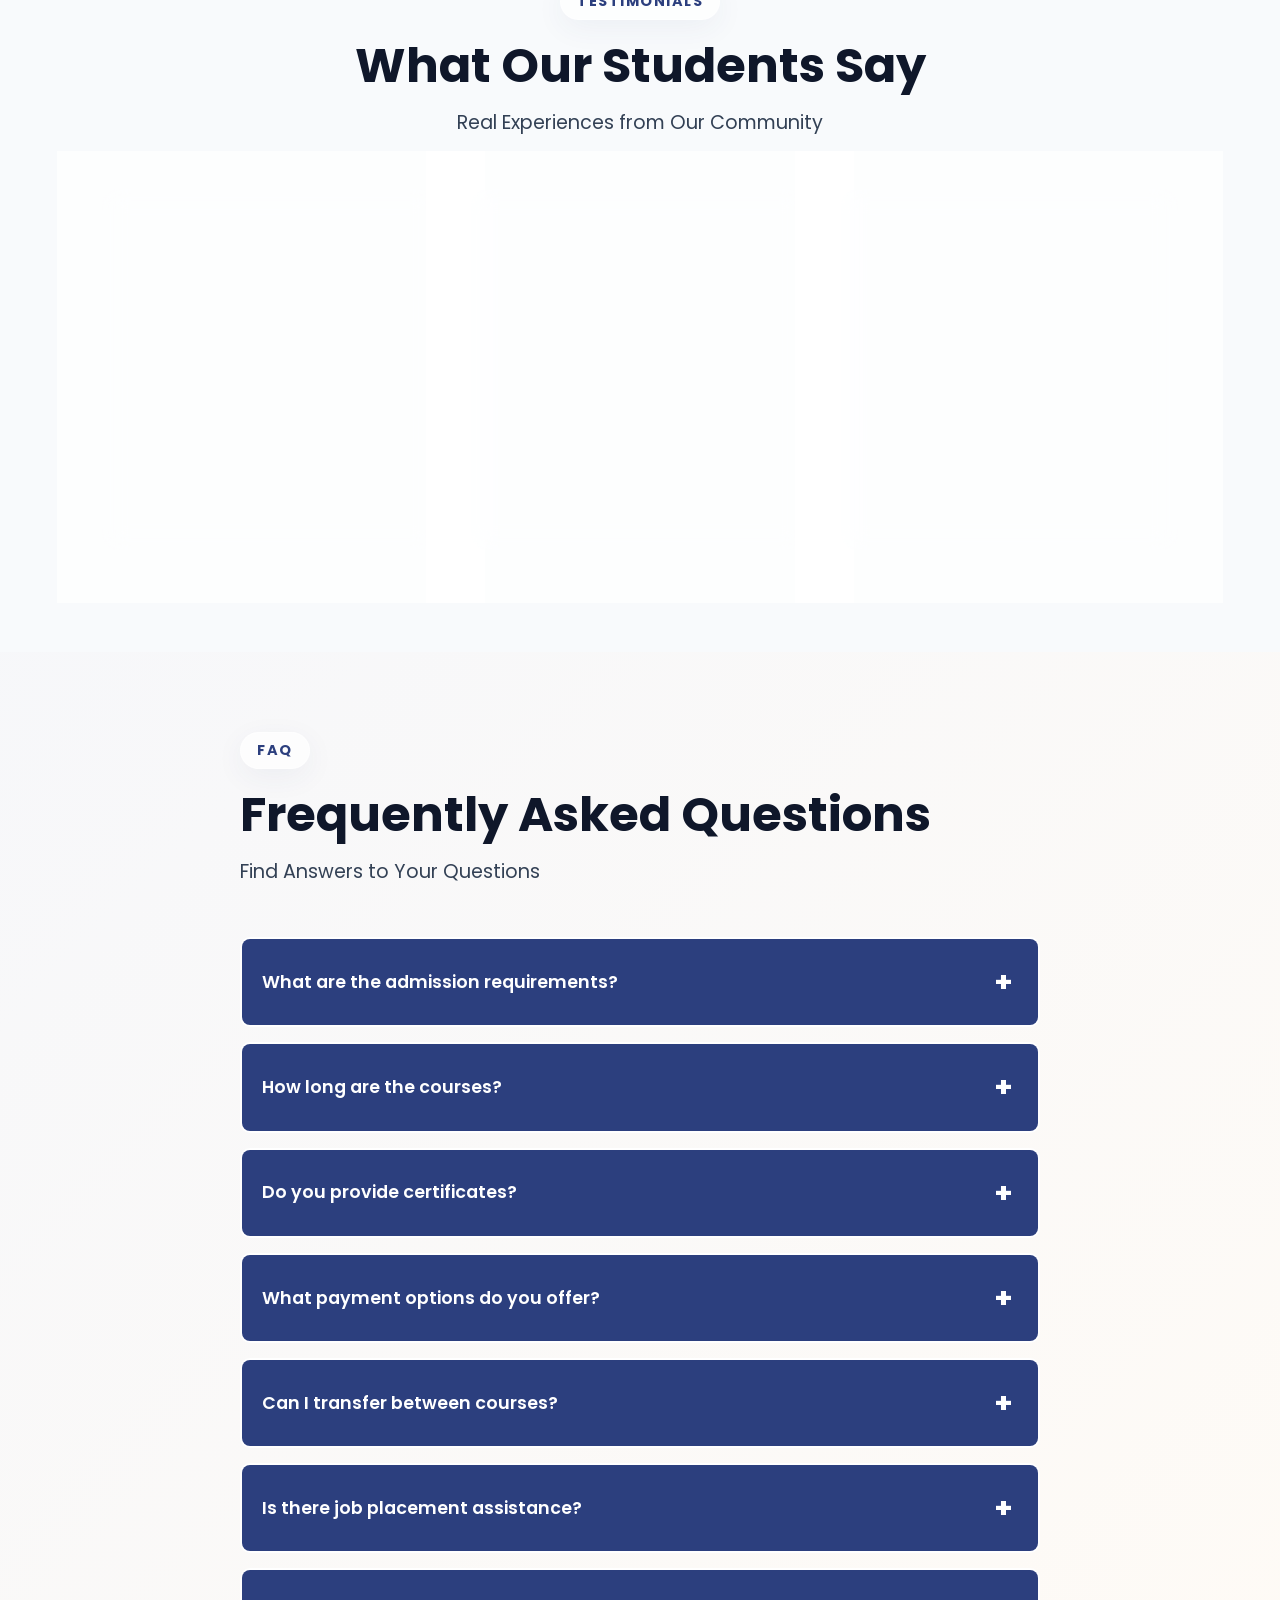
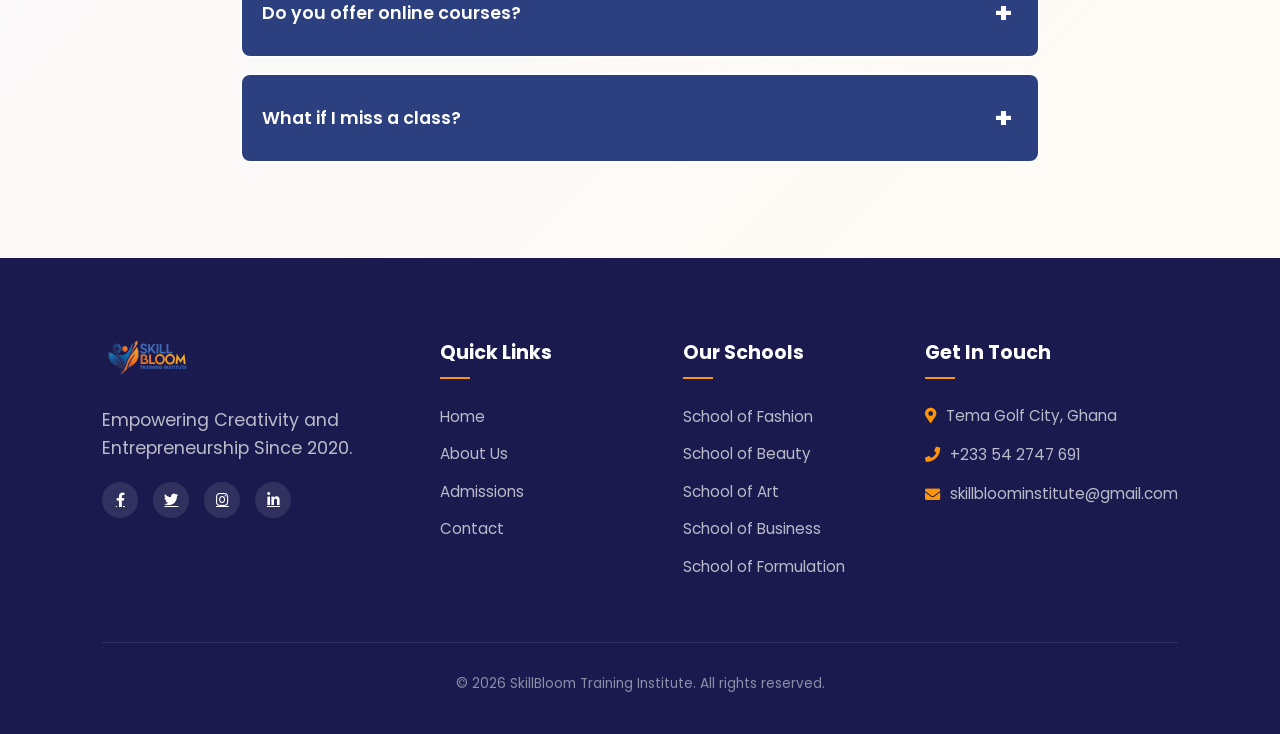
==== commit 0f03d435: "feat: implement reading progress bar, breadcrumb navigation, and Vercel cache configuration while op" ====
--- a/index.html
+++ b/index.html
@@ -89,8 +89,11 @@
     </section>
 
     <section id="levels">
-      <h1>Course Levels</h1>
-      <p>Start Your Creative Journey Today</p>
+      <div class="section-header">
+        <span class="section-tag">Our Programs</span>
+        <h1>Course Levels</h1>
+        <p>Start Your Creative Journey Today</p>
+      </div>
       <div class="fea-base">
         <div class="fea-box">
           <i class="fas fa-battery-quarter"></i>
@@ -124,8 +127,11 @@
     </section>
 
     <section id="schools">
-      <h1>Schools Categories</h1>
-      <p>Discover Your Passion with Our Diverse School Categories</p>
+      <div class="section-header">
+        <span class="section-tag">Our Schools</span>
+        <h1>Schools Categories</h1>
+        <p>Discover Your Passion with Our Diverse School Categories</p>
+      </div>
       <div class="schools-box">
         <div class="school-card">
           <div class="schools">
@@ -196,8 +202,11 @@
     </section>
 
     <section id="about">
-      <h1>About Us</h1>
-      <p>Empowering Creativity and Entrepreneurship</p>
+      <div class="section-header">
+        <span class="section-tag">Who We Are</span>
+        <h1>About Us</h1>
+        <p>Empowering Creativity and Entrepreneurship</p>
+      </div>
       <div class="about-content">
         <div class="about-text">
           <p>
@@ -259,8 +268,11 @@
     </section>
 
     <section id="contact">
-      <h1>Contact Us</h1>
-      <p>Get in Touch</p>
+      <div class="section-header">
+        <span class="section-tag">Reach Out</span>
+        <h1>Contact Us</h1>
+        <p>Get in Touch</p>
+      </div>
       <div class="contact-content">
         <div class="contact-info">
           <div class="info-item">
@@ -290,14 +302,21 @@
     </section>
 
     <section id="testimonials">
-      <h1>What Our Students Say</h1>
-      <p>Real Experiences from Our Community</p>
+      <div class="section-header">
+        <span class="section-tag">Testimonials</span>
+        <h1>What Our Students Say</h1>
+        <p>Real Experiences from Our Community</p>
+      </div>
       <div class="testimonials-container">
         <div class="testimonial">
+          <div class="quote-icon"><i class="fas fa-quote-left"></i></div>
           <p>
             "SkillBloom transformed my career in fashion design. The hands-on
             training and expert instructors made all the difference."
           </p>
+          <div class="stars">
+            <i class="fas fa-star"></i><i class="fas fa-star"></i><i class="fas fa-star"></i><i class="fas fa-star"></i><i class="fas fa-star"></i>
+          </div>
           <div class="client">
             <img src="img/back2.jpeg" alt="Client 1" />
             <div>
@@ -307,10 +326,14 @@
           </div>
         </div>
         <div class="testimonial">
+          <div class="quote-icon"><i class="fas fa-quote-left"></i></div>
           <p>
             "The beauty and cosmetology course was incredible. I gained
             practical skills that I use every day in my salon."
           </p>
+          <div class="stars">
+            <i class="fas fa-star"></i><i class="fas fa-star"></i><i class="fas fa-star"></i><i class="fas fa-star"></i><i class="fas fa-star"></i>
+          </div>
           <div class="client">
             <img src="img/back4.png" alt="Client 2" />
             <div>
@@ -320,10 +343,14 @@
           </div>
         </div>
         <div class="testimonial">
+          <div class="quote-icon"><i class="fas fa-quote-left"></i></div>
           <p>
             "From beginner to entrepreneur, SkillBloom's business management
             course equipped me with the knowledge to start my own venture."
           </p>
+          <div class="stars">
+            <i class="fas fa-star"></i><i class="fas fa-star"></i><i class="fas fa-star"></i><i class="fas fa-star"></i><i class="fas fa-star"></i>
+          </div>
           <div class="client">
             <img src="img/back5.jpeg" alt="Client 3" />
             <div>
@@ -336,8 +363,11 @@
     </section>
 
     <section id="faq">
-      <h1>Frequently Asked Questions</h1>
-      <p>Find Answers to Your Questions</p>
+      <div class="section-header">
+        <span class="section-tag">FAQ</span>
+        <h1>Frequently Asked Questions</h1>
+        <p>Find Answers to Your Questions</p>
+      </div>
       <div class="faq-container">
         <div class="faq-item">
           <div class="faq-question">
--- a/style.css
+++ b/style.css
@@ -329,10 +329,22 @@
     max-width: 900px;
 }
 
+@keyframes heroSlideUp {
+    from {
+        opacity: 0;
+        transform: translateY(40px);
+    }
+    to {
+        opacity: 1;
+        transform: translateY(0);
+    }
+}
+
 #home h1 {
     color: var(--white);
     margin-bottom: 25px;
     letter-spacing: -1px;
+    animation: heroSlideUp 1s cubic-bezier(0.16, 1, 0.3, 1) 0.2s both;
 }
 
 #home p {
@@ -341,9 +353,11 @@
     max-width: 700px;
     margin-left: auto;
     margin-right: auto;
+    animation: heroSlideUp 1s cubic-bezier(0.16, 1, 0.3, 1) 0.5s both;
 }
 
 #home .btn {
+    animation: heroSlideUp 1s cubic-bezier(0.16, 1, 0.3, 1) 0.8s both;
     display: flex;
     justify-content: center;
     gap: 20px;
@@ -382,11 +396,33 @@
     background: #e68600;
 }
 
+/* Section Wave Divider */
+.section-wave {
+    position: relative;
+}
+
+#home::after {
+    border-radius: 0;
+}
+
+.why-choose-us::before {
+    content: '';
+    position: absolute;
+    top: -40px;
+    left: 0;
+    width: 100%;
+    height: 40px;
+    background: var(--bg-color);
+    clip-path: ellipse(55% 100% at 50% 100%);
+    z-index: 5;
+}
+
 /* Why Choose Us Section */
 .why-choose-us {
     padding: 100px 8vw;
     background: var(--bg-color);
     text-align: center;
+    position: relative;
 }
 
 .section-header {
@@ -558,6 +594,25 @@
     text-align: left;
     transition: all 0.4s cubic-bezier(0.16, 1, 0.3, 1);
     border: 1px solid var(--glass-border);
+    position: relative;
+    counter-increment: step-counter;
+}
+
+.fea-box::before {
+    content: counter(step-counter, decimal-leading-zero);
+    position: absolute;
+    top: 20px;
+    right: 25px;
+    font-size: 3rem;
+    font-weight: 800;
+    color: var(--primary-color);
+    opacity: 0.07;
+    line-height: 1;
+    font-family: 'Outfit', sans-serif;
+}
+
+.fea-base {
+    counter-reset: step-counter;
 }
 
 .fea-box:hover {
@@ -567,9 +622,22 @@
 }
 
 .fea-box i {
-    font-size: 2rem;
+    font-size: 1.6rem;
     color: var(--secondary-color);
     margin-bottom: 25px;
+    display: flex;
+    align-items: center;
+    justify-content: center;
+    width: 56px;
+    height: 56px;
+    background: rgba(252, 149, 8, 0.1);
+    border-radius: 14px;
+    transition: all 0.3s ease;
+}
+
+.fea-box:hover i {
+    background: var(--secondary-color);
+    color: var(--white);
 }
 
 .fea-box h3 {
@@ -645,18 +713,25 @@
     font-size: 0.7rem;
     color: var(--white);
     background: var(--secondary-color);
-    padding: 4px 10px;
-    border-radius: 4px;
+    padding: 5px 14px;
+    border-radius: 50px;
     text-decoration: none;
     font-weight: 700;
     margin-top: 15px;
     text-transform: uppercase;
     letter-spacing: 0.5px;
     transition: all 0.3s ease;
+    animation: badgePulse 2.5s infinite;
+}
+
+@keyframes badgePulse {
+    0%, 100% { box-shadow: 0 0 0 0 rgba(252, 149, 8, 0.5); }
+    50% { box-shadow: 0 0 0 8px rgba(252, 149, 8, 0); }
 }
 
 #schools .schools .details .reg-badge:hover {
     background: var(--primary-color);
+    animation: none;
 }
 
 #schools .schools .details .school-title-link {
@@ -857,30 +932,46 @@
 #contact .contact-form input,
 #contact .contact-form textarea {
     margin: 10px 0;
-    padding: 15px;
+    padding: 16px 20px;
     background: var(--card-bg);
     color: var(--text-dark);
-    border: 1px solid var(--primary-color);
-    border-radius: 5px;
+    border: 1px solid var(--glass-border);
+    border-radius: 12px;
     outline: none;
     font-family: 'Poppins', sans-serif;
+    font-size: 0.95rem;
+    transition: all 0.3s ease;
+}
+
+#contact .contact-form input:focus,
+#contact .contact-form textarea:focus {
+    border-color: var(--primary-color);
+    box-shadow: 0 0 0 4px rgba(44, 63, 126, 0.1);
 }
 
 #contact .contact-form textarea {
     resize: vertical;
-    min-height: 100px;
+    min-height: 120px;
 }
 
 #contact .contact-form button {
-    padding: 15px;
+    padding: 16px;
     background: var(--secondary-color);
     color: var(--white);
     border: none;
-    border-radius: 5px;
+    border-radius: 50px;
     font-size: 1rem;
     font-weight: 600;
     cursor: pointer;
-    transition: 0.3s ease;
+    transition: all 0.4s cubic-bezier(0.16, 1, 0.3, 1);
+    box-shadow: 0 4px 15px rgba(252, 149, 8, 0.25);
+    margin-top: 5px;
+}
+
+#contact .contact-form button:hover {
+    background: var(--primary-color);
+    transform: translateY(-3px);
+    box-shadow: 0 8px 25px rgba(44, 63, 126, 0.3);
 }
 
 
@@ -902,10 +993,12 @@
     backdrop-filter: blur(12px);
     -webkit-backdrop-filter: blur(12px);
     border: 1px solid var(--glass-border);
-    padding: 30px;
+    padding: 35px 30px 30px;
     border-radius: 16px;
     box-shadow: var(--shadow-soft);
     transition: transform 0.4s cubic-bezier(0.16, 1, 0.3, 1), box-shadow 0.4s cubic-bezier(0.16, 1, 0.3, 1);
+    position: relative;
+    border-left: 4px solid var(--secondary-color);
 }
 
 #testimonials .testimonial:hover {
@@ -914,10 +1007,30 @@
     border-color: var(--secondary-color);
 }
 
+#testimonials .testimonial .quote-icon {
+    font-size: 2rem;
+    color: var(--secondary-color);
+    opacity: 0.3;
+    margin-bottom: 10px;
+    line-height: 1;
+}
+
 #testimonials .testimonial p {
     font-style: italic;
-    margin-bottom: 20px;
+    margin-bottom: 15px;
     color: var(--text-light);
+    line-height: 1.7;
+    font-size: 1rem;
+}
+
+#testimonials .stars {
+    margin-bottom: 18px;
+}
+
+#testimonials .stars i {
+    color: #f5b731;
+    font-size: 0.9rem;
+    margin-right: 2px;
 }
 
 #testimonials .client {
@@ -931,6 +1044,7 @@
     border-radius: 50%;
     margin-right: 15px;
     object-fit: cover;
+    border: 3px solid var(--secondary-color);
 }
 
 #testimonials .client h6 {
@@ -945,22 +1059,8 @@
 
 /* FAQ Accordion Section */
 #faq {
-    padding: 60px 20px;
-    background: linear-gradient(135deg, rgba(33, 150, 243, 0.05) 0%, rgba(76, 175, 80, 0.05) 100%);
-}
-
-#faq h1 {
-    font-size: 2.5rem;
-    margin-bottom: 10px;
-    text-align: center;
-    color: var(--text-dark);
-}
-
-#faq > p {
-    text-align: center;
-    margin-bottom: 40px;
-    color: var(--text-light);
-    font-size: 1.1rem;
+    padding: 80px 8vw;
+    background: linear-gradient(135deg, rgba(44, 63, 126, 0.04) 0%, rgba(252, 149, 8, 0.04) 100%);
 }
 
 .faq-container {
@@ -2069,31 +2169,81 @@
     .hamburger {
         display: flex;
     }
-    
+
+    /* Drawer backdrop overlay */
+    .nav-overlay {
+        position: fixed;
+        top: 0;
+        left: 0;
+        width: 100%;
+        height: 100%;
+        background: rgba(0, 0, 0, 0.5);
+        backdrop-filter: blur(4px);
+        -webkit-backdrop-filter: blur(4px);
+        z-index: 998;
+        opacity: 0;
+        visibility: hidden;
+        transition: opacity 0.3s ease, visibility 0.3s ease;
+    }
+
+    .nav-overlay.active {
+        opacity: 1;
+        visibility: visible;
+    }
+
+    /* Navigation Drawer from the right */
     nav .navigation ul {
         position: fixed;
         top: 0;
-        left: -100%;
-        width: 100%;
+        right: -300px;
+        width: 280px;
         height: 100vh;
+        height: 100dvh;
         background: var(--bg-color);
         flex-direction: column;
-        justify-content: center;
-        align-items: center;
-        transition: 0.3s;
+        justify-content: flex-start;
+        align-items: flex-start;
+        padding: 100px 30px 40px;
+        transition: right 0.35s cubic-bezier(0.16, 1, 0.3, 1);
         z-index: 999;
+        box-shadow: -8px 0 30px rgba(0, 0, 0, 0.15);
+        overflow-y: auto;
     }
     
     nav .navigation ul.active {
-        left: 0;
+        right: 0;
     }
     
     nav .navigation ul li {
-        margin: 20px 0;
+        margin: 0;
+        width: 100%;
     }
     
     nav .navigation ul li a {
-        font-size: 1.2rem;
+        font-size: 1.05rem;
+        display: block;
+        padding: 14px 0;
+        border-bottom: 1px solid var(--glass-border);
+        width: 100%;
+    }
+
+    nav .navigation ul li:last-child a {
+        border-bottom: none;
+        text-align: center;
+        margin-top: 15px;
+    }
+
+    /* Hamburger X animation */
+    .hamburger.active span:nth-child(1) {
+        transform: rotate(45deg) translate(5px, 5px);
+    }
+
+    .hamburger.active span:nth-child(2) {
+        opacity: 0;
+    }
+
+    .hamburger.active span:nth-child(3) {
+        transform: rotate(-45deg) translate(7px, -6px);
     }
     
     #home h1 {
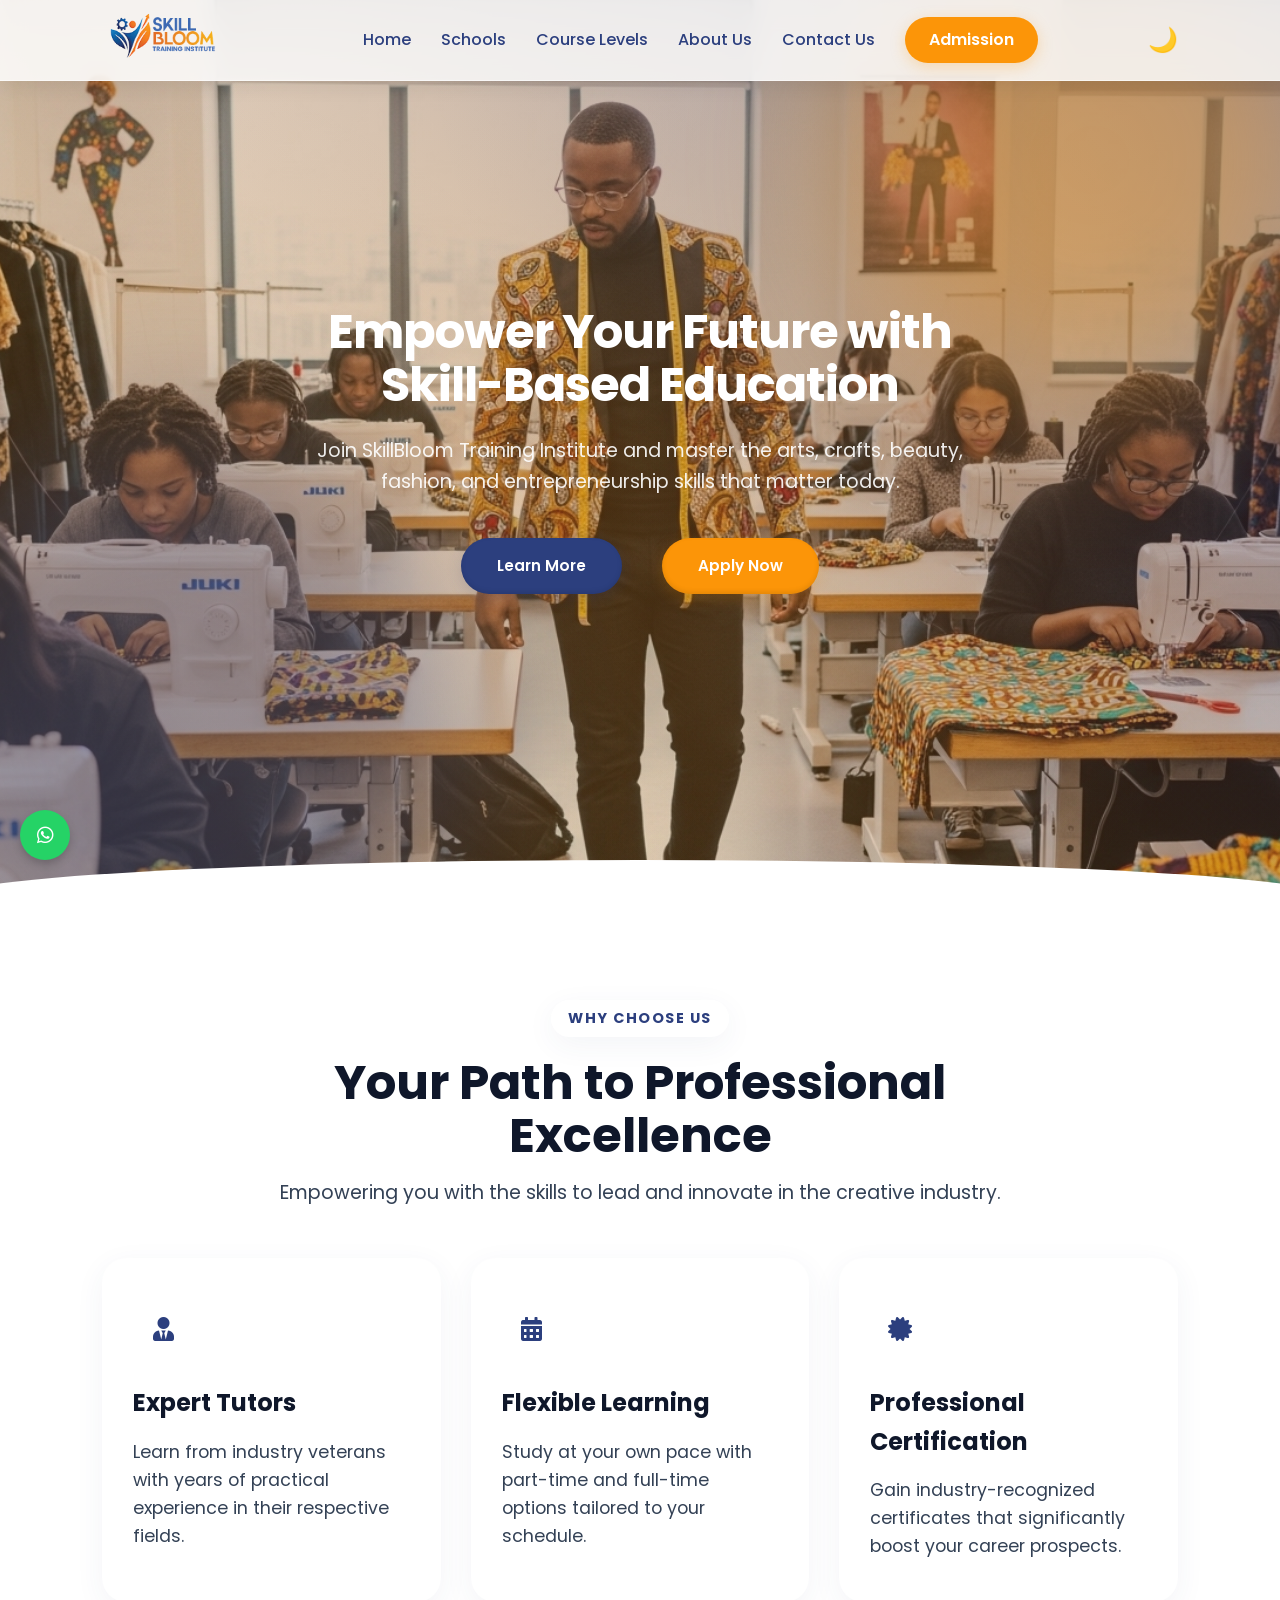
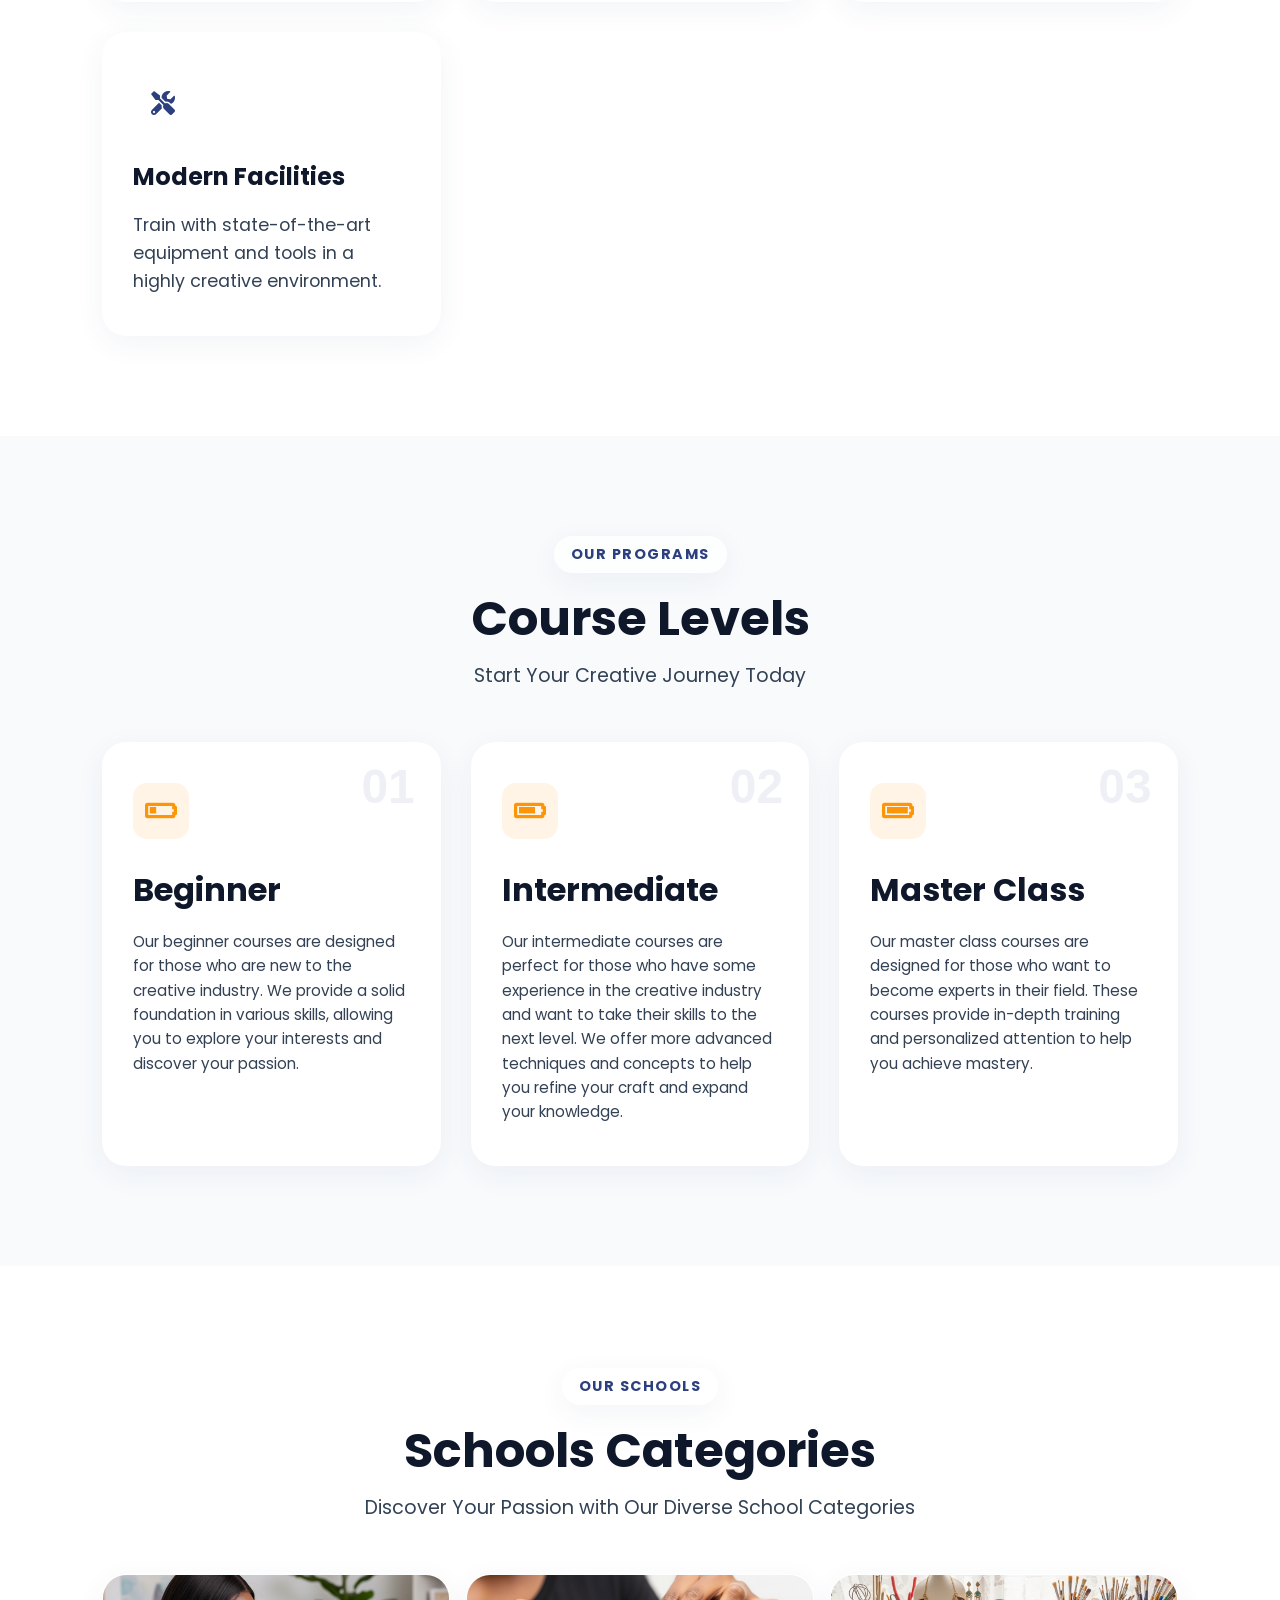
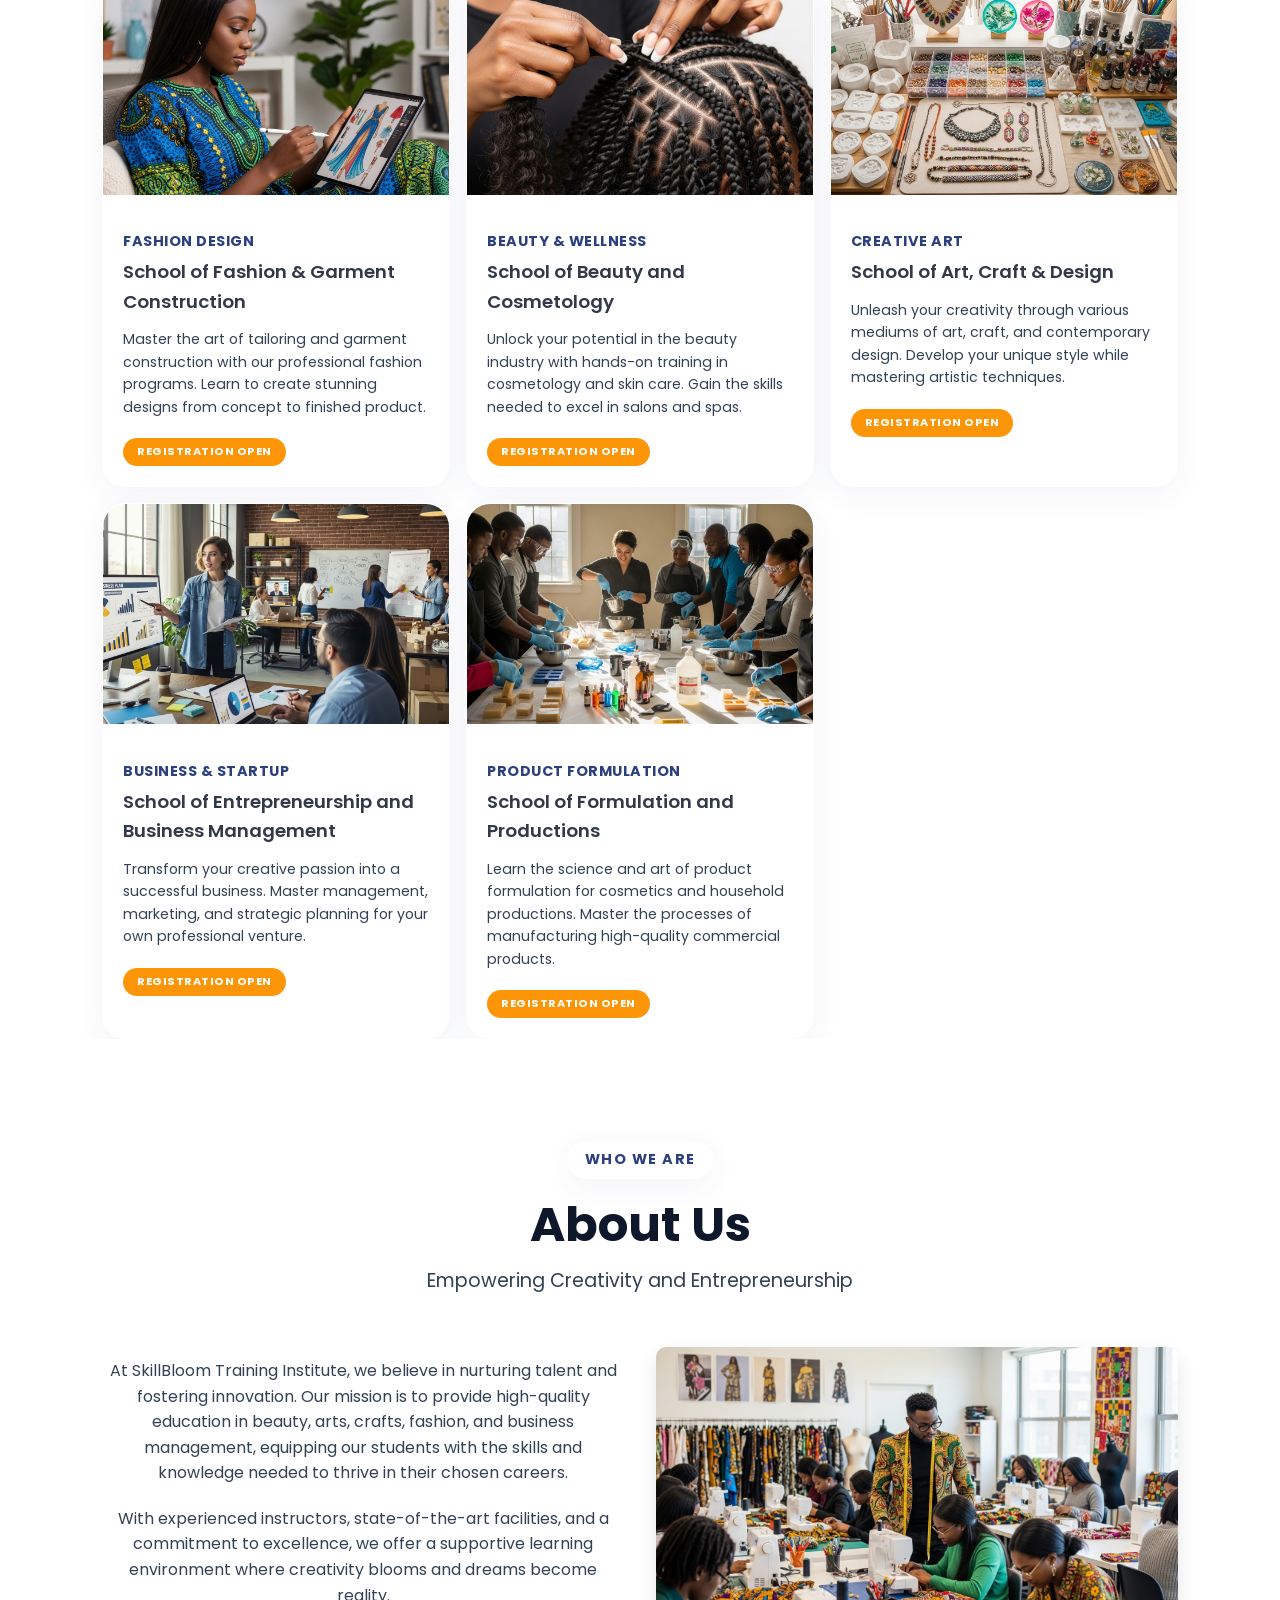
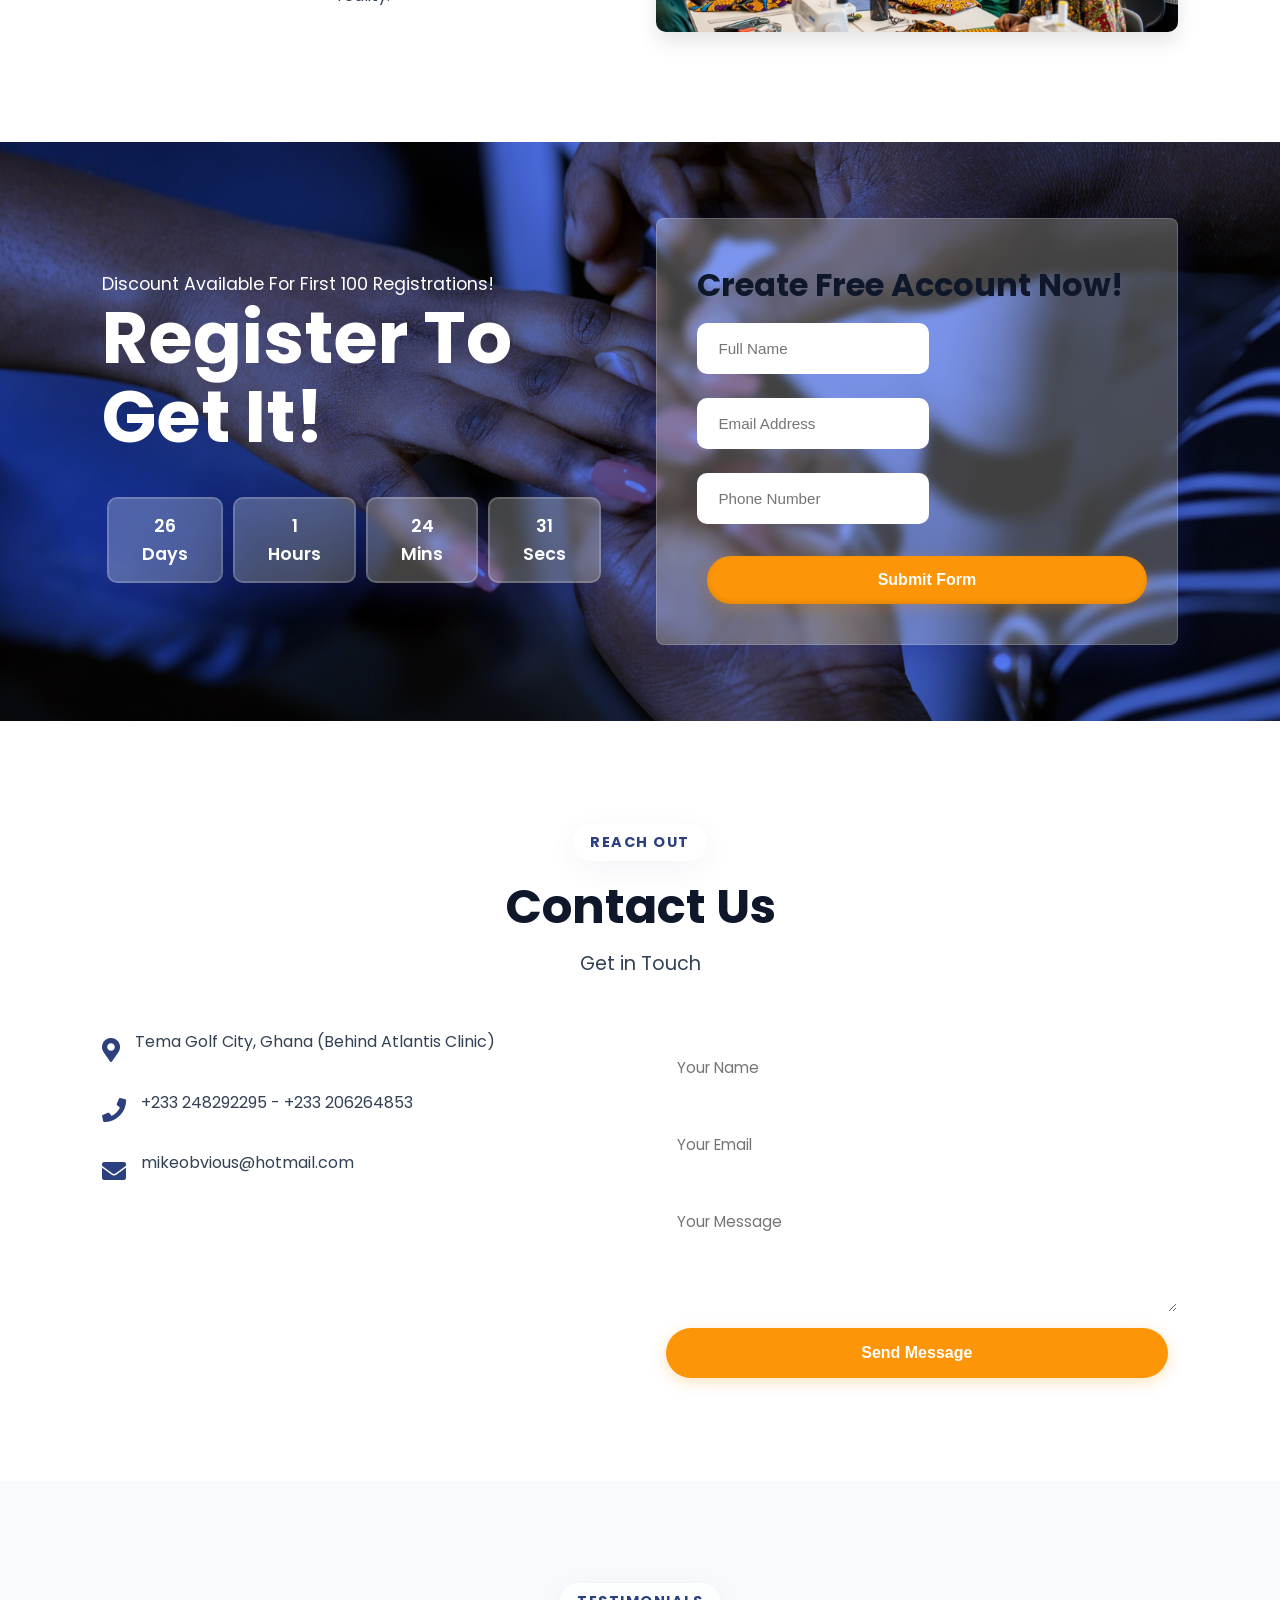
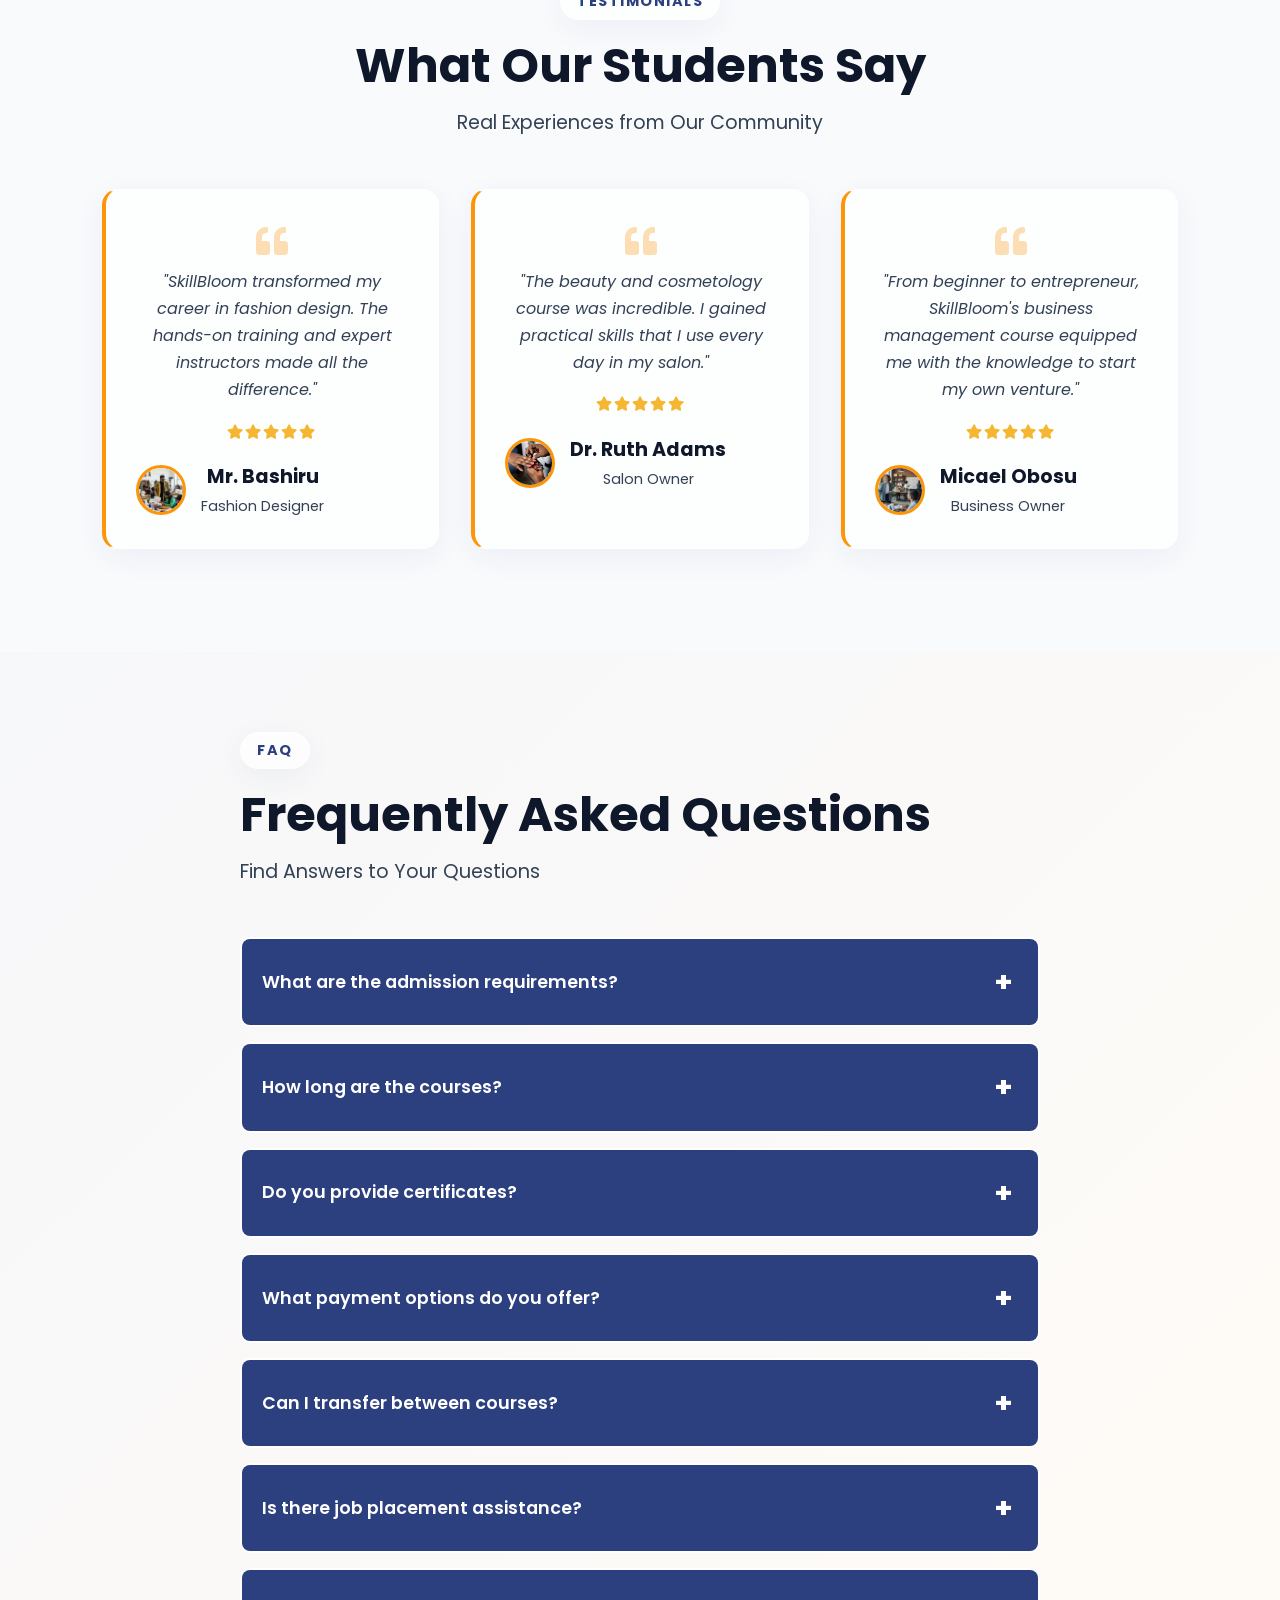
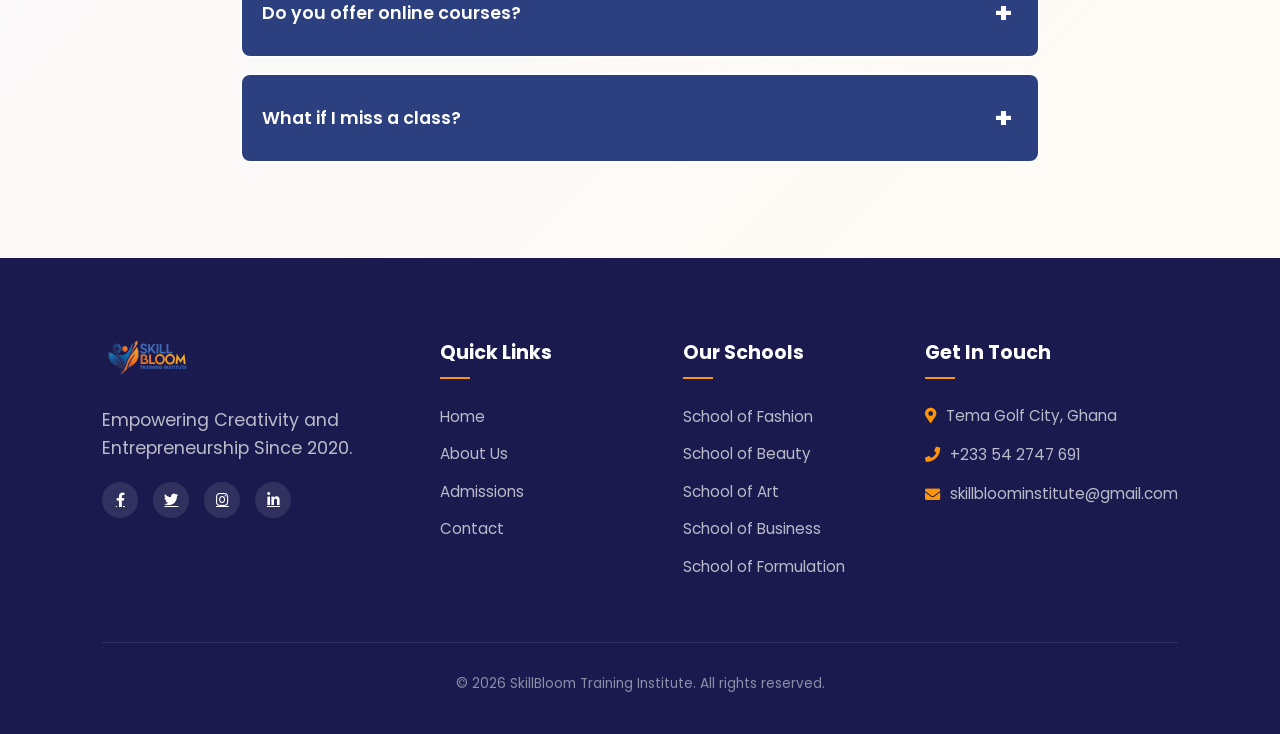
==== commit 95615314: "Add premium preloader screen across all pages" ====
--- a/index.html
+++ b/index.html
@@ -21,6 +21,12 @@
     <link rel="stylesheet" href="style.css" />
   </head>
   <body>
+    <!-- Preloader -->
+    <div id="preloader">
+      <div class="loader-logo">SkillBloom</div>
+      <div class="loader-bar"></div>
+    </div>
+
     <nav>
       <a href="index.html"><img src="img/Logo2.png" alt="" /></a>
       <div class="navigation">
--- a/style.css
+++ b/style.css
@@ -2299,3 +2299,67 @@
         font-size: 16px !important; /* Prevents iOS auto-zoom */
     }
 }
+
+/* ==============================================================
+   PREMIUM PRELOADER
+   ============================================================== */
+#preloader {
+    position: fixed;
+    top: 0;
+    left: 0;
+    width: 100%;
+    height: 100%;
+    background: var(--bg-color);
+    z-index: 9999;
+    display: flex;
+    flex-direction: column;
+    justify-content: center;
+    align-items: center;
+    transition: opacity 0.6s ease, visibility 0.6s ease;
+}
+
+#preloader.hide {
+    opacity: 0;
+    visibility: hidden;
+}
+
+.loader-logo {
+    font-size: 2.5rem;
+    font-weight: 800;
+    color: var(--primary-color);
+    margin-bottom: 20px;
+    letter-spacing: 2px;
+    animation: pulseLogo 1.5s infinite;
+}
+
+.loader-bar {
+    width: 200px;
+    height: 4px;
+    background: rgba(44, 63, 126, 0.2);
+    border-radius: 4px;
+    overflow: hidden;
+    position: relative;
+}
+
+.loader-bar::after {
+    content: '';
+    position: absolute;
+    top: 0;
+    left: -50%;
+    width: 50%;
+    height: 100%;
+    background: var(--secondary-color);
+    border-radius: 4px;
+    animation: loadingBar 1.5s infinite ease-in-out;
+}
+
+@keyframes pulseLogo {
+    0% { transform: scale(1); opacity: 0.8; }
+    50% { transform: scale(1.05); opacity: 1; }
+    100% { transform: scale(1); opacity: 0.8; }
+}
+
+@keyframes loadingBar {
+    0% { left: -50%; }
+    100% { left: 100%; }
+}
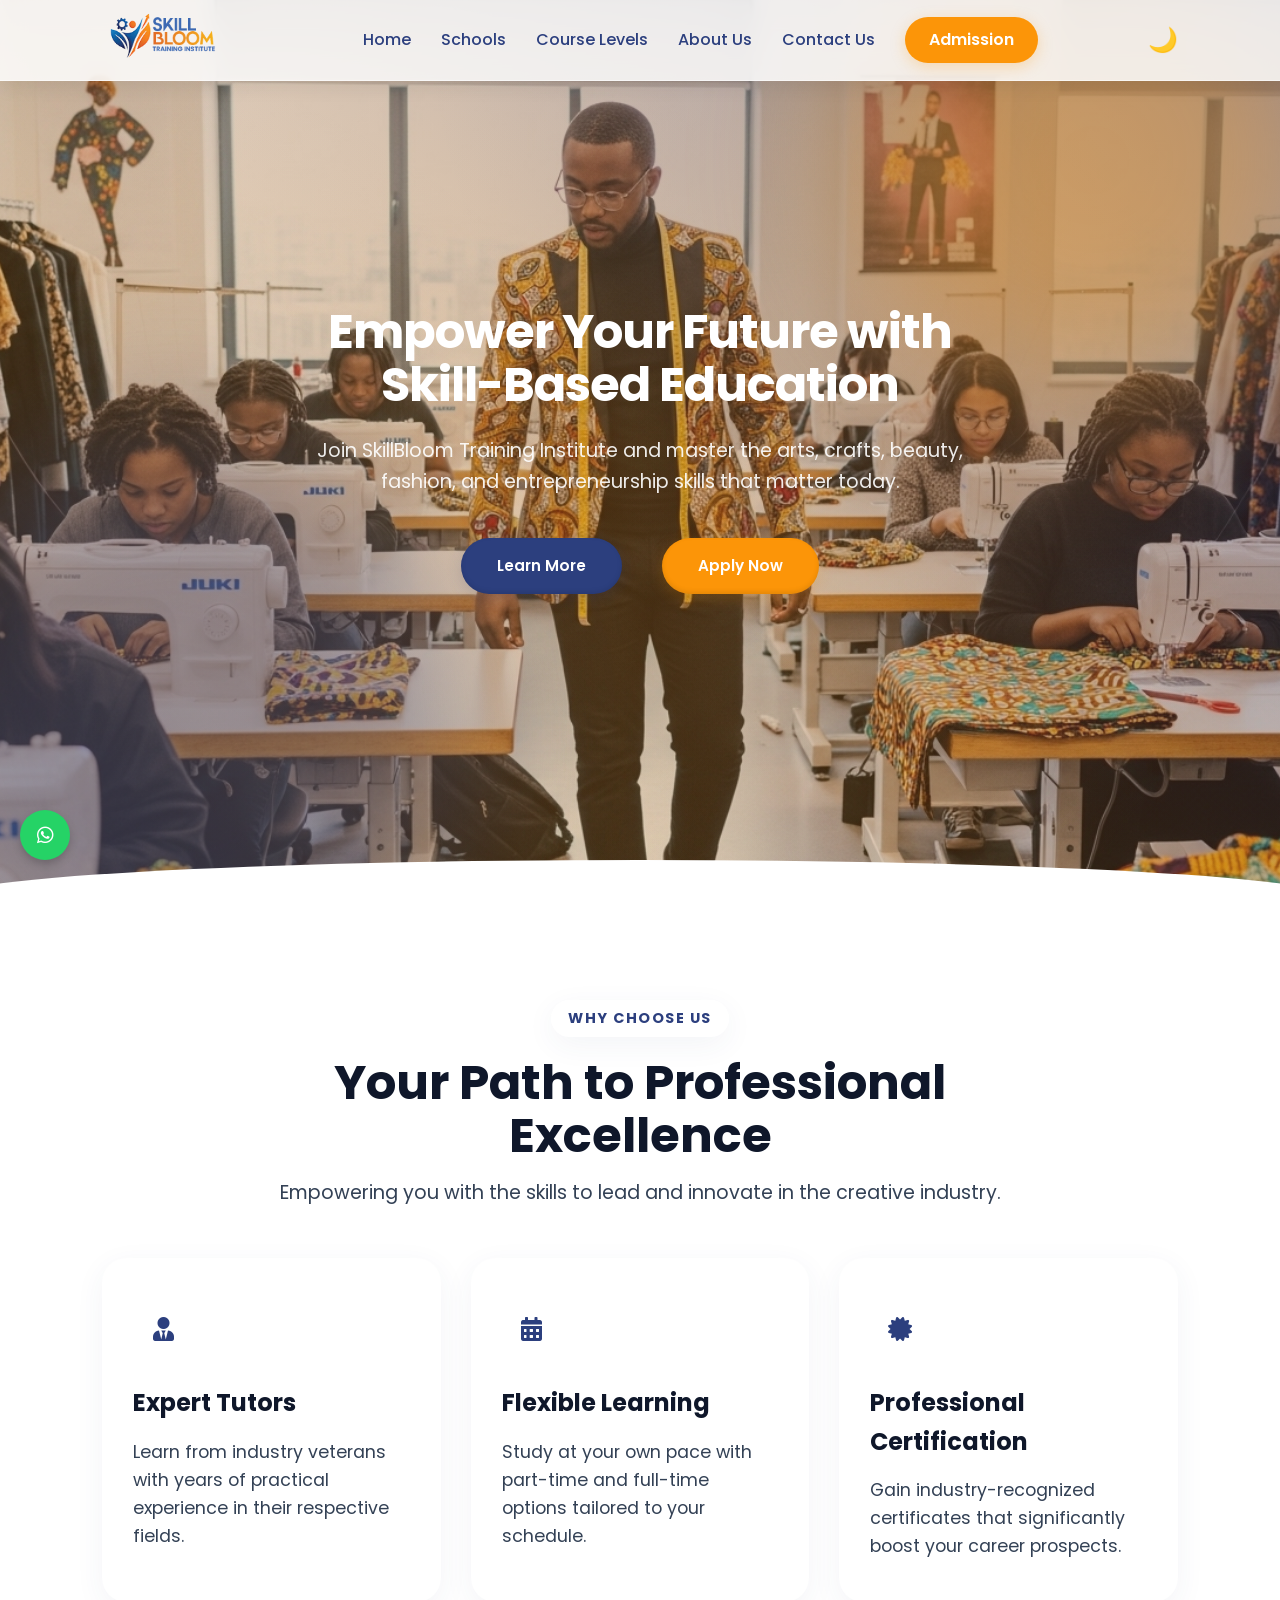
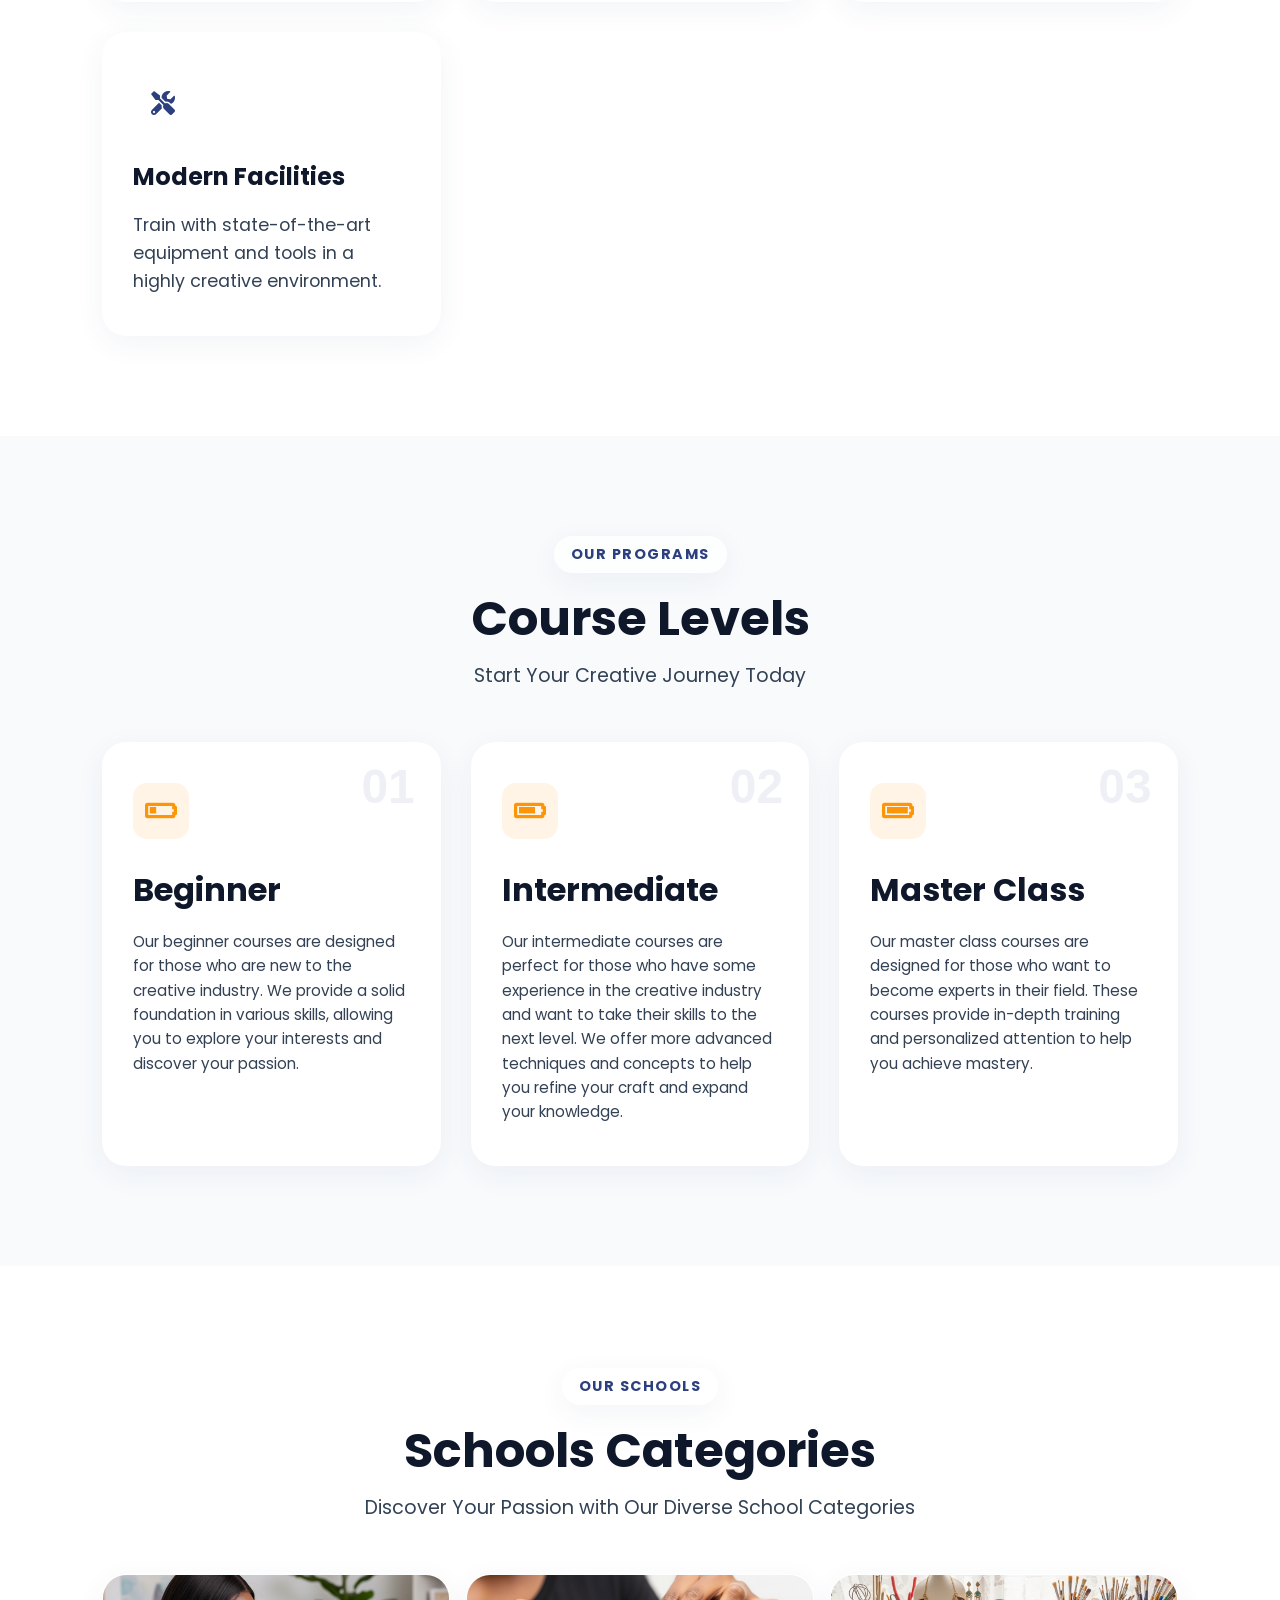
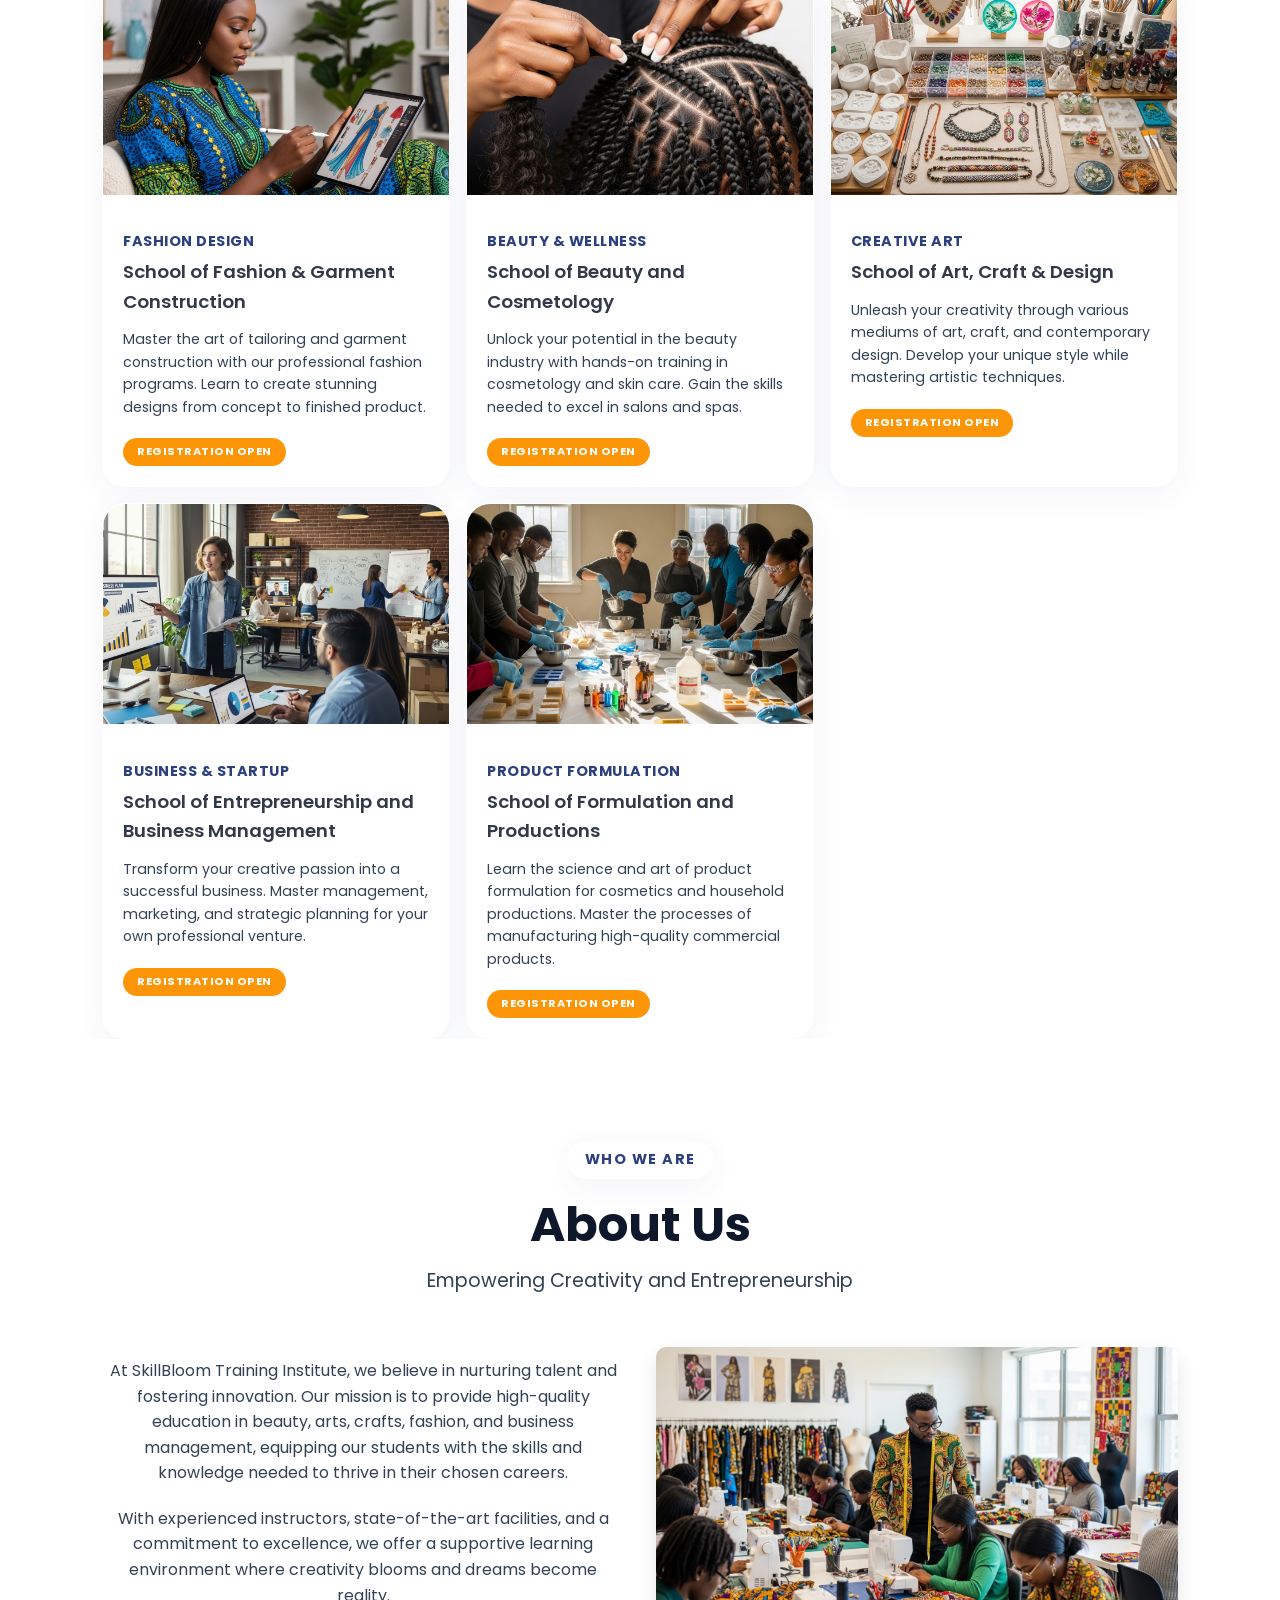
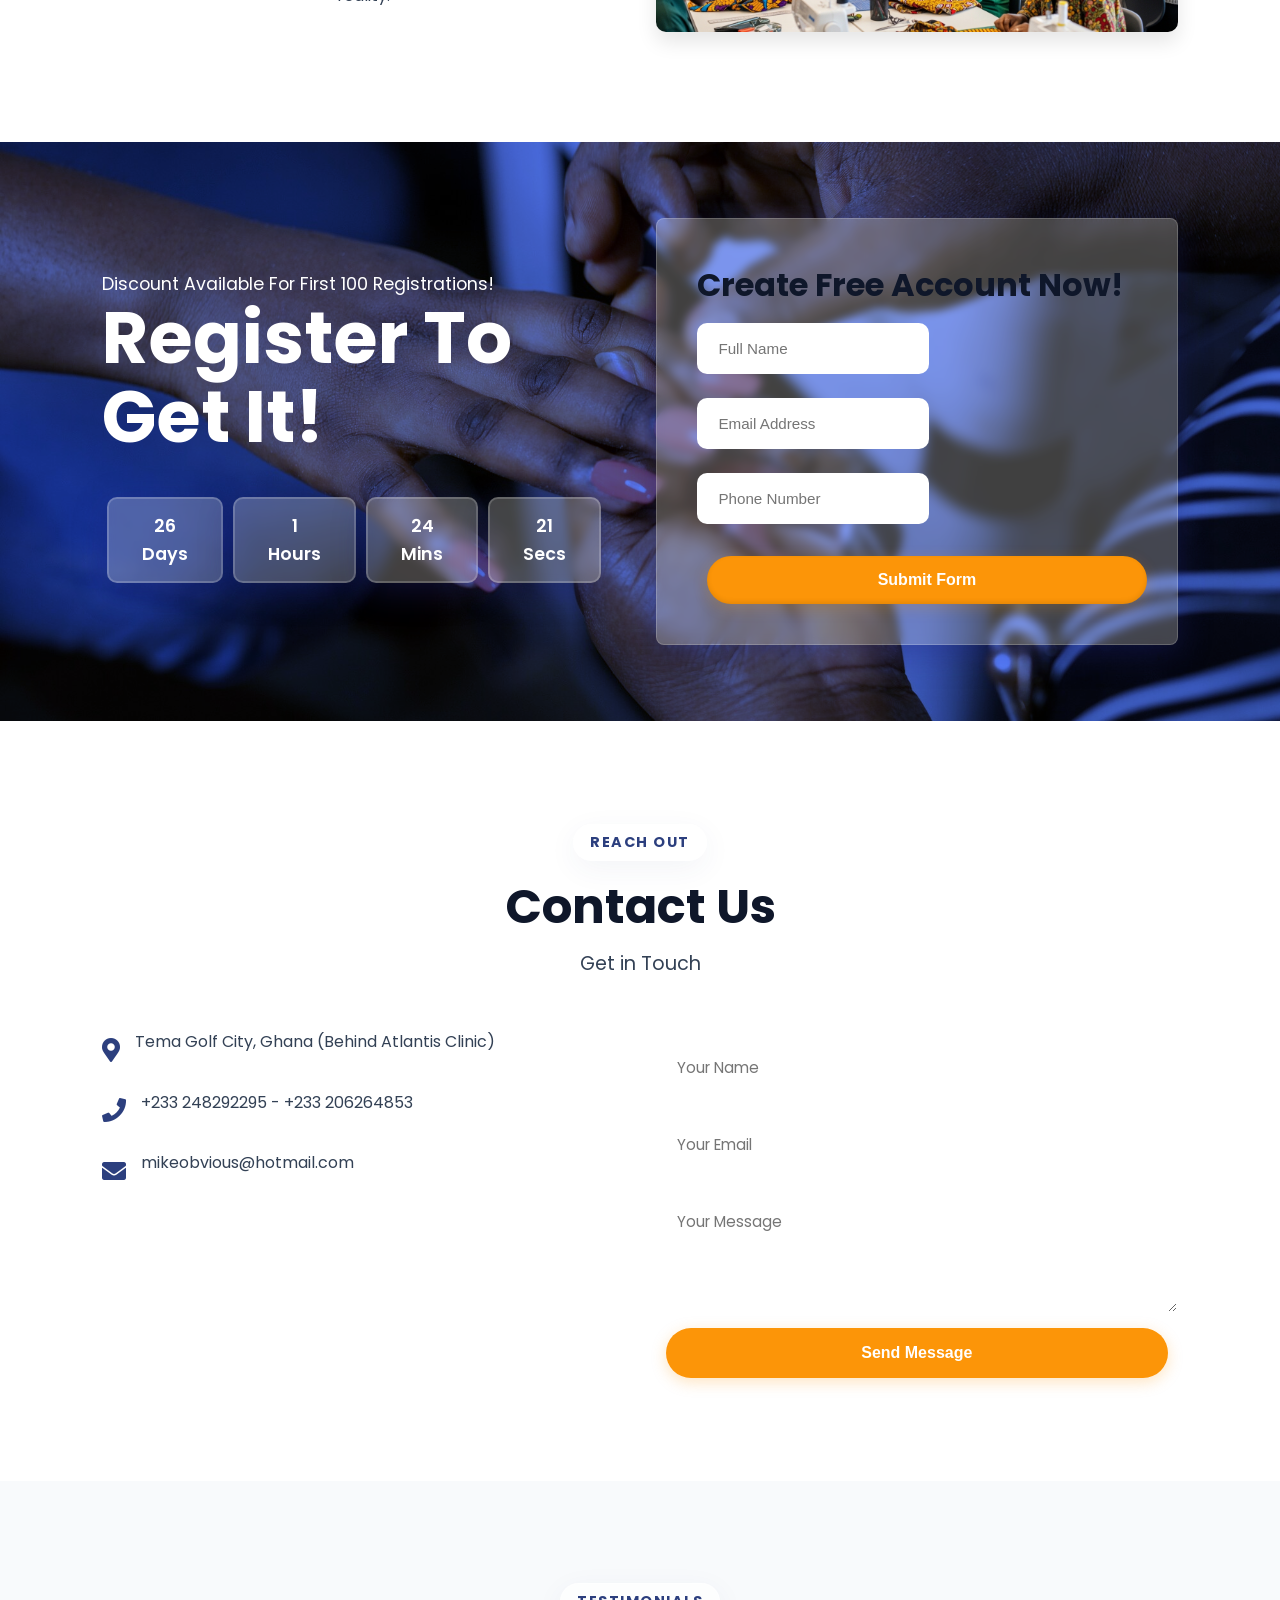
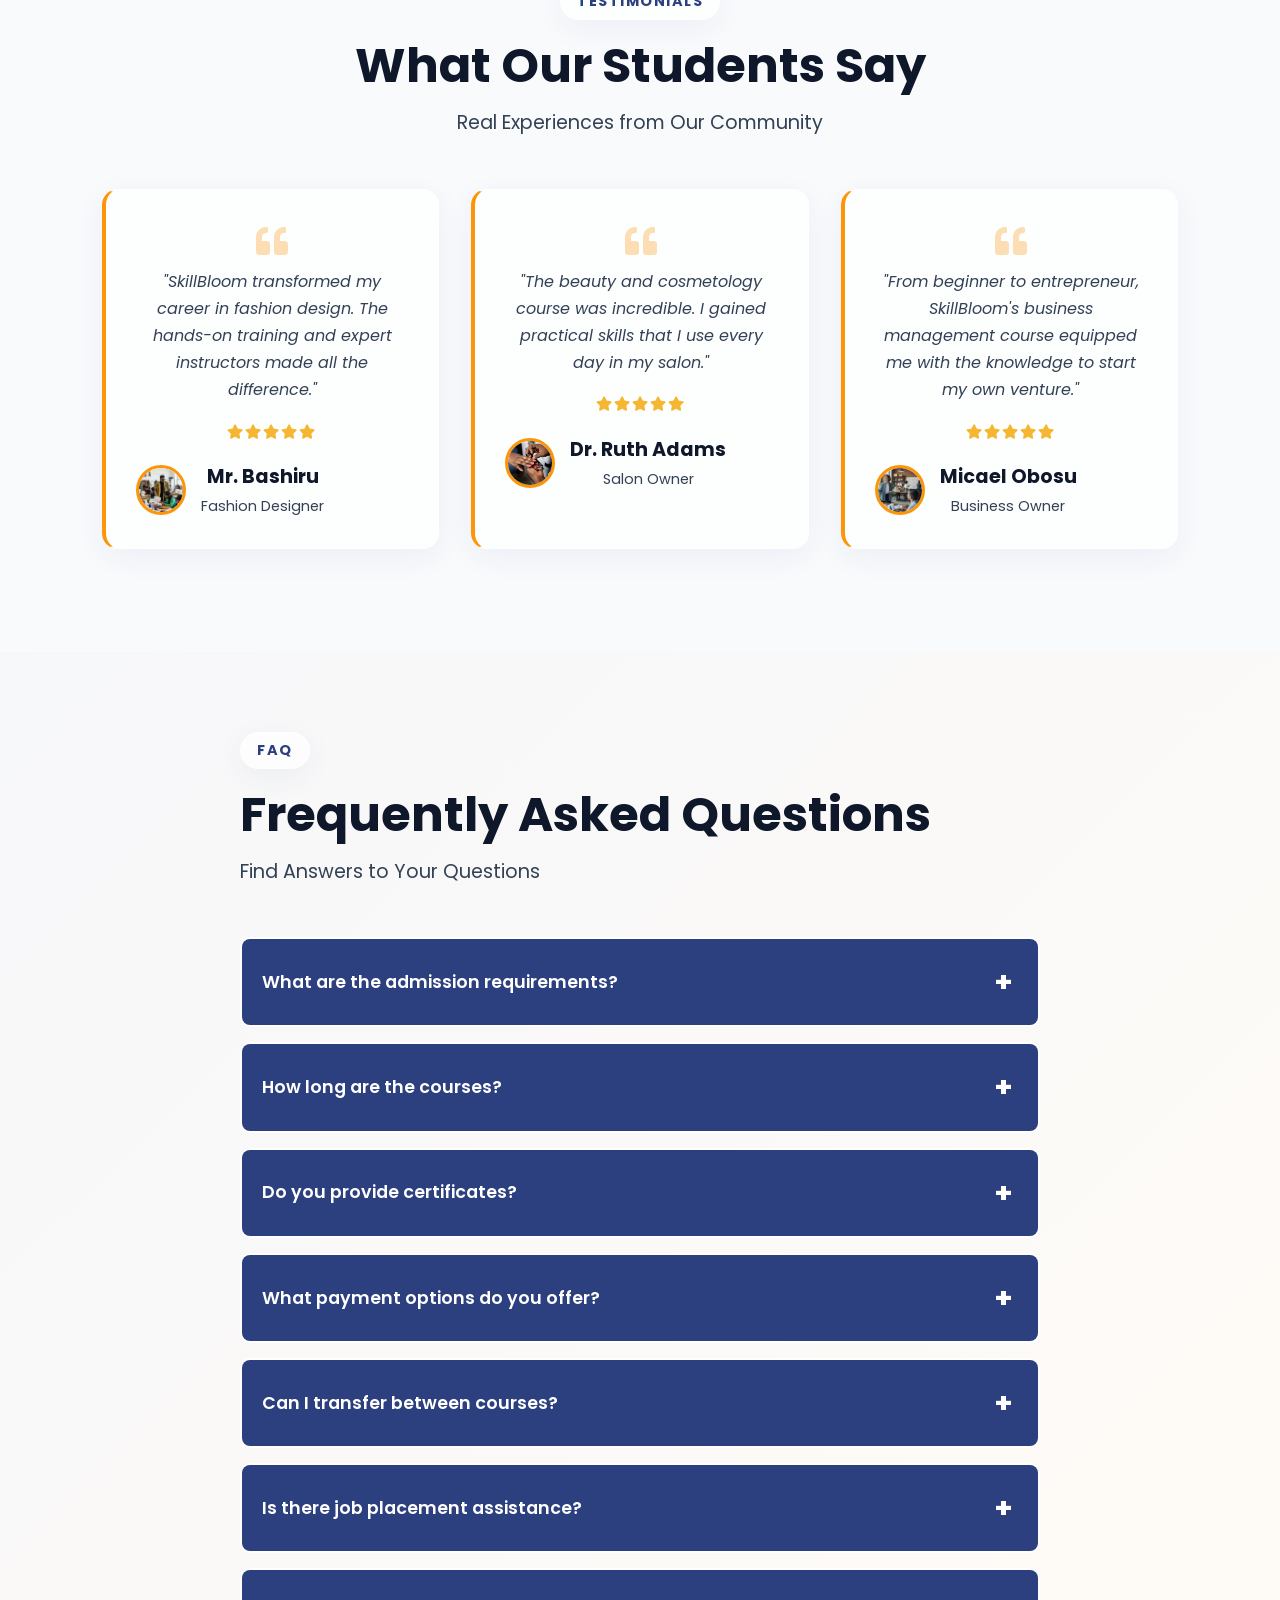
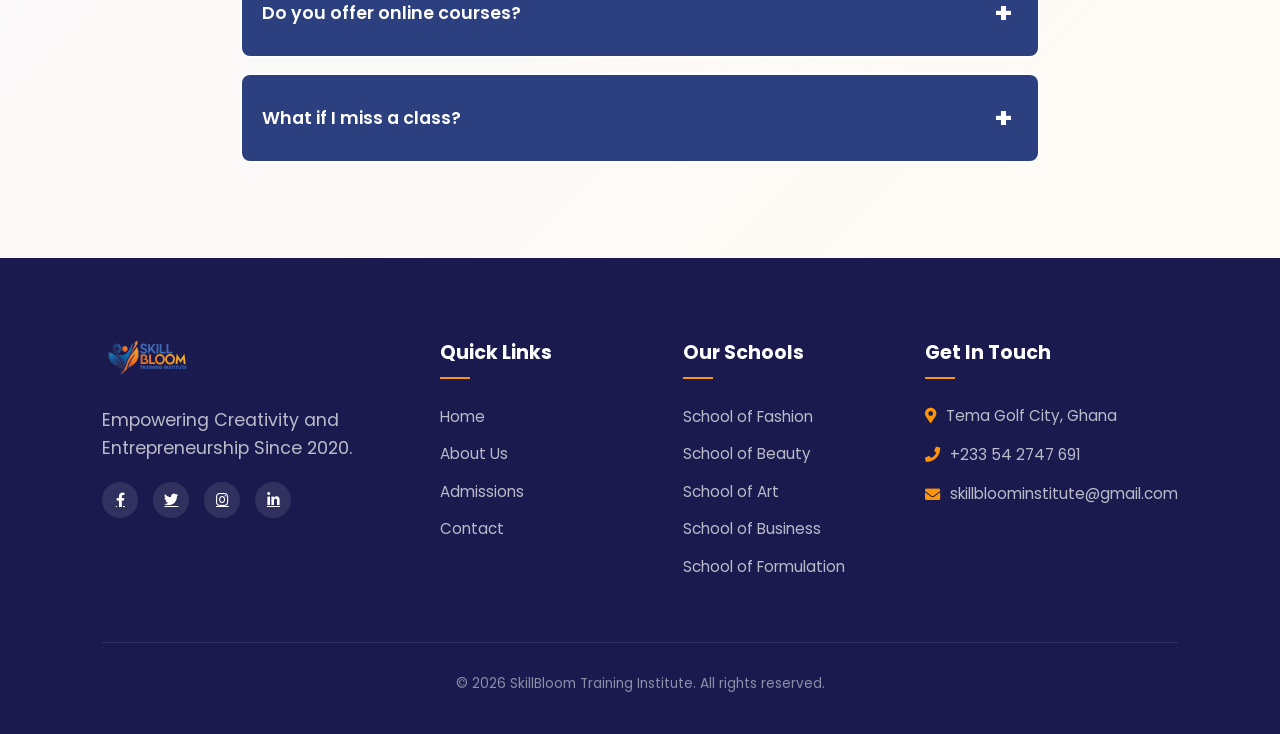
==== commit 623d614a: "Revert "Add premium preloader screen across all pages" This reverts commit 95615314e121049fff0e6b889" ====
--- a/index.html
+++ b/index.html
@@ -21,12 +21,6 @@
     <link rel="stylesheet" href="style.css" />
   </head>
   <body>
-    <!-- Preloader -->
-    <div id="preloader">
-      <div class="loader-logo">SkillBloom</div>
-      <div class="loader-bar"></div>
-    </div>
-
     <nav>
       <a href="index.html"><img src="img/Logo2.png" alt="" /></a>
       <div class="navigation">
--- a/style.css
+++ b/style.css
@@ -2299,67 +2299,3 @@
         font-size: 16px !important; /* Prevents iOS auto-zoom */
     }
 }
-
-/* ==============================================================
-   PREMIUM PRELOADER
-   ============================================================== */
-#preloader {
-    position: fixed;
-    top: 0;
-    left: 0;
-    width: 100%;
-    height: 100%;
-    background: var(--bg-color);
-    z-index: 9999;
-    display: flex;
-    flex-direction: column;
-    justify-content: center;
-    align-items: center;
-    transition: opacity 0.6s ease, visibility 0.6s ease;
-}
-
-#preloader.hide {
-    opacity: 0;
-    visibility: hidden;
-}
-
-.loader-logo {
-    font-size: 2.5rem;
-    font-weight: 800;
-    color: var(--primary-color);
-    margin-bottom: 20px;
-    letter-spacing: 2px;
-    animation: pulseLogo 1.5s infinite;
-}
-
-.loader-bar {
-    width: 200px;
-    height: 4px;
-    background: rgba(44, 63, 126, 0.2);
-    border-radius: 4px;
-    overflow: hidden;
-    position: relative;
-}
-
-.loader-bar::after {
-    content: '';
-    position: absolute;
-    top: 0;
-    left: -50%;
-    width: 50%;
-    height: 100%;
-    background: var(--secondary-color);
-    border-radius: 4px;
-    animation: loadingBar 1.5s infinite ease-in-out;
-}
-
-@keyframes pulseLogo {
-    0% { transform: scale(1); opacity: 0.8; }
-    50% { transform: scale(1.05); opacity: 1; }
-    100% { transform: scale(1); opacity: 0.8; }
-}
-
-@keyframes loadingBar {
-    0% { left: -50%; }
-    100% { left: 100%; }
-}
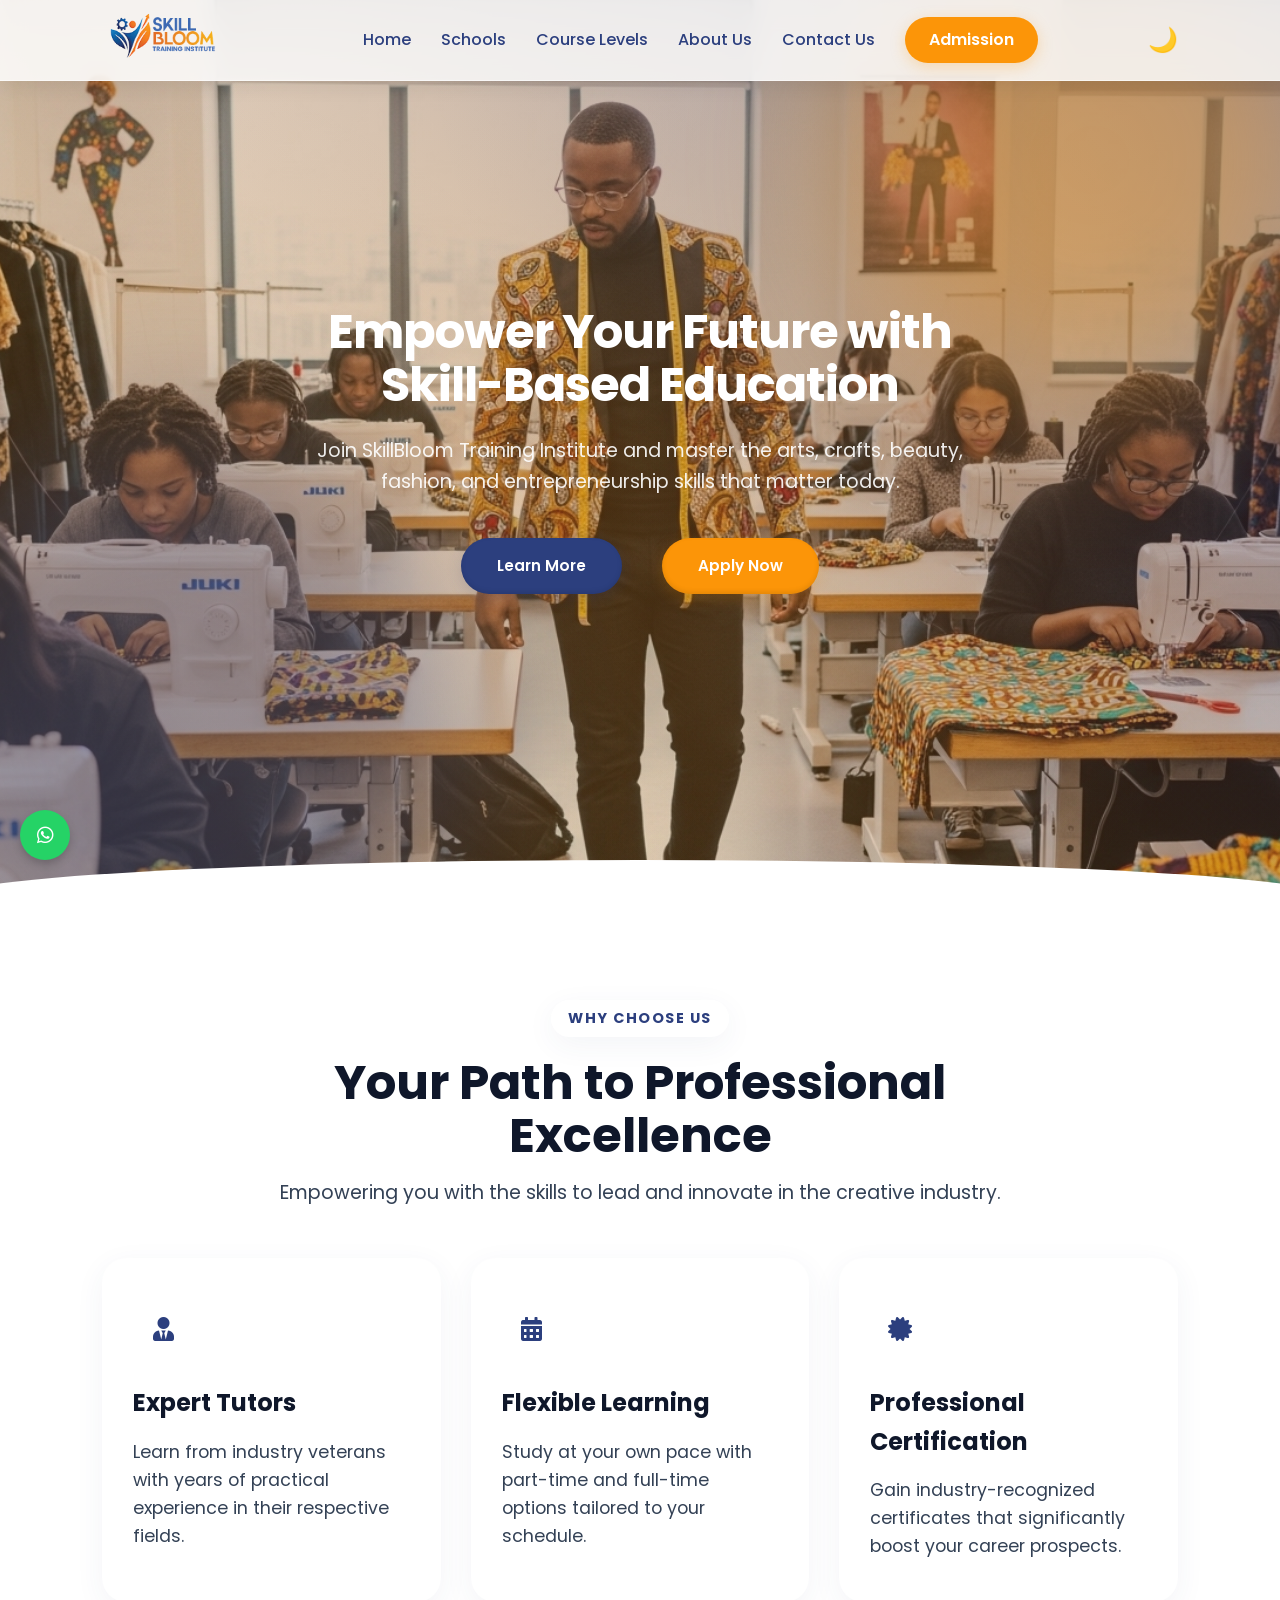
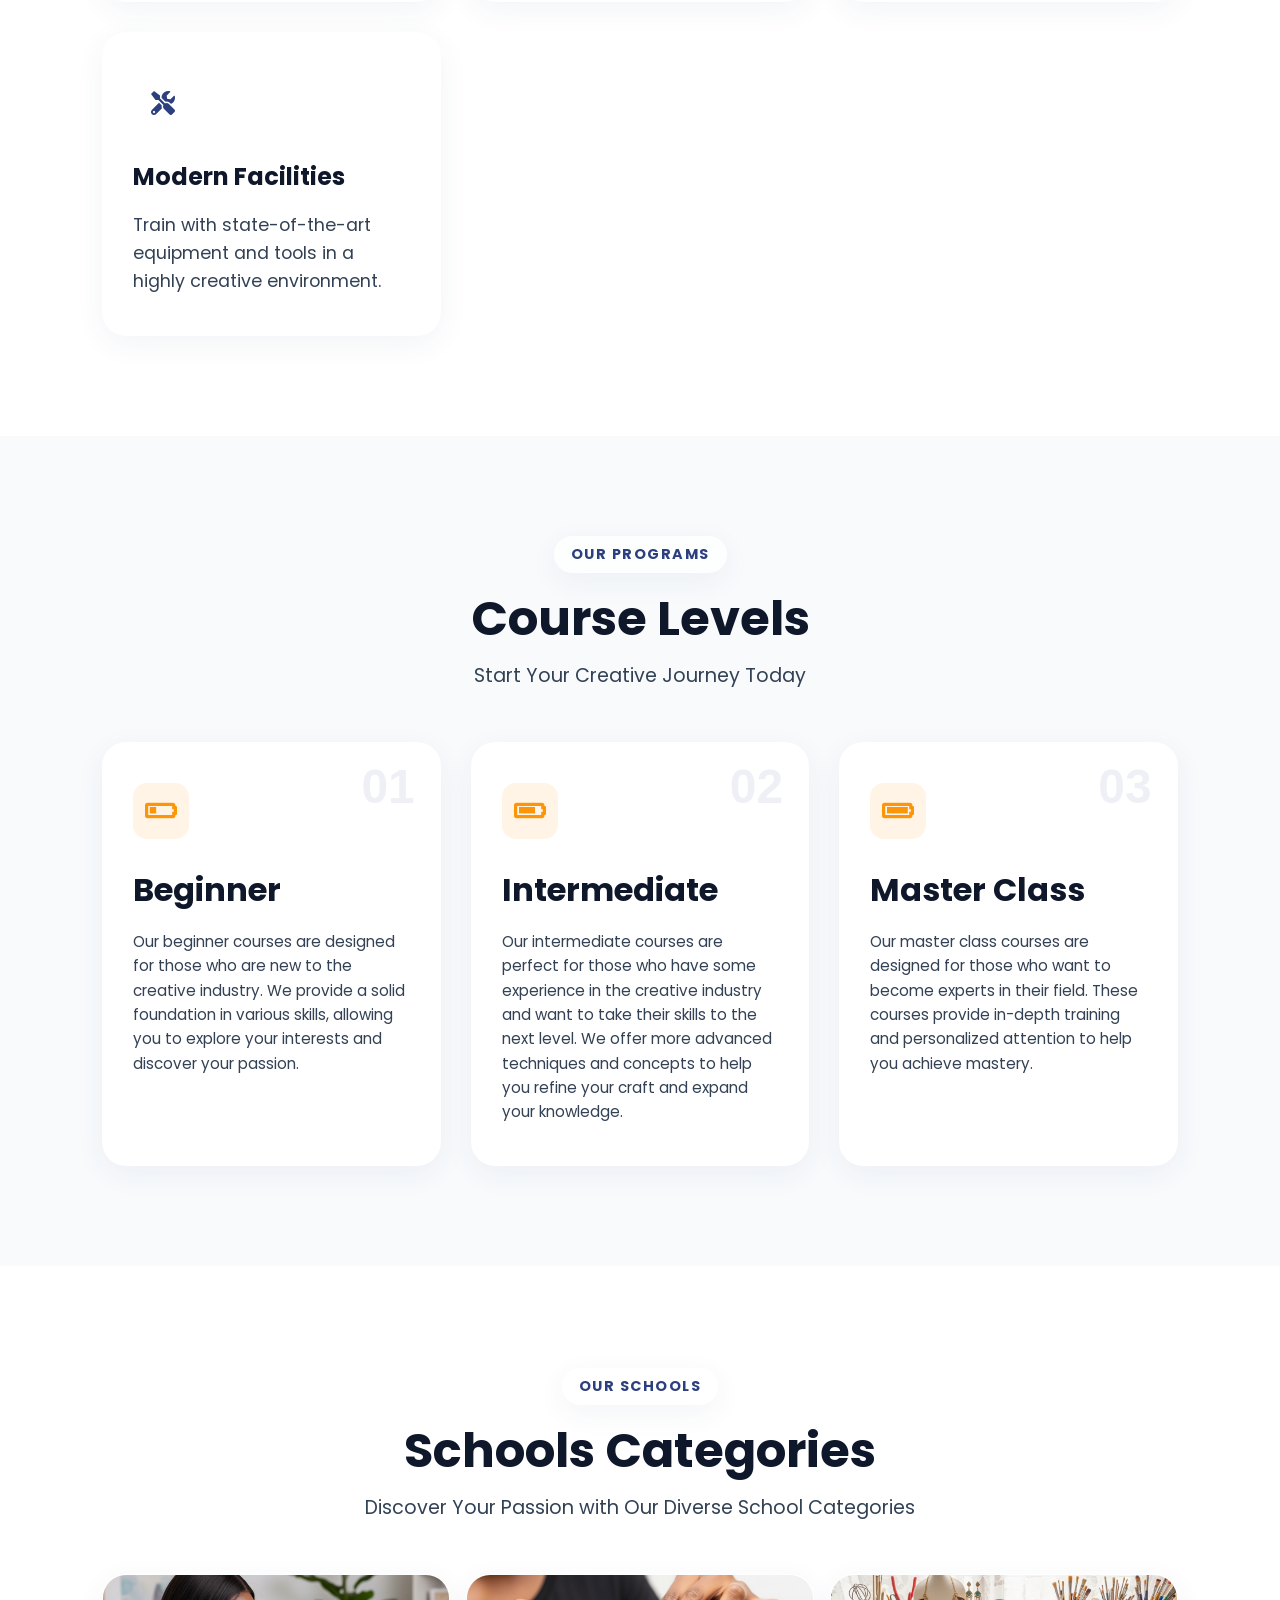
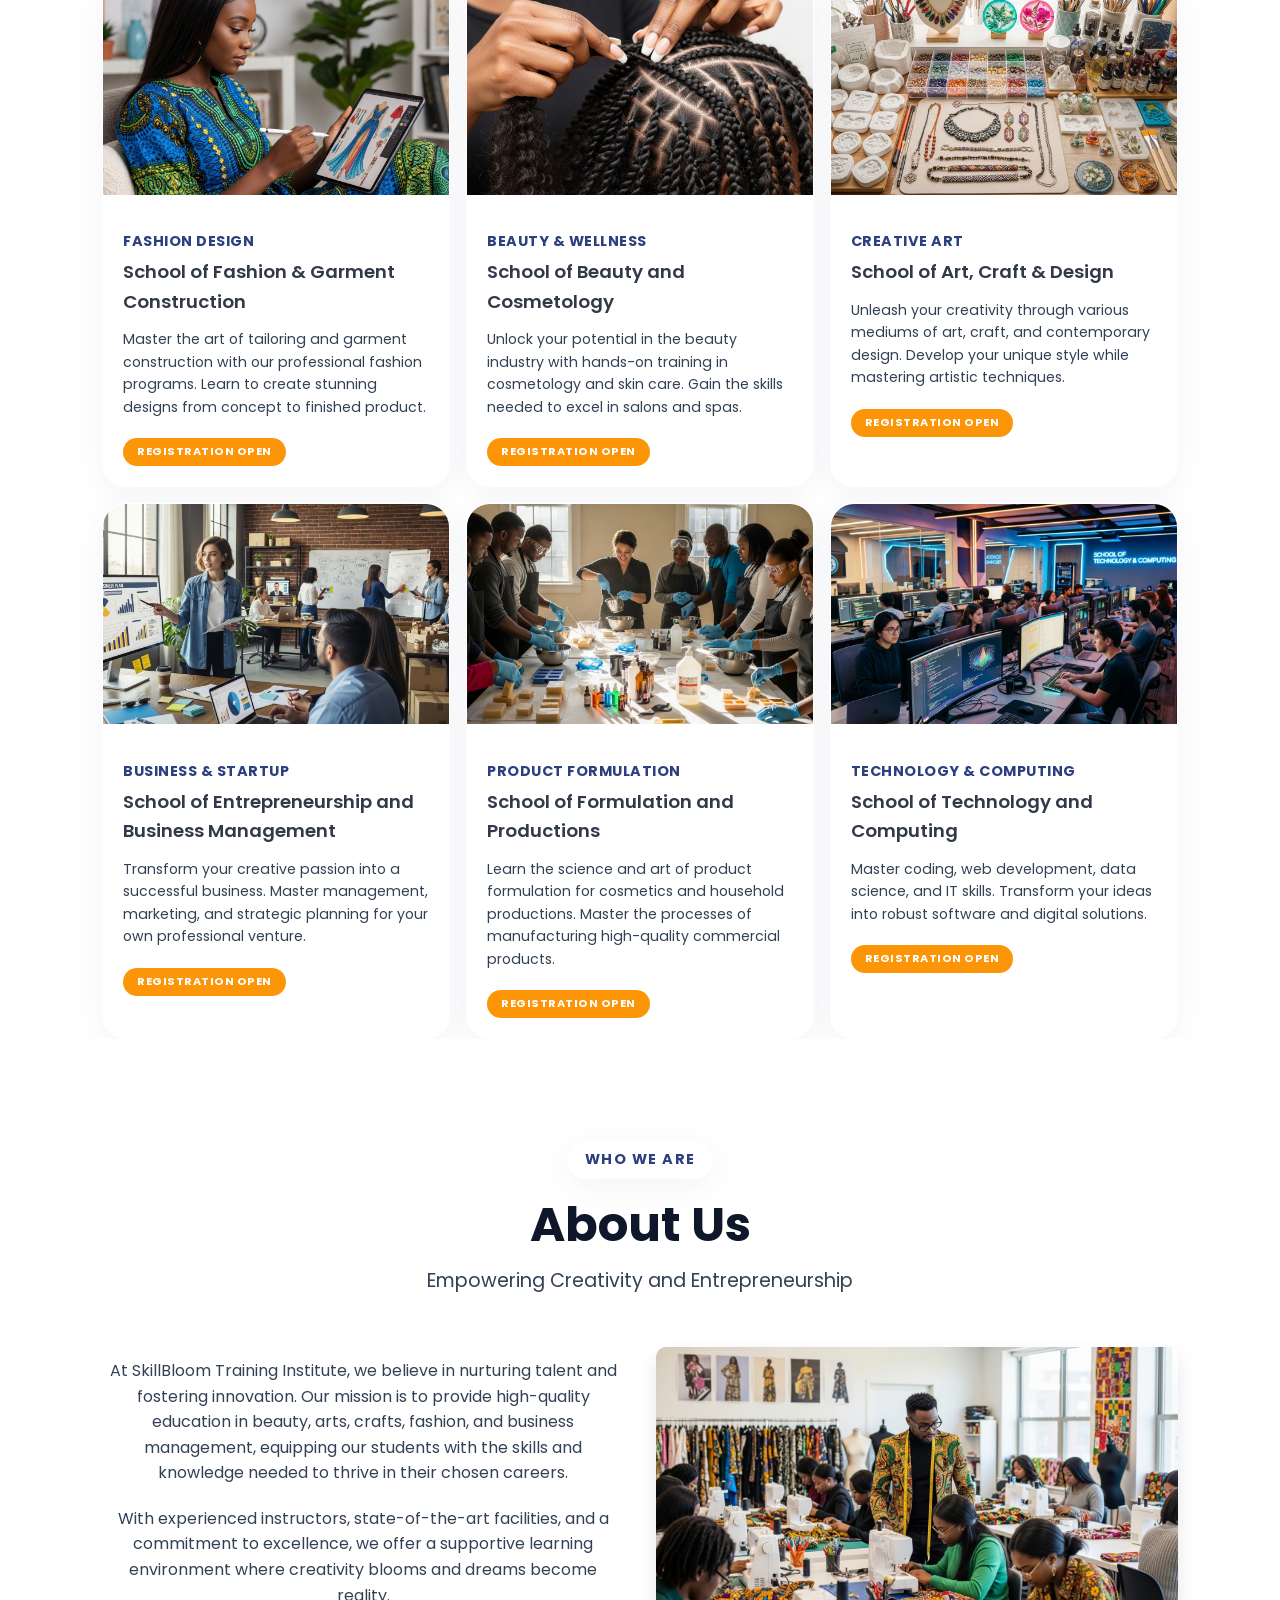
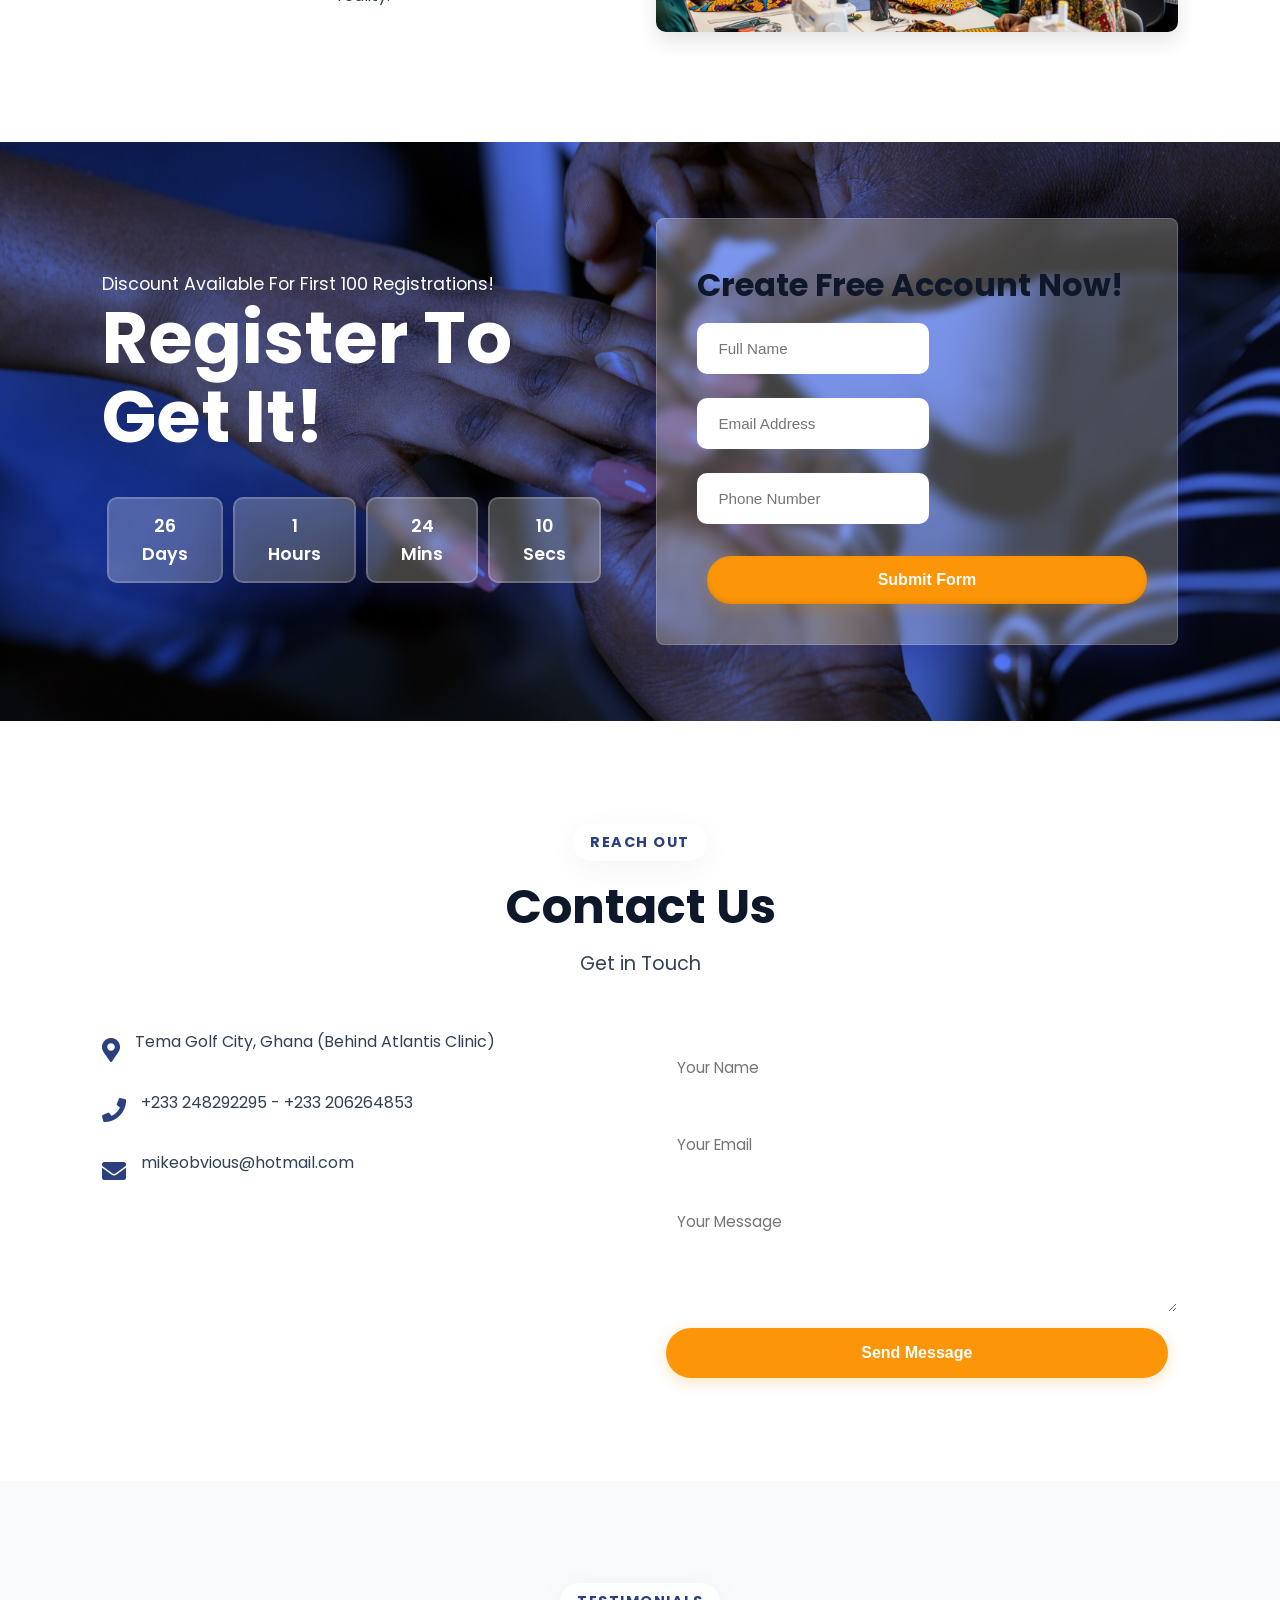
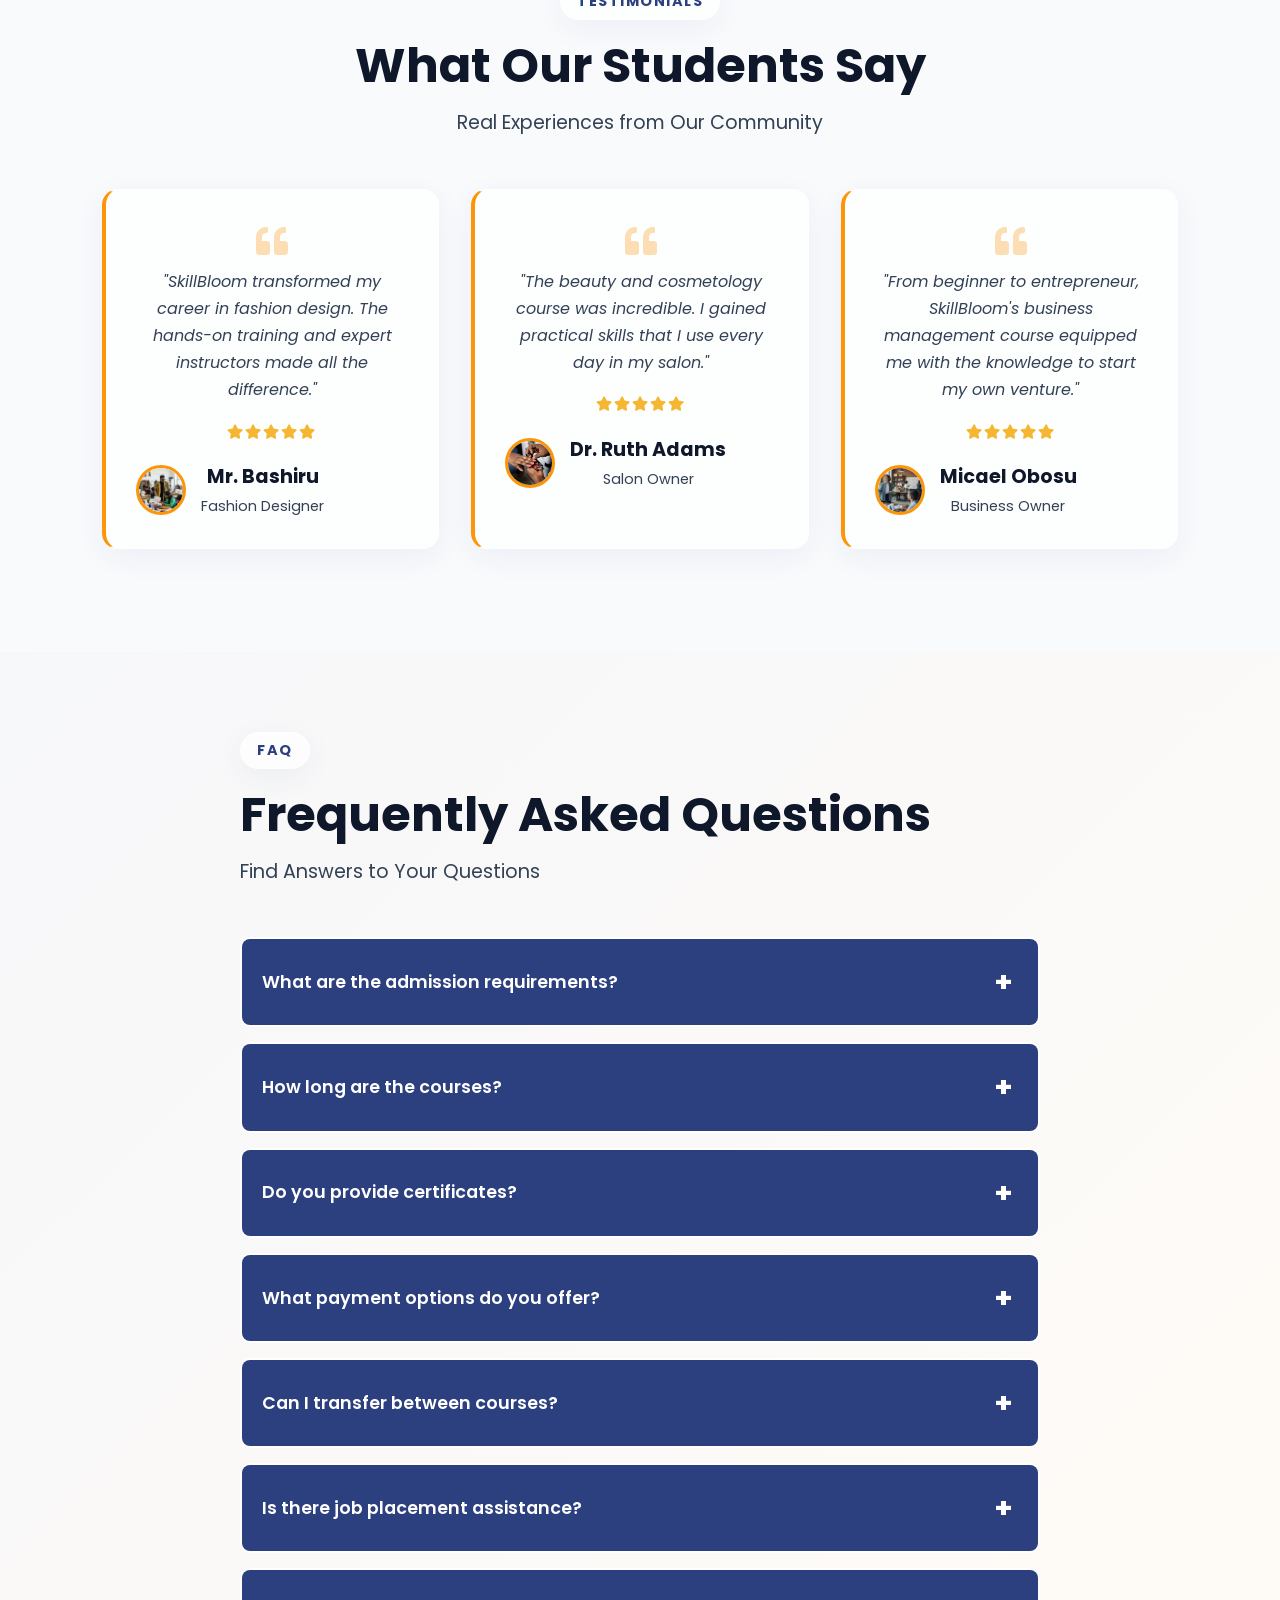
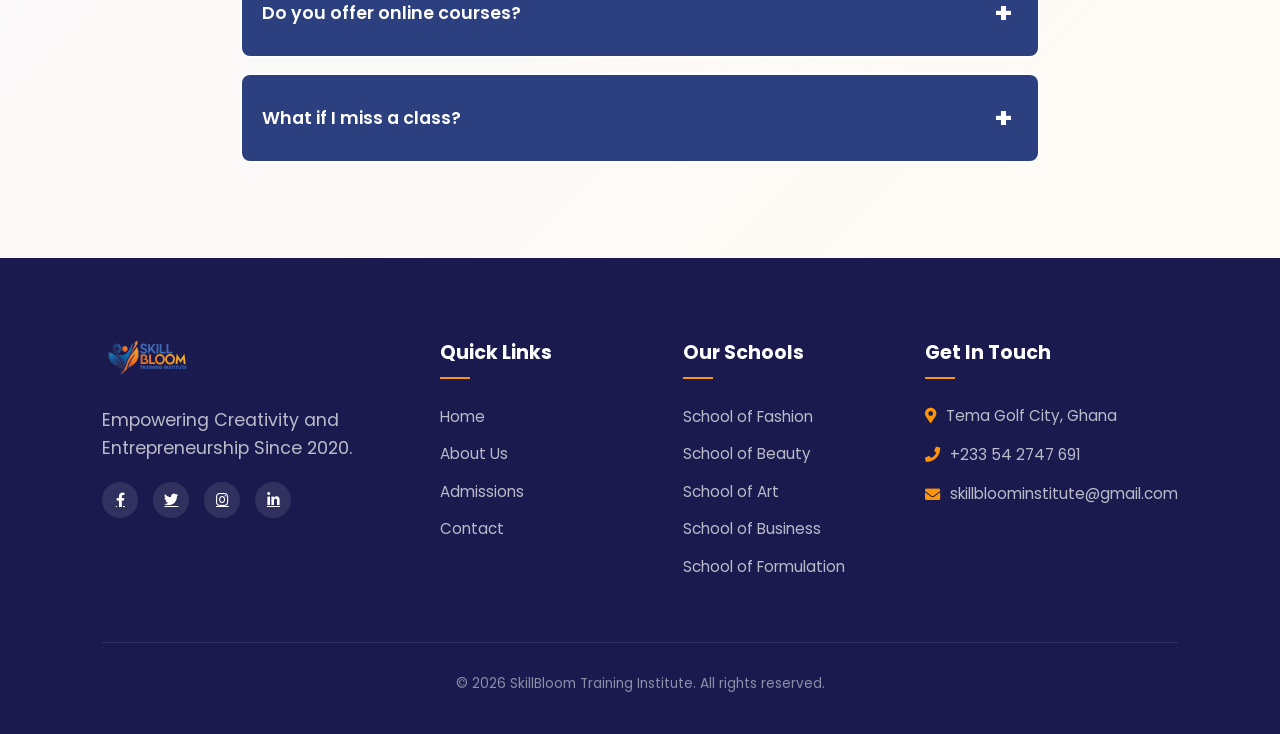
==== commit b7b4e267: "Add School of Technology and Computing" ====
--- a/index.html
+++ b/index.html
@@ -198,6 +198,20 @@
             </div>
           </div>
         </div>
+      
+        <div class="school-card">
+          <div class="schools">
+            <a href="technology.html"><img src="img/sch_technology.png" alt="" /></a>
+            <div class="details">
+              <a href="technology.html" class="school-title-link">
+                <h3>Technology & Computing</h3>
+                <h6>School of Technology and Computing</h6>
+              </a>
+              <p>Master coding, web development, data science, and IT skills. Transform your ideas into robust software and digital solutions.</p>
+              <a href="admission.html" class="reg-badge">Registration Open</a>
+            </div>
+          </div>
+        </div>
       </div>
     </section>
 
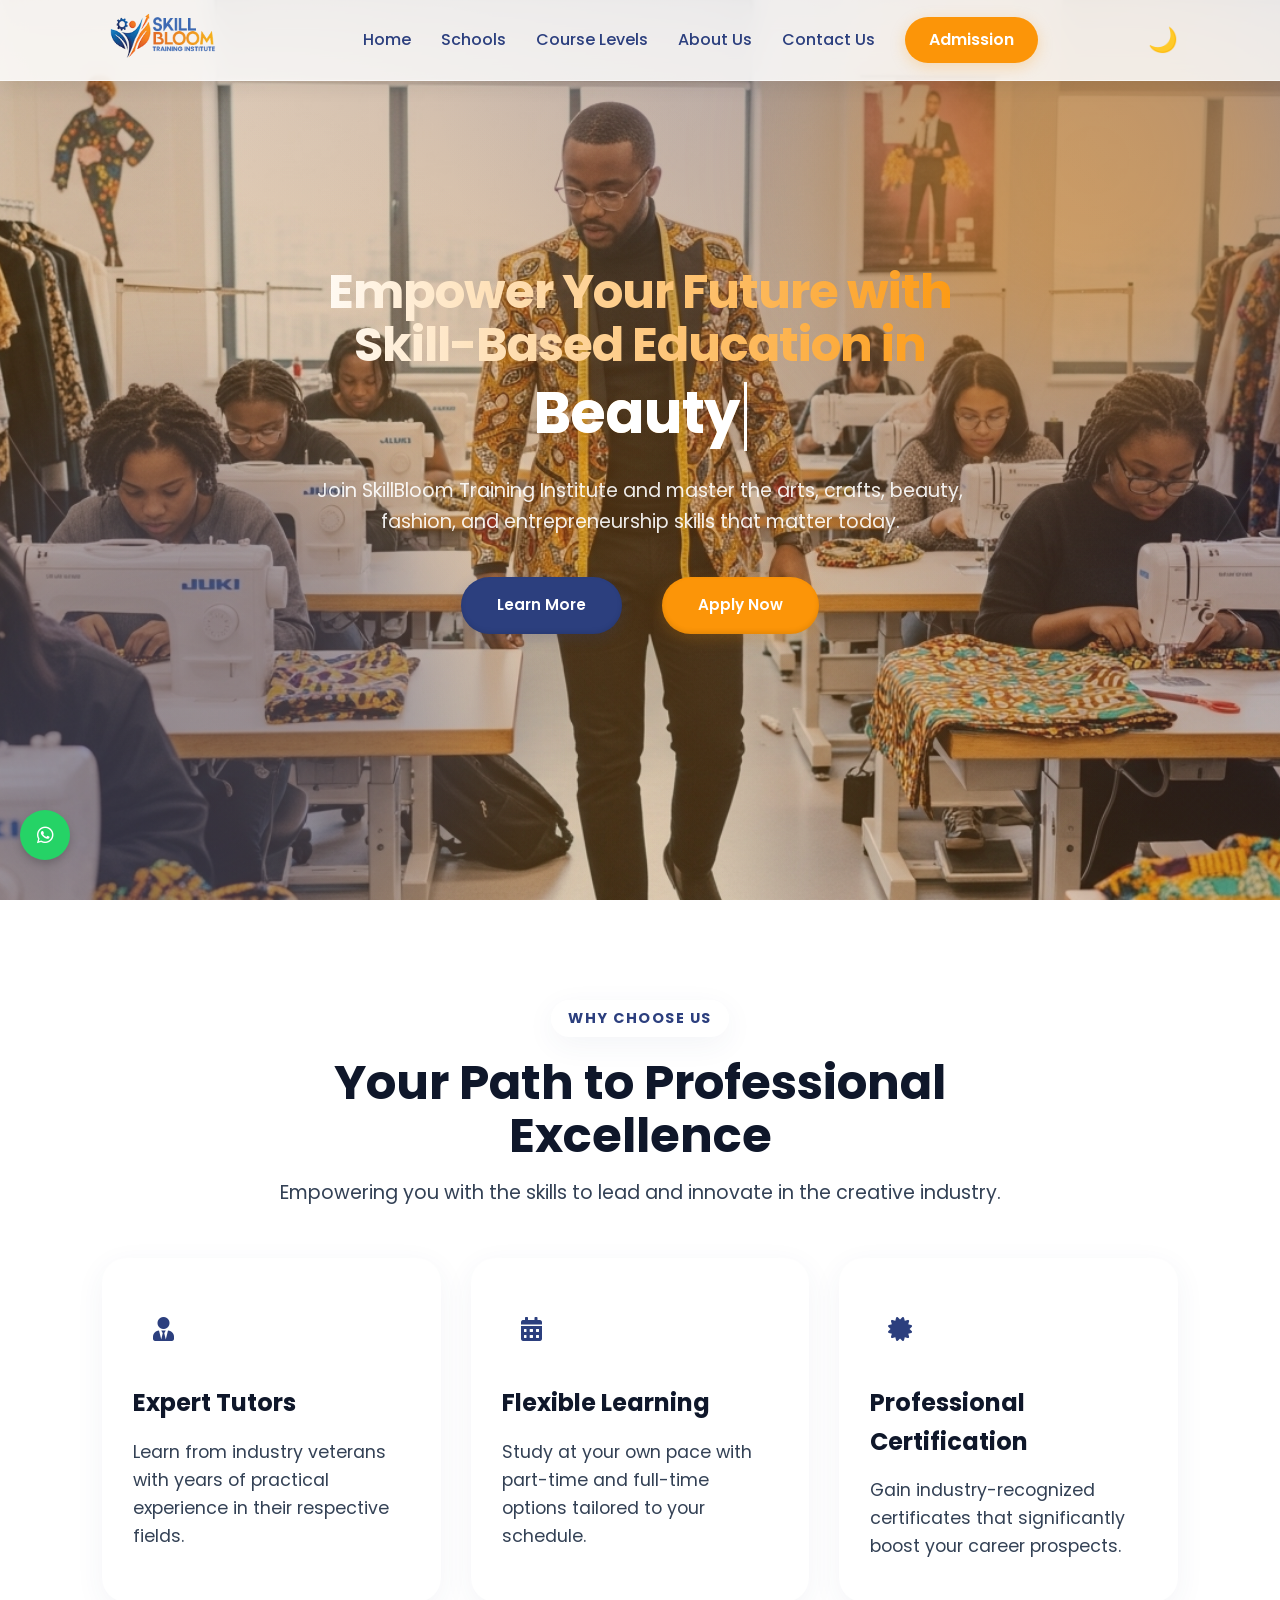
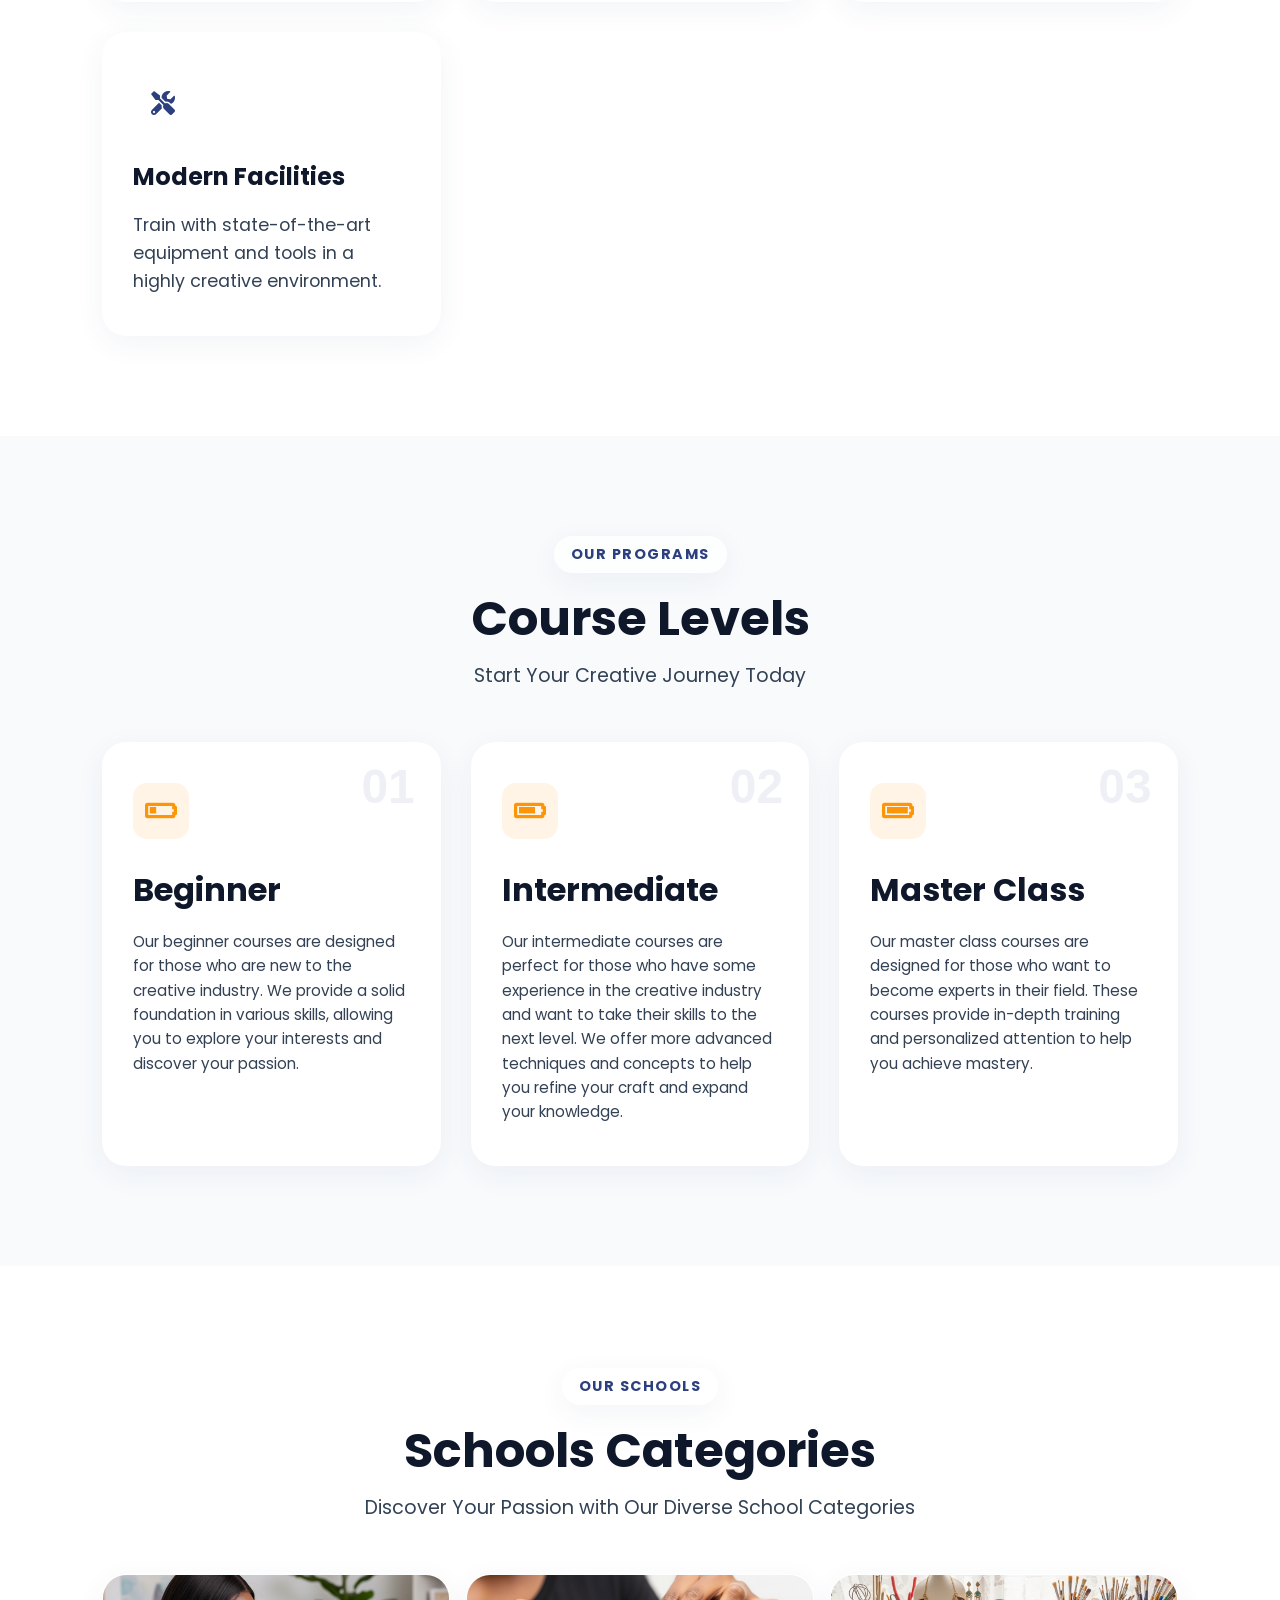
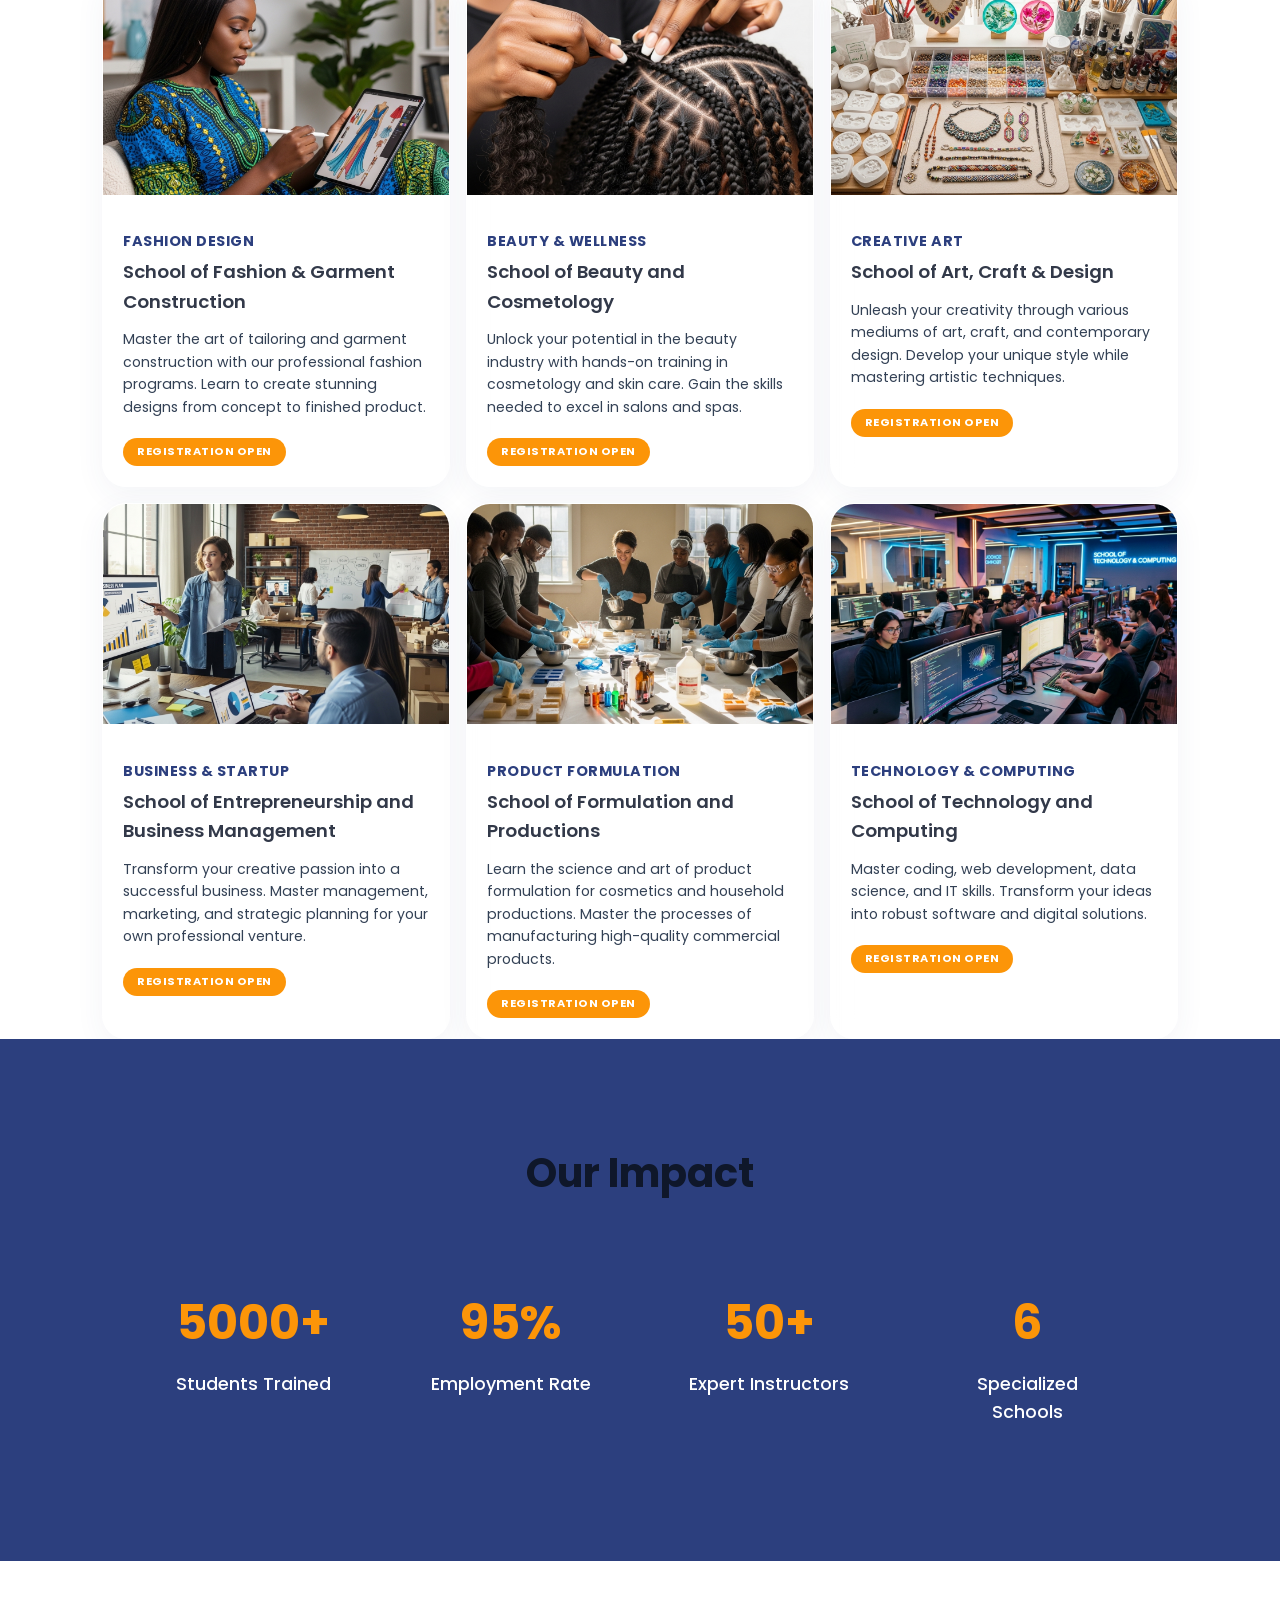
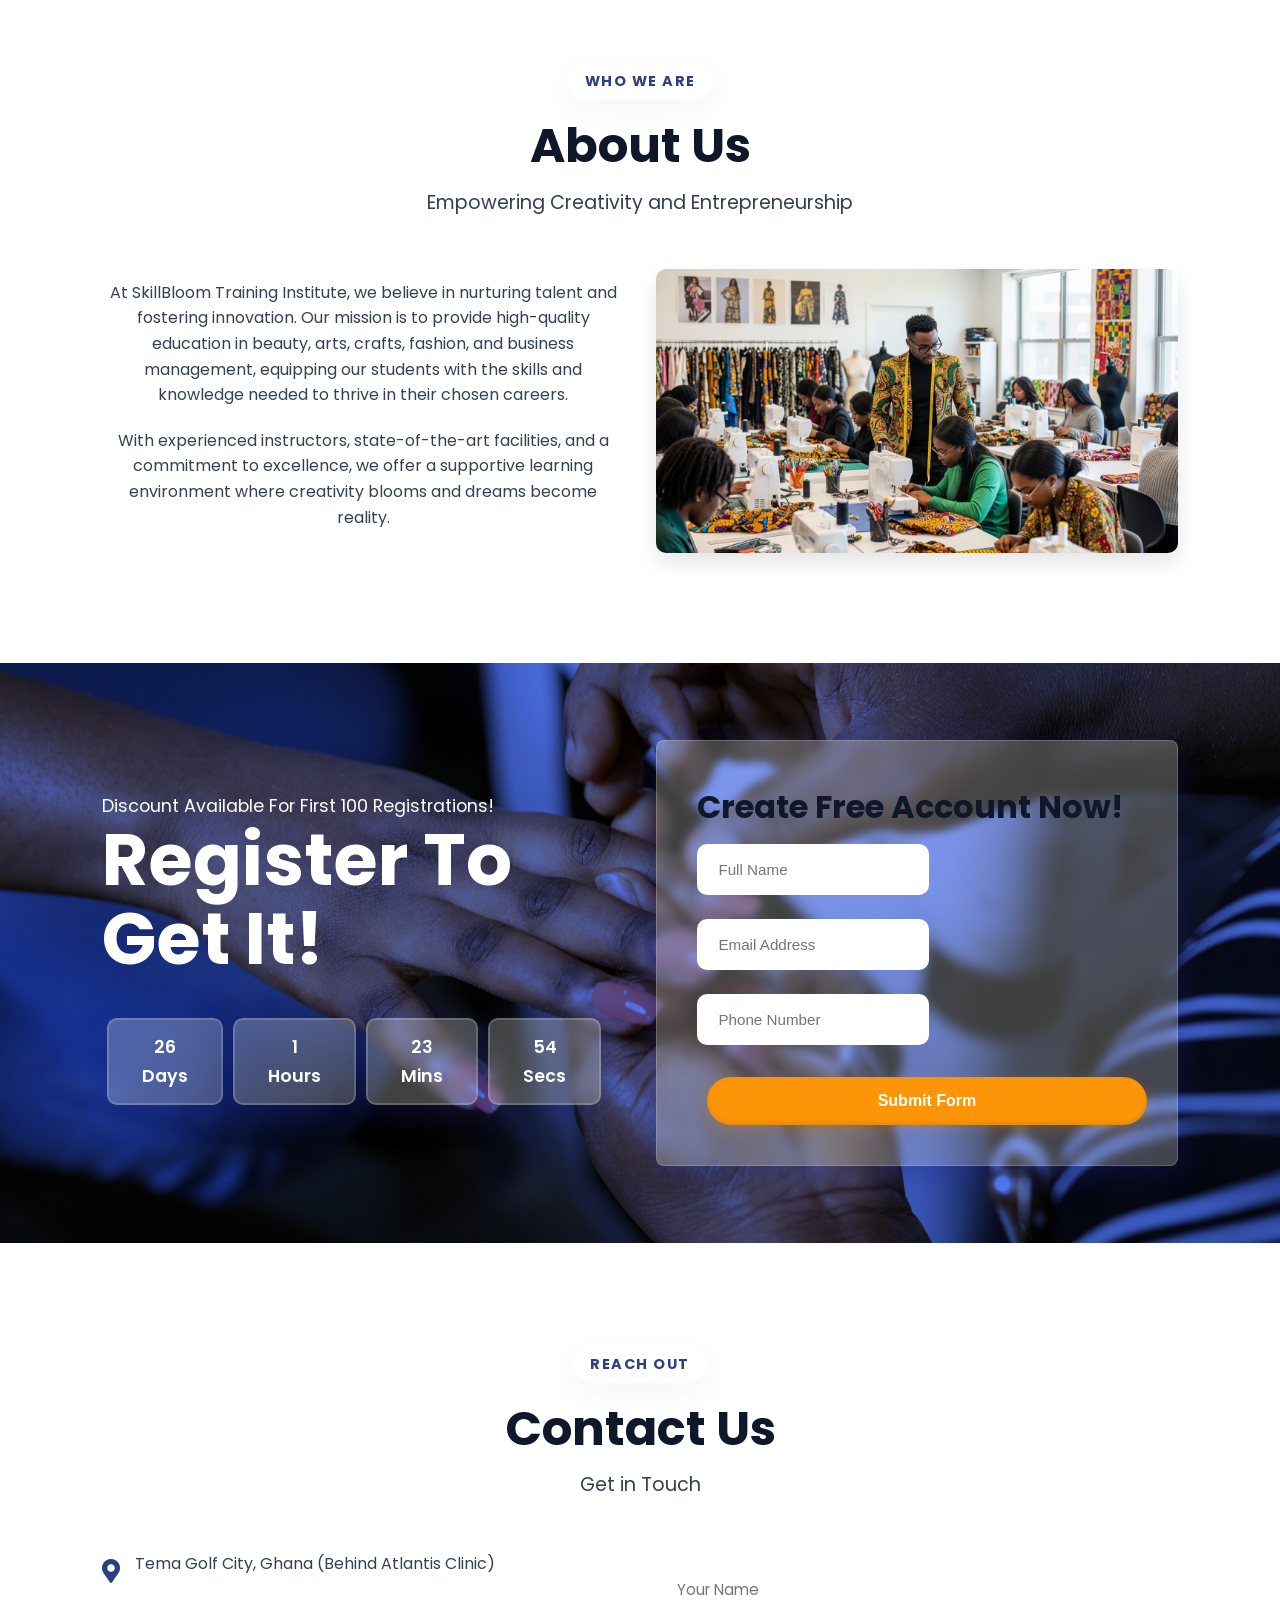
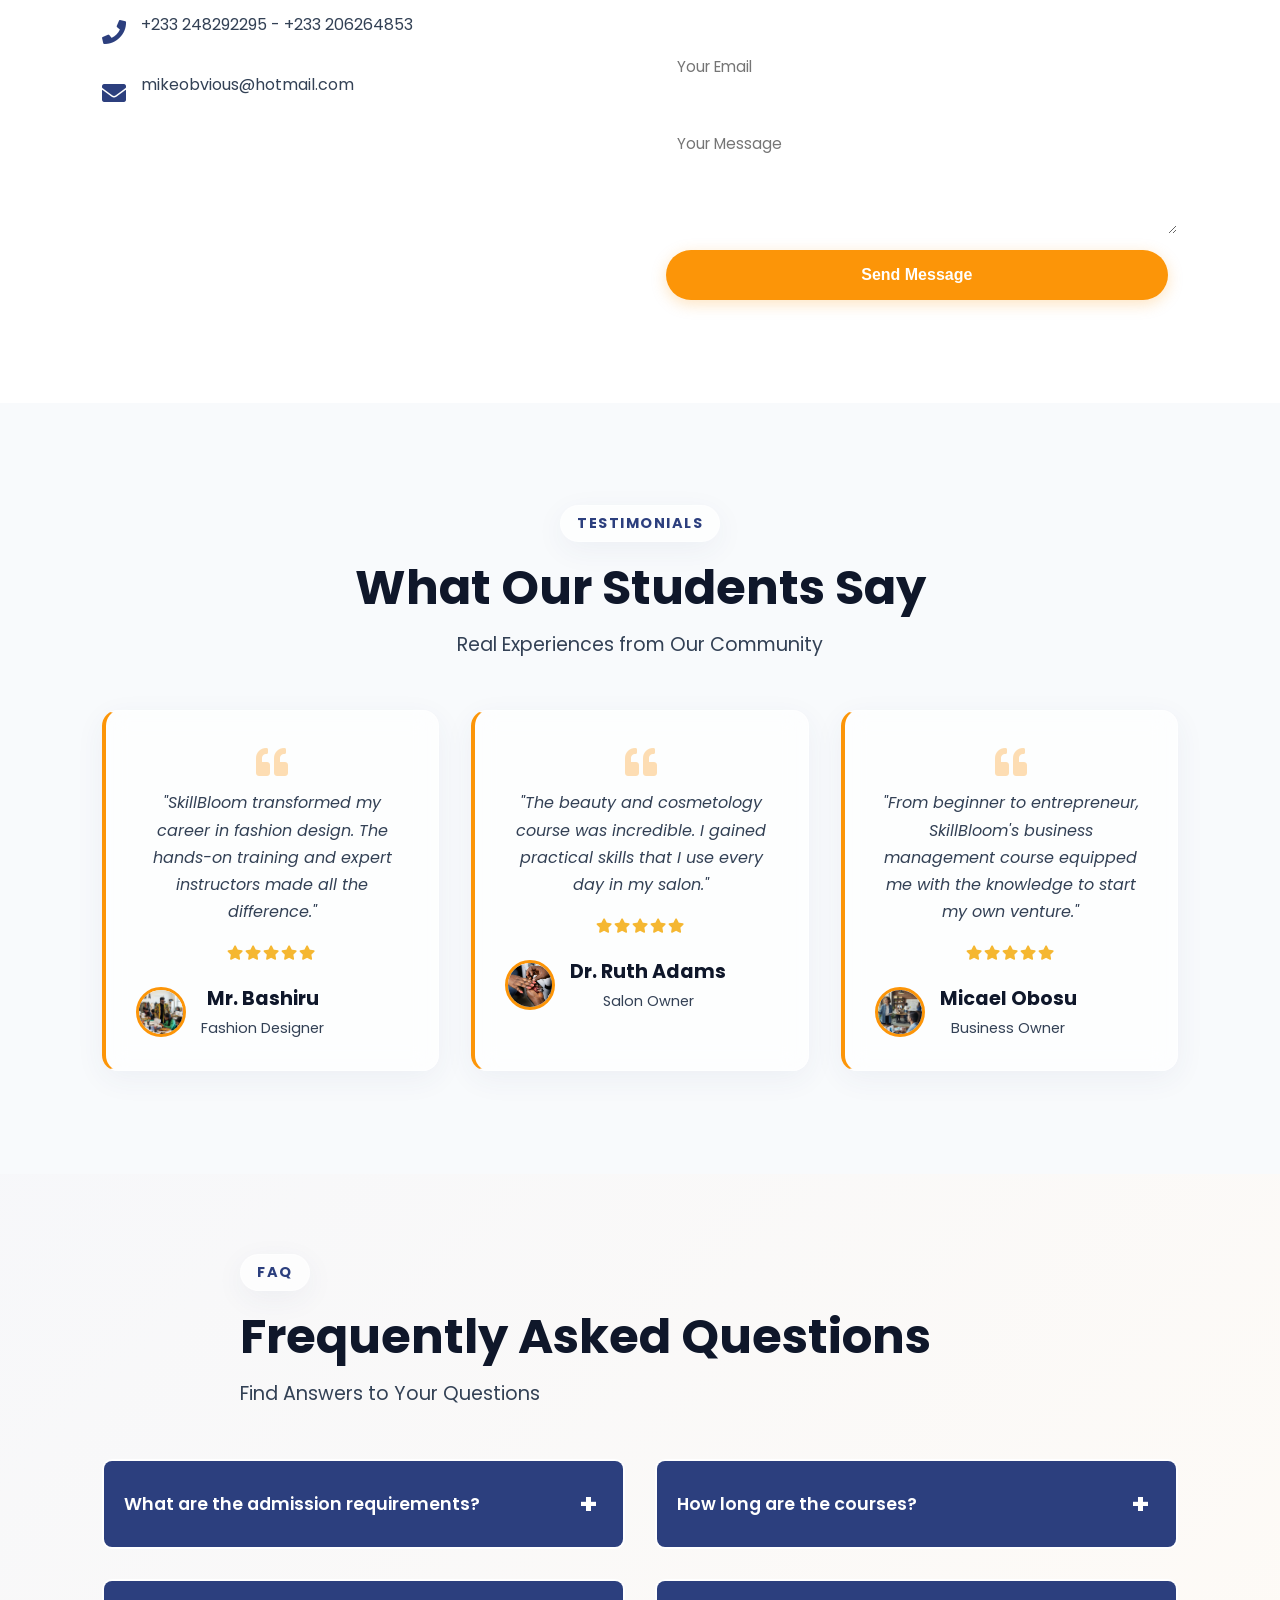
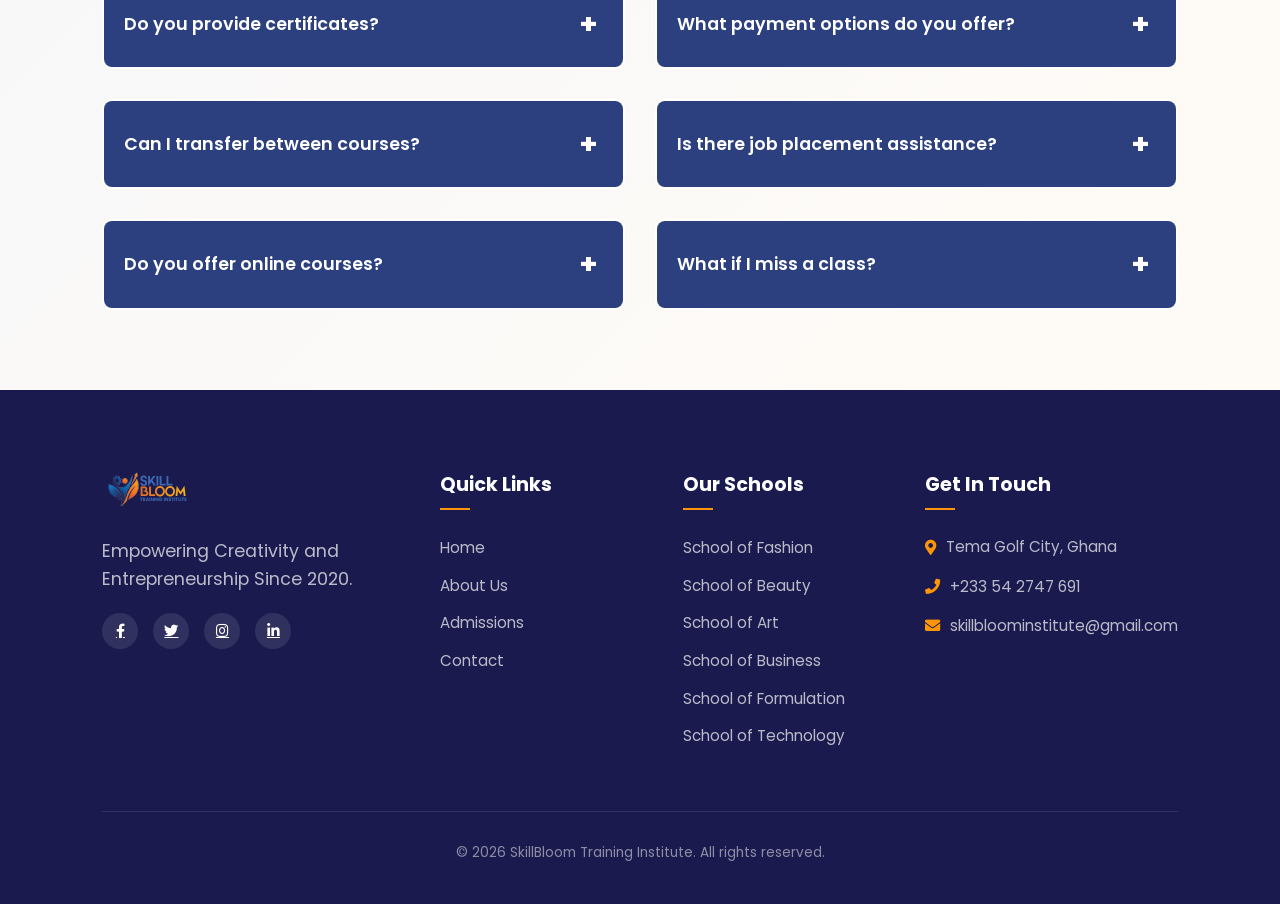
==== commit b0b2c157: "Enhance hero section with dynamic typing animation, flat layout, and updated footer school links" ====
--- a/index.html
+++ b/index.html
@@ -46,7 +46,7 @@
         <div class="shape shape-2"></div>
       </div>
       <div class="hero-content">
-        <h1>Empower Your Future with <br>Skill-Based Education</h1>
+        <h1>Empower Your Future with <br>Skill-Based Education in <span id="changing-text">Art</span></h1>
         <p>
           Join SkillBloom Training Institute and master the arts, crafts,
           beauty, fashion, and entrepreneurship skills that matter today.
@@ -215,6 +215,28 @@
       </div>
     </section>
 
+    <section class="stats-section" id="statistics">
+      <h2>Our Impact</h2>
+      <div class="stats-grid">
+        <div class="stat-item">
+          <div class="stat-number">5000+</div>
+          <div class="stat-label">Students Trained</div>
+        </div>
+        <div class="stat-item">
+          <div class="stat-number">95%</div>
+          <div class="stat-label">Employment Rate</div>
+        </div>
+        <div class="stat-item">
+          <div class="stat-number">50+</div>
+          <div class="stat-label">Expert Instructors</div>
+        </div>
+        <div class="stat-item">
+          <div class="stat-number">6</div>
+          <div class="stat-label">Specialized Schools</div>
+        </div>
+      </div>
+    </section>
+
     <section id="about">
       <div class="section-header">
         <span class="section-tag">Who We Are</span>
@@ -532,6 +554,7 @@
             <li><a href="art.html">School of Art</a></li>
             <li><a href="entrepreneurship.html">School of Business</a></li>
             <li><a href="formulation.html">School of Formulation</a></li>
+            <li><a href="technology.html">School of Technology</a></li>
           </ul>
         </div>
         <div class="footer-col">
--- a/style.css
+++ b/style.css
@@ -341,10 +341,44 @@
 }
 
 #home h1 {
-    color: var(--white);
+    color: transparent;
+    background-image: linear-gradient(90deg, #ffffff, #fc9508, #ffffff);
+    background-size: 200% auto;
+    background-clip: text;
+    -webkit-background-clip: text;
     margin-bottom: 25px;
     letter-spacing: -1px;
-    animation: heroSlideUp 1s cubic-bezier(0.16, 1, 0.3, 1) 0.2s both;
+    animation: heroSlideUp 1s cubic-bezier(0.16, 1, 0.3, 1) 0.2s both, textShine 4s linear infinite;
+}
+
+#changing-text {
+    display: block;
+    margin: 10px auto 0 auto;
+    color: var(--white);
+    -webkit-text-fill-color: var(--white);
+    font-size: 1.2em;
+    border-right: 3px solid var(--white);
+    padding-right: 5px;
+    white-space: nowrap;
+    animation: blink 0.7s infinite;
+    min-height: 1.2em; /* Keeps the space even when text is empty */
+    width: fit-content;
+}
+
+/* Stability for the hero content */
+#home .hero-content h1 {
+    min-height: 3.5em; /* Adjusted to accommodate both lines comfortably */
+}
+
+@keyframes blink {
+    0%, 100% { border-color: transparent; }
+    50% { border-color: var(--white); }
+}
+
+@keyframes textShine {
+    to {
+        background-position: 200% center;
+    }
 }
 
 #home p {
@@ -403,18 +437,6 @@
 
 #home::after {
     border-radius: 0;
-}
-
-.why-choose-us::before {
-    content: '';
-    position: absolute;
-    top: -40px;
-    left: 0;
-    width: 100%;
-    height: 40px;
-    background: var(--bg-color);
-    clip-path: ellipse(55% 100% at 50% 100%);
-    z-index: 5;
 }
 
 /* Why Choose Us Section */
@@ -791,6 +813,13 @@
     width: 100%;
     border-radius: 10px;
     box-shadow: 0 10px 20px rgba(0, 0, 0, 0.1);
+    animation: floatImage 6s ease-in-out infinite;
+}
+
+@keyframes floatImage {
+    0% { transform: translateY(0); }
+    50% { transform: translateY(-15px); }
+    100% { transform: translateY(0); }
 }
 
 #registration{
@@ -1064,12 +1093,15 @@
 }
 
 .faq-container {
-    max-width: 800px;
+    max-width: 1200px;
     margin: 0 auto;
+    display: grid;
+    grid-template-columns: 1fr 1fr;
+    gap: 30px;
+    align-items: start;
 }
 
 .faq-item {
-    margin-bottom: 15px;
     border: 2px solid var(--glass-border);
     border-radius: 10px;
     overflow: hidden;
@@ -1168,6 +1200,11 @@
     #faq h1 {
         font-size: 2rem;
     }
+    
+    .faq-container {
+        grid-template-columns: 1fr;
+        gap: 20px;
+    }
 
     .faq-question {
         padding: 15px;
@@ -1180,6 +1217,27 @@
     .footer-container {
         grid-template-columns: 1fr 1fr;
         gap: 40px;
+    }
+
+    .footer-col {
+        text-align: center;
+    }
+
+    .footer-col h3::after {
+        left: 50%;
+        transform: translateX(-50%);
+    }
+
+    .footer .social-links {
+        justify-content: center;
+    }
+
+    .contact-info p {
+        justify-content: center;
+    }
+
+    .footer-col ul li a:hover {
+        padding-left: 0;
     }
 }
 
@@ -1215,6 +1273,10 @@
     grid-template-columns: 1.5fr 1fr 1fr 1.2fr;
     gap: 50px;
     margin-bottom: 50px;
+}
+
+.footer-col {
+    text-align: left;
 }
 
 .footer-col h3 {
@@ -1303,6 +1365,7 @@
     font-size: 0.95rem;
     display: flex;
     align-items: center;
+    justify-content: flex-start;
     gap: 10px;
 }
 
@@ -2267,6 +2330,9 @@
         flex-direction: column;
         text-align: center;
         gap: 40px;
+    }
+    
+    #registration {
         padding-top: 200px !important;
     }
     
